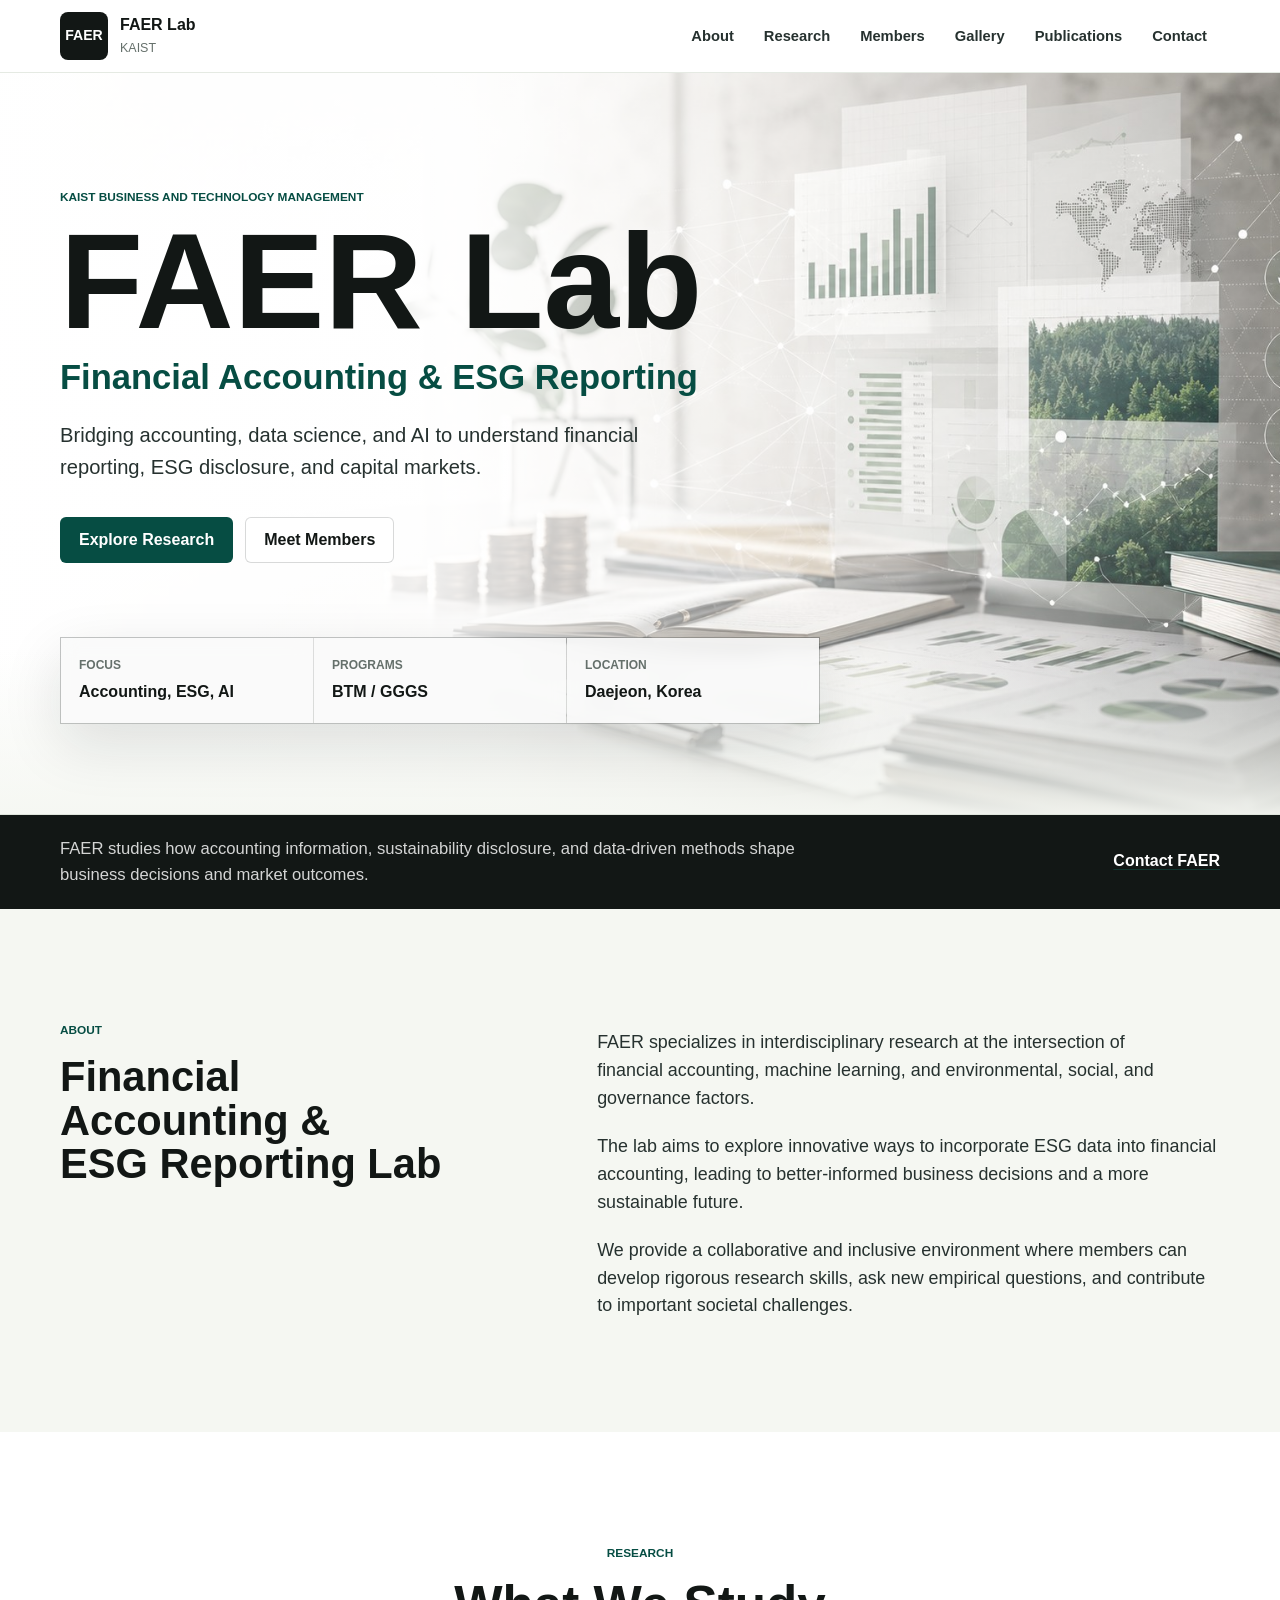
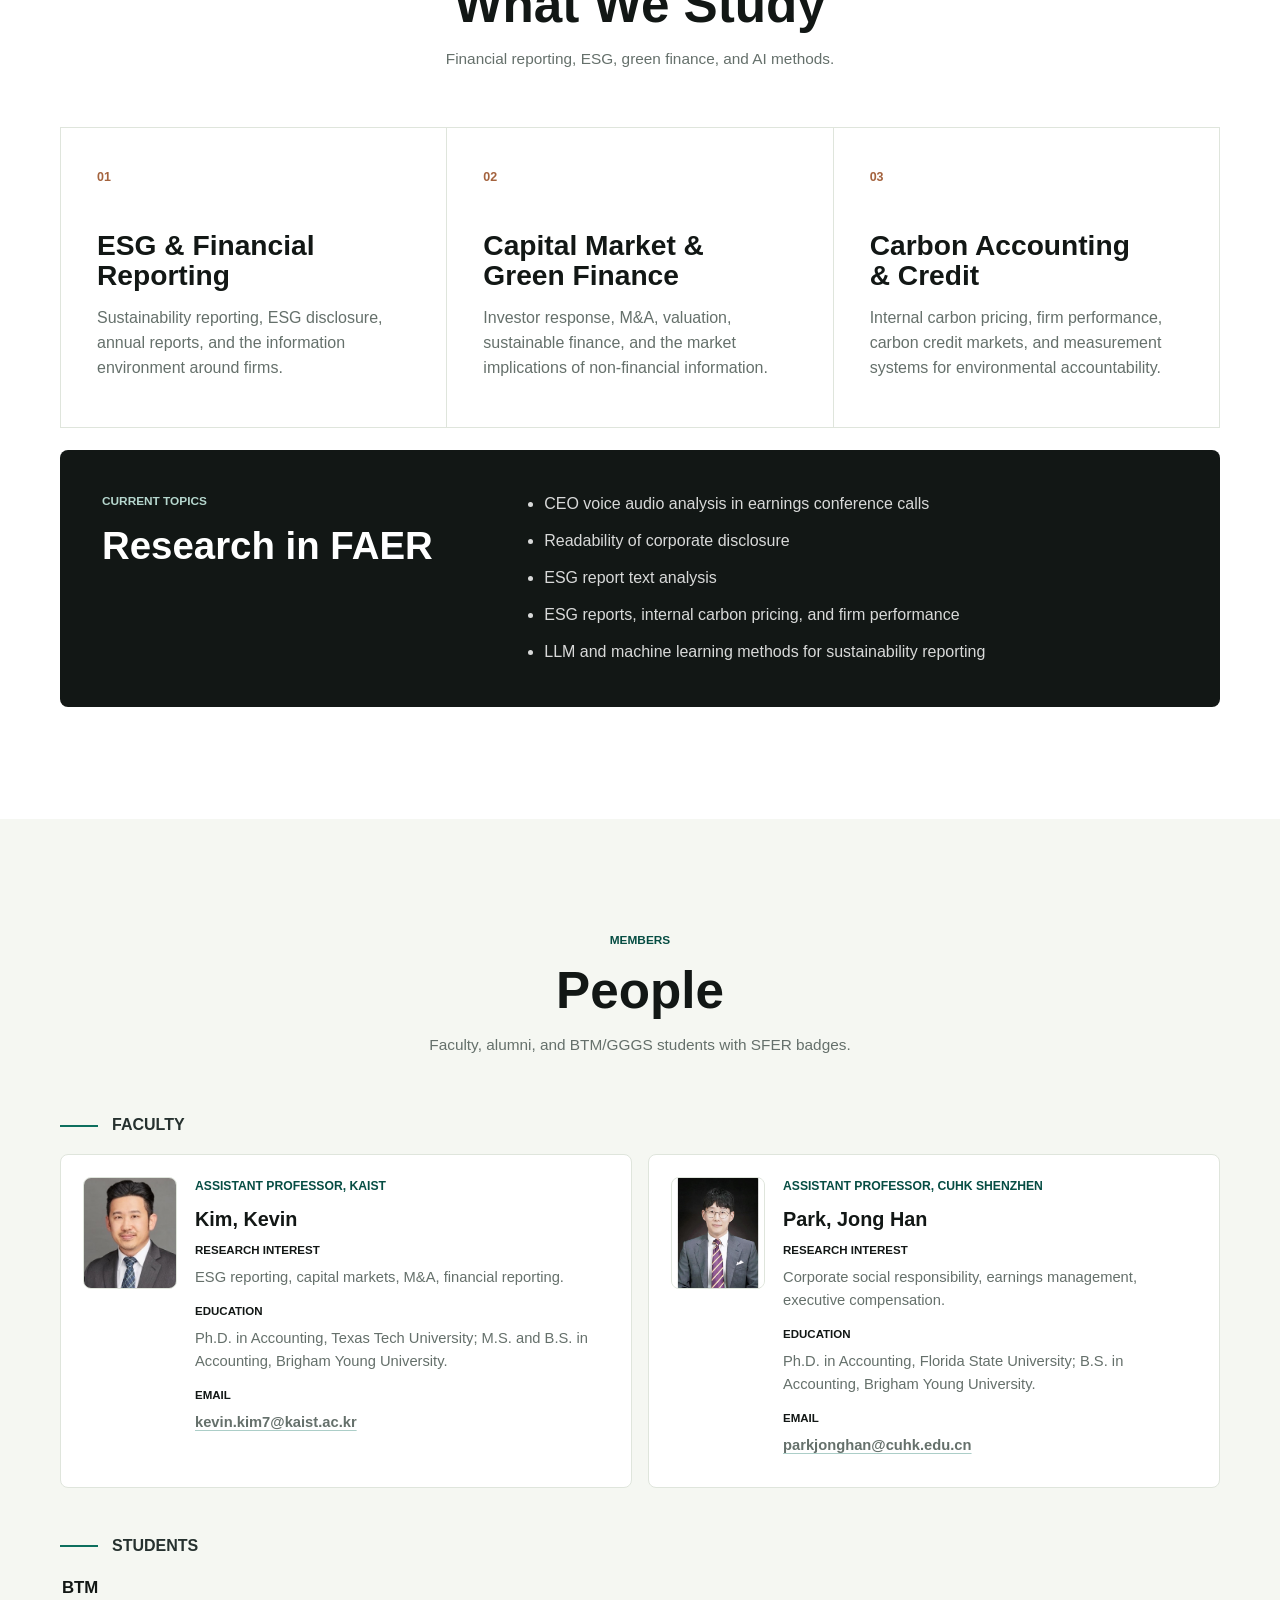
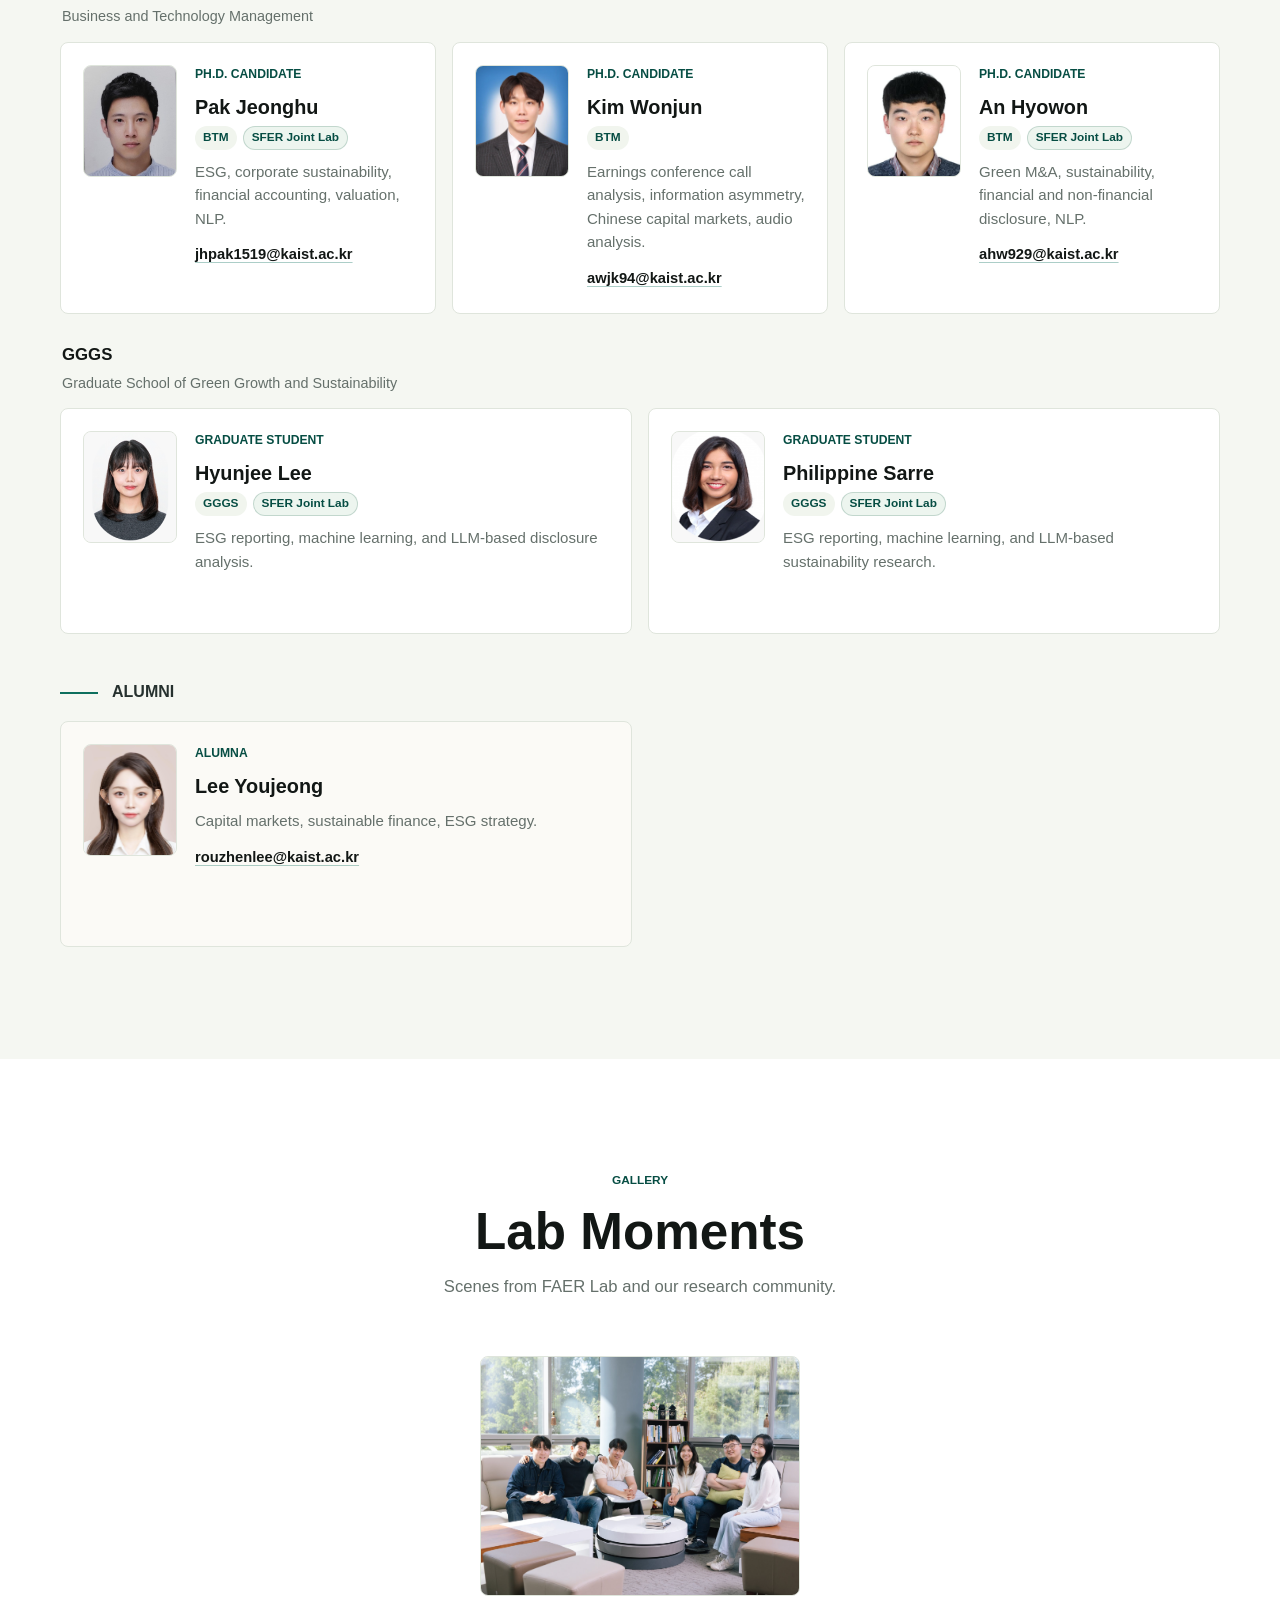
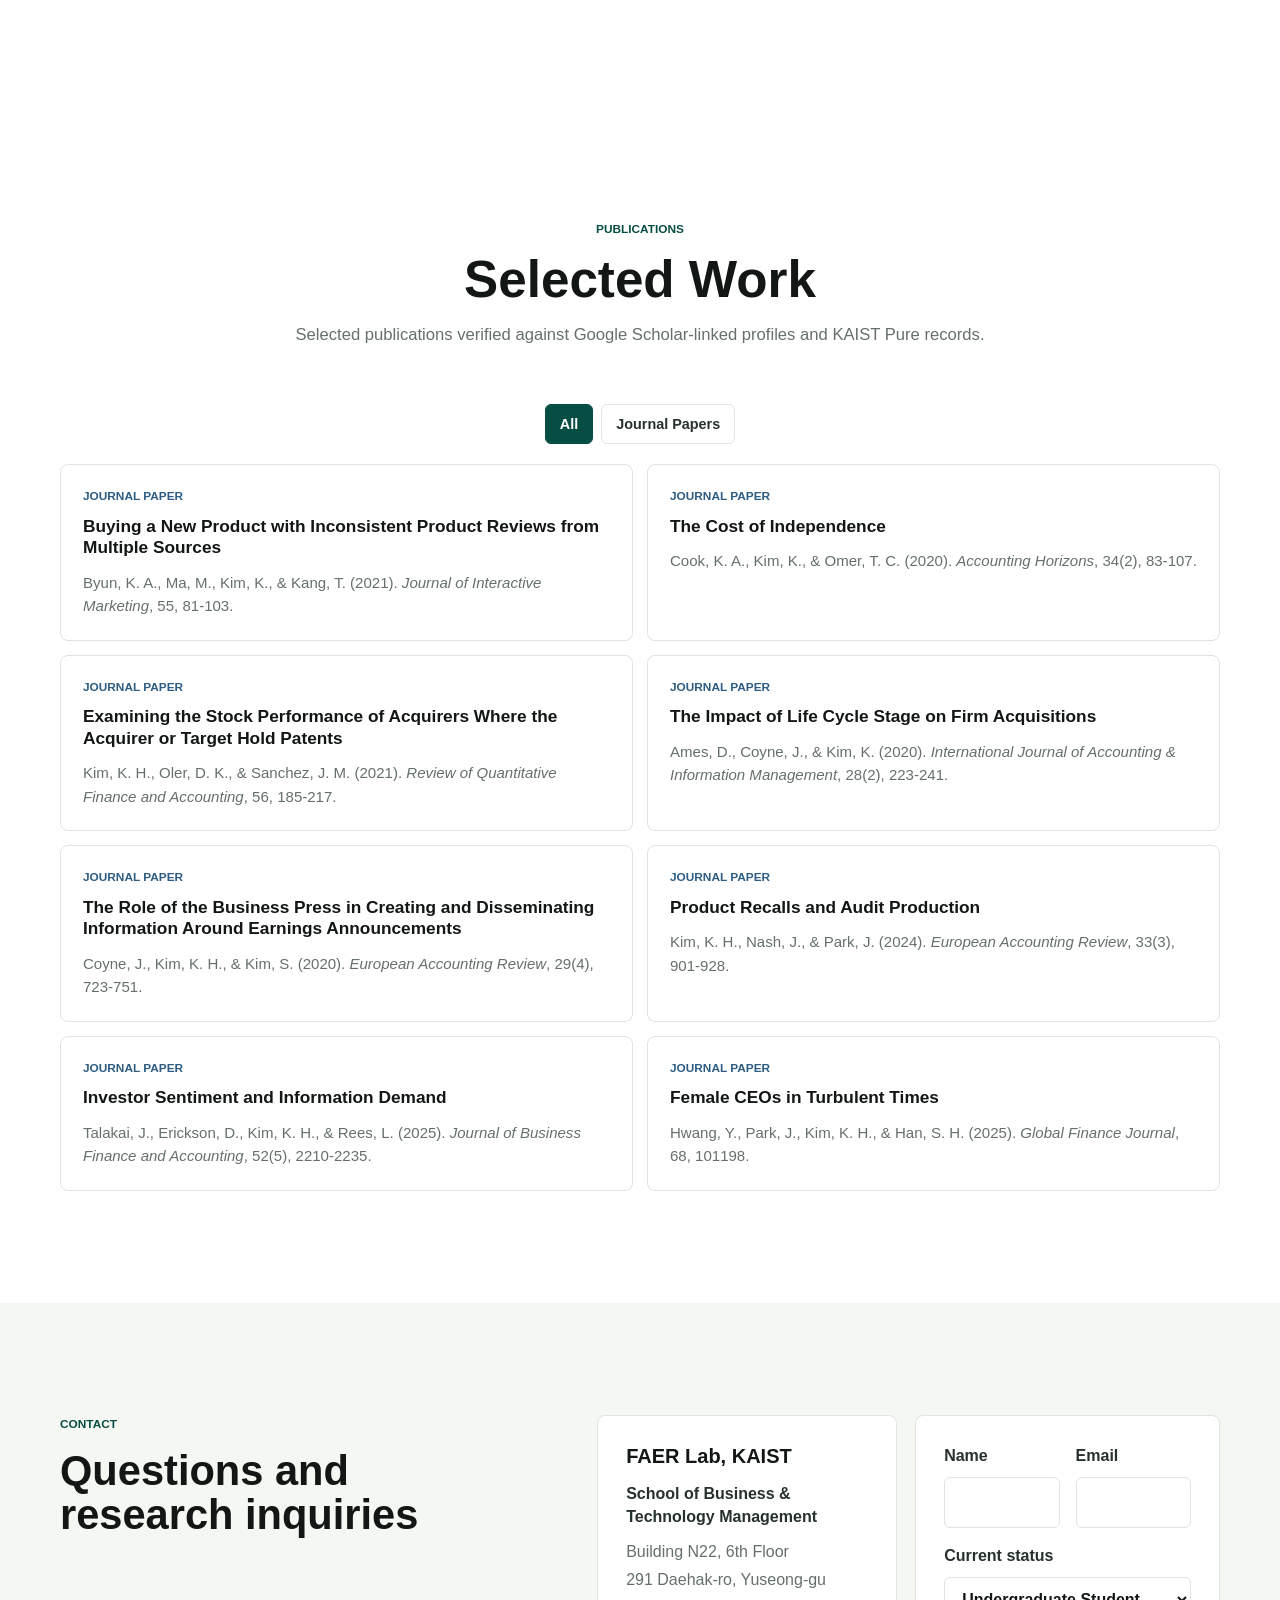
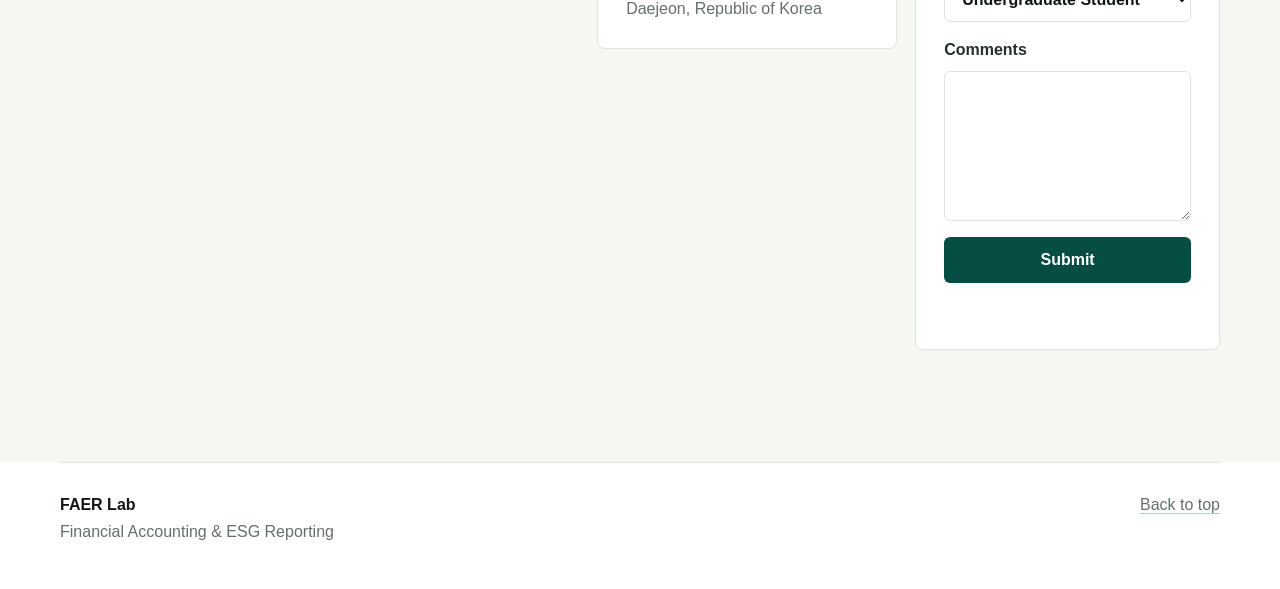
==== index.html @ 57eed2b9 "Build FAER lab site" ====
<!doctype html>
<html lang="en">
  <head>
    <meta charset="utf-8" />
    <meta name="viewport" content="width=device-width, initial-scale=1" />
    <title>FAER Lab | KAIST</title>
    <meta
      name="description"
      content="FAER Lab at KAIST studies financial accounting, ESG reporting, capital markets, and AI-enabled empirical research."
    />
    <meta property="og:title" content="FAER Lab | KAIST" />
    <meta
      property="og:description"
      content="Financial Accounting and ESG Reporting Lab at KAIST."
    />
    <meta property="og:type" content="website" />
    <link rel="stylesheet" href="styles.css" />
  </head>
  <body>
    <a class="skip-link" href="#main">Skip to content</a>

    <header class="site-header" data-elevate>
      <nav class="nav-shell" aria-label="Primary navigation">
        <a class="brand" href="#home" aria-label="FAER Lab home">
          <span class="brand-mark">FAER</span>
          <span class="brand-text">
            <strong>FAER Lab</strong>
            <span>KAIST</span>
          </span>
        </a>

        <button class="nav-toggle" type="button" aria-label="Toggle navigation" aria-expanded="false">
          <span></span>
          <span></span>
          <span></span>
        </button>

        <div class="nav-links" data-nav-links>
          <a href="#about">About</a>
          <a href="#research">Research</a>
          <a href="#members">Members</a>
          <a href="#gallery">Gallery</a>
          <a href="#publications">Publications</a>
          <a href="#contact">Contact</a>
        </div>
      </nav>
    </header>

    <main id="main">
      <section class="hero" id="home" aria-label="FAER Lab introduction">
        <div class="hero-shade"></div>
        <div class="hero-inner">
          <p class="eyebrow">KAIST Business and Technology Management</p>
          <h1>FAER Lab</h1>
          <p class="hero-subtitle">Financial Accounting &amp; ESG Reporting</p>
          <p class="hero-lede">
            Bridging accounting, data science, and AI to understand financial reporting,
            ESG disclosure, and capital markets.
          </p>
          <div class="hero-actions" aria-label="Primary actions">
            <a class="button button-primary" href="#research">Explore Research</a>
            <a class="button button-secondary" href="#members">Meet Members</a>
          </div>
          <dl class="hero-meta" aria-label="FAER Lab summary">
            <div>
              <dt>Focus</dt>
              <dd>Accounting, ESG, AI</dd>
            </div>
            <div>
              <dt>Programs</dt>
              <dd>BTM / GGGS</dd>
            </div>
            <div>
              <dt>Location</dt>
              <dd>Daejeon, Korea</dd>
            </div>
          </dl>
        </div>
      </section>

      <section class="intro-band" aria-label="Lab contact summary">
        <div class="intro-band-inner">
          <p>
            FAER studies how accounting information, sustainability disclosure, and
            data-driven methods shape business decisions and market outcomes.
          </p>
          <a href="#contact">Contact FAER</a>
        </div>
      </section>

      <section class="section section-light" id="about">
        <div class="section-grid">
          <div class="section-kicker">
            <p class="eyebrow">About</p>
            <h2 class="lab-name-heading">
              <span>Financial Accounting &amp;</span>
              <span>ESG Reporting Lab</span>
            </h2>
          </div>
          <div class="section-body">
            <p>
              FAER specializes in interdisciplinary research at the intersection of
              financial accounting, machine learning, and environmental, social, and
              governance factors.
            </p>
            <p>
              The lab aims to explore innovative ways to incorporate ESG data into
              financial accounting, leading to better-informed business decisions and a
              more sustainable future.
            </p>
            <p>
              We provide a collaborative and inclusive environment where members can
              develop rigorous research skills, ask new empirical questions, and
              contribute to important societal challenges.
            </p>
          </div>
        </div>
      </section>

      <section class="section" id="research">
        <div class="section-heading">
          <p class="eyebrow">Research</p>
          <h2>What We Study</h2>
          <p class="single-line-copy">Financial reporting, ESG, green finance, and AI methods.</p>
        </div>

        <div class="research-fields">
          <article class="research-field">
            <span>01</span>
            <h3>ESG &amp; Financial Reporting</h3>
            <p>
              Sustainability reporting, ESG disclosure, annual reports, and the
              information environment around firms.
            </p>
          </article>
          <article class="research-field">
            <span>02</span>
            <h3>Capital Market &amp; Green Finance</h3>
            <p>
              Investor response, M&amp;A, valuation, sustainable finance, and the market
              implications of non-financial information.
            </p>
          </article>
          <article class="research-field">
            <span>03</span>
            <h3>Carbon Accounting &amp; Credit</h3>
            <p>
              Internal carbon pricing, firm performance, carbon credit markets, and
              measurement systems for environmental accountability.
            </p>
          </article>
        </div>

        <div class="topic-panel">
          <div>
            <p class="eyebrow">Current Topics</p>
            <h3>Research in FAER</h3>
          </div>
          <ul>
            <li>CEO voice audio analysis in earnings conference calls</li>
            <li>Readability of corporate disclosure</li>
            <li>ESG report text analysis</li>
            <li>ESG reports, internal carbon pricing, and firm performance</li>
            <li>LLM and machine learning methods for sustainability reporting</li>
          </ul>
        </div>
      </section>

      <section class="section section-light" id="members">
        <div class="section-heading">
          <p class="eyebrow">Members</p>
          <h2>People</h2>
          <p class="single-line-copy">Faculty, alumni, and BTM/GGGS students with SFER badges.</p>
        </div>

        <div class="member-section">
          <div class="member-group-heading">
            <span></span>
            <h3>Faculty</h3>
          </div>
          <div class="people-grid faculty-grid">
            <article class="person-card feature-person">
              <img class="person-photo" src="assets/members/kevin-kim.png" alt="Kim, Kevin" />
              <div class="person-body">
                <p class="role">Assistant Professor, KAIST</p>
                <h4>Kim, Kevin</h4>
                <dl>
                  <dt>Research Interest</dt>
                  <dd>ESG reporting, capital markets, M&amp;A, financial reporting.</dd>
                  <dt>Education</dt>
                  <dd>Ph.D. in Accounting, Texas Tech University; M.S. and B.S. in Accounting, Brigham Young University.</dd>
                  <dt>Email</dt>
                  <dd><a href="mailto:kevin.kim7@kaist.ac.kr">kevin.kim7@kaist.ac.kr</a></dd>
                </dl>
              </div>
            </article>

            <article class="person-card feature-person">
              <img class="person-photo" src="assets/members/jonghan-park.jpg" alt="Park, Jong Han" />
              <div class="person-body">
                <p class="role">Assistant Professor, CUHK Shenzhen</p>
                <h4>Park, Jong Han</h4>
                <dl>
                  <dt>Research Interest</dt>
                  <dd>Corporate social responsibility, earnings management, executive compensation.</dd>
                  <dt>Education</dt>
                  <dd>Ph.D. in Accounting, Florida State University; B.S. in Accounting, Brigham Young University.</dd>
                  <dt>Email</dt>
                  <dd><a href="mailto:parkjonghan@cuhk.edu.cn">parkjonghan@cuhk.edu.cn</a></dd>
                </dl>
              </div>
            </article>
          </div>
        </div>

        <div class="member-section">
          <div class="member-group-heading">
            <span></span>
            <h3>Students</h3>
          </div>
          <div class="student-groups">
            <div class="student-group">
              <div class="student-group-title">
                <div>
                  <p>BTM</p>
                  <span>Business and Technology Management</span>
                </div>
              </div>
              <div class="people-grid">
                <article class="person-card">
                  <img class="person-photo" src="assets/members/jeonghu-pak.jpg" alt="Pak Jeonghu" />
                  <div class="person-body">
                    <p class="role">Ph.D. Candidate</p>
                    <h4>Pak Jeonghu</h4>
                    <div class="person-tags" aria-label="Affiliations">
                      <span class="program-label">BTM</span>
                      <span class="lab-label">SFER Joint Lab</span>
                    </div>
                    <p>ESG, corporate sustainability, financial accounting, valuation, NLP.</p>
                    <a href="mailto:jhpak1519@kaist.ac.kr">jhpak1519@kaist.ac.kr</a>
                  </div>
                </article>

                <article class="person-card">
                  <img class="person-photo" src="assets/members/wonjun-kim.jpg" alt="Kim Wonjun" />
                  <div class="person-body">
                    <p class="role">Ph.D. Candidate</p>
                    <h4>Kim Wonjun</h4>
                    <div class="person-tags" aria-label="Affiliations">
                      <span class="program-label">BTM</span>
                    </div>
                    <p>Earnings conference call analysis, information asymmetry, Chinese capital markets, audio analysis.</p>
                    <a href="mailto:awjk94@kaist.ac.kr">awjk94@kaist.ac.kr</a>
                  </div>
                </article>

                <article class="person-card">
                  <img class="person-photo" src="assets/members/hyowon-an.jpg" alt="An Hyowon" />
                  <div class="person-body">
                    <p class="role">Ph.D. Candidate</p>
                    <h4>An Hyowon</h4>
                    <div class="person-tags" aria-label="Affiliations">
                      <span class="program-label">BTM</span>
                      <span class="lab-label">SFER Joint Lab</span>
                    </div>
                    <p>Green M&amp;A, sustainability, financial and non-financial disclosure, NLP.</p>
                    <a href="mailto:ahw929@kaist.ac.kr">ahw929@kaist.ac.kr</a>
                  </div>
                </article>
              </div>
            </div>

            <div class="student-group">
              <div class="student-group-title">
                <div>
                  <p>GGGS</p>
                  <span>Graduate School of Green Growth and Sustainability</span>
                </div>
              </div>
              <div class="people-grid gg-grid">
                <article class="person-card">
                  <img class="person-photo" src="assets/members/hyunjee-lee.png" alt="Hyunjee Lee" />
                  <div class="person-body">
                    <p class="role">Graduate Student</p>
                    <h4>Hyunjee Lee</h4>
                    <div class="person-tags" aria-label="Affiliations">
                      <span class="program-label">GGGS</span>
                      <span class="lab-label">SFER Joint Lab</span>
                    </div>
                    <p>ESG reporting, machine learning, and LLM-based disclosure analysis.</p>
                  </div>
                </article>

                <article class="person-card">
                  <img class="person-photo" src="assets/members/philippine-sarre.png" alt="Philippine Sarre" />
                  <div class="person-body">
                    <p class="role">Graduate Student</p>
                    <h4>Philippine Sarre</h4>
                    <div class="person-tags" aria-label="Affiliations">
                      <span class="program-label">GGGS</span>
                      <span class="lab-label">SFER Joint Lab</span>
                    </div>
                    <p>ESG reporting, machine learning, and LLM-based sustainability research.</p>
                  </div>
                </article>
              </div>
            </div>
          </div>
        </div>

        <div class="member-section">
          <div class="member-group-heading">
            <span></span>
            <h3>Alumni</h3>
          </div>
          <div class="people-grid alumni-grid">
            <article class="person-card alumni-card">
              <img class="person-photo" src="assets/members/youjeong-lee.jpg" alt="Lee Youjeong" />
              <div class="person-body">
                <p class="role">Alumna</p>
                <h4>Lee Youjeong</h4>
                <p>Capital markets, sustainable finance, ESG strategy.</p>
                <a href="mailto:rouzhenlee@kaist.ac.kr">rouzhenlee@kaist.ac.kr</a>
              </div>
            </article>
          </div>
        </div>
      </section>

      <section class="section" id="gallery">
        <div class="section-heading">
          <p class="eyebrow">Gallery</p>
          <h2>Lab Moments</h2>
          <p>Scenes from FAER Lab and our research community.</p>
        </div>

        <div class="gallery-grid">
          <figure class="gallery-item gallery-feature">
            <button
              class="gallery-trigger"
              type="button"
              data-full="assets/gallery/faer-lab-gallery-01.jpg"
              data-alt="FAER Lab members seated together in a sunlit lounge"
              aria-label="Open gallery image"
            >
              <img src="assets/gallery/faer-lab-gallery-01.jpg" alt="FAER Lab members seated together in a sunlit lounge" loading="lazy" />
            </button>
          </figure>
        </div>
      </section>

      <section class="section" id="publications">
        <div class="section-heading">
          <p class="eyebrow">Publications</p>
          <h2>Selected Work</h2>
          <p>Selected publications verified against Google Scholar-linked profiles and KAIST Pure records.</p>
        </div>

        <div class="publication-controls" aria-label="Publication filters">
          <button class="filter-button active" type="button" data-filter="all">All</button>
          <button class="filter-button" type="button" data-filter="journal">Journal Papers</button>
        </div>

        <div class="publication-list">
          <article class="publication-item" data-type="journal">
            <p class="pub-type">Journal Paper</p>
            <h3>Buying a New Product with Inconsistent Product Reviews from Multiple Sources</h3>
            <p>Byun, K. A., Ma, M., Kim, K., &amp; Kang, T. (2021). <em>Journal of Interactive Marketing</em>, 55, 81-103.</p>
          </article>
          <article class="publication-item" data-type="journal">
            <p class="pub-type">Journal Paper</p>
            <h3>The Cost of Independence</h3>
            <p>Cook, K. A., Kim, K., &amp; Omer, T. C. (2020). <em>Accounting Horizons</em>, 34(2), 83-107.</p>
          </article>
          <article class="publication-item" data-type="journal">
            <p class="pub-type">Journal Paper</p>
            <h3>Examining the Stock Performance of Acquirers Where the Acquirer or Target Hold Patents</h3>
            <p>Kim, K. H., Oler, D. K., &amp; Sanchez, J. M. (2021). <em>Review of Quantitative Finance and Accounting</em>, 56, 185-217.</p>
          </article>
          <article class="publication-item" data-type="journal">
            <p class="pub-type">Journal Paper</p>
            <h3>The Impact of Life Cycle Stage on Firm Acquisitions</h3>
            <p>Ames, D., Coyne, J., &amp; Kim, K. (2020). <em>International Journal of Accounting &amp; Information Management</em>, 28(2), 223-241.</p>
          </article>
          <article class="publication-item" data-type="journal">
            <p class="pub-type">Journal Paper</p>
            <h3>The Role of the Business Press in Creating and Disseminating Information Around Earnings Announcements</h3>
            <p>Coyne, J., Kim, K. H., &amp; Kim, S. (2020). <em>European Accounting Review</em>, 29(4), 723-751.</p>
          </article>
          <article class="publication-item" data-type="journal">
            <p class="pub-type">Journal Paper</p>
            <h3>Product Recalls and Audit Production</h3>
            <p>Kim, K. H., Nash, J., &amp; Park, J. (2024). <em>European Accounting Review</em>, 33(3), 901-928.</p>
          </article>
          <article class="publication-item" data-type="journal">
            <p class="pub-type">Journal Paper</p>
            <h3>Investor Sentiment and Information Demand</h3>
            <p>Talakai, J., Erickson, D., Kim, K. H., &amp; Rees, L. (2025). <em>Journal of Business Finance and Accounting</em>, 52(5), 2210-2235.</p>
          </article>
          <article class="publication-item" data-type="journal">
            <p class="pub-type">Journal Paper</p>
            <h3>Female CEOs in Turbulent Times</h3>
            <p>Hwang, Y., Park, J., Kim, K. H., &amp; Han, S. H. (2025). <em>Global Finance Journal</em>, 68, 101198.</p>
          </article>
        </div>
      </section>

      <section class="section contact-section" id="contact">
        <div class="section-grid">
          <div class="section-kicker">
            <p class="eyebrow">Contact</p>
            <h2>Questions and research inquiries</h2>
          </div>

          <div class="contact-layout">
            <address class="contact-details">
              <strong>FAER Lab, KAIST</strong>
              <p>School of Business &amp; Technology Management</p>
              <div>
                <span>Building N22, 6th Floor</span>
                <span>291 Daehak-ro, Yuseong-gu</span>
                <span>Daejeon, Republic of Korea</span>
              </div>
            </address>

            <form class="contact-form" data-contact-form>
              <label>
                Name
                <input name="name" type="text" autocomplete="name" required />
              </label>

              <label>
                Email
                <input name="email" type="email" autocomplete="email" required />
              </label>

              <label>
                Current status
                <select name="status">
                  <option>Undergraduate Student</option>
                  <option>Graduate Student</option>
                  <option>Employed</option>
                  <option>Other</option>
                </select>
              </label>

              <label>
                Comments
                <textarea name="comments" rows="5" required></textarea>
              </label>

              <button class="button button-primary" type="submit">Submit</button>
              <p class="form-status" role="status" aria-live="polite" data-form-status></p>
            </form>
          </div>
        </div>
      </section>
    </main>

    <div class="lightbox" data-lightbox hidden>
      <button class="lightbox-backdrop" type="button" data-lightbox-close aria-label="Close gallery image"></button>
      <div class="lightbox-panel" role="dialog" aria-modal="true" aria-label="Gallery image preview">
        <button class="lightbox-close" type="button" data-lightbox-close aria-label="Close gallery image">Close</button>
        <img src="assets/gallery/faer-lab-gallery-01.jpg" alt="Gallery image preview" data-lightbox-image />
      </div>
    </div>

    <footer class="site-footer">
      <div>
        <strong>FAER Lab</strong>
        <span>Financial Accounting &amp; ESG Reporting</span>
      </div>
      <a href="#home">Back to top</a>
    </footer>

    <script src="script.js"></script>
  </body>
</html>
---- styles.css ----
:root {
  --ink: #121715;
  --charcoal: #26312f;
  --muted: #65706b;
  --paper: #ffffff;
  --wash: #f5f7f2;
  --line: #dfe5dc;
  --green: #0d6f5e;
  --green-dark: #064d43;
  --blue: #2d5d84;
  --rust: #a4633e;
  --gold: #c79b48;
  --shadow: 0 20px 60px rgba(18, 23, 21, 0.12);
  --max: 1160px;
}

* {
  box-sizing: border-box;
}

html {
  scroll-behavior: smooth;
}

body {
  margin: 0;
  color: var(--ink);
  background: var(--paper);
  font-family: Inter, "Noto Sans KR", "Segoe UI", Arial, sans-serif;
  line-height: 1.56;
  letter-spacing: 0;
}

body.nav-open {
  overflow: hidden;
}

a {
  color: inherit;
  text-decoration-color: rgba(13, 111, 94, 0.34);
  text-underline-offset: 0.2em;
}

a:hover {
  color: var(--green-dark);
}

button,
input,
select,
textarea {
  font: inherit;
}

.skip-link {
  position: fixed;
  top: 12px;
  left: 12px;
  z-index: 30;
  transform: translateY(-150%);
  padding: 10px 14px;
  border-radius: 6px;
  background: var(--ink);
  color: white;
}

.skip-link:focus {
  transform: translateY(0);
}

.site-header {
  position: sticky;
  top: 0;
  z-index: 20;
  background: rgba(255, 255, 255, 0.92);
  border-bottom: 1px solid rgba(223, 229, 220, 0.8);
  backdrop-filter: blur(16px);
}

.site-header.scrolled {
  box-shadow: 0 10px 30px rgba(18, 23, 21, 0.08);
}

.nav-shell {
  width: min(var(--max), calc(100% - 40px));
  min-height: 72px;
  margin: 0 auto;
  display: flex;
  align-items: center;
  justify-content: space-between;
  gap: 24px;
}

.brand {
  display: inline-flex;
  align-items: center;
  gap: 12px;
  text-decoration: none;
}

.brand-mark {
  display: grid;
  place-items: center;
  width: 48px;
  height: 48px;
  border-radius: 8px;
  background: var(--ink);
  color: white;
  font-size: 0.88rem;
  font-weight: 850;
}

.brand-text {
  display: grid;
  gap: 1px;
}

.brand-text strong {
  font-size: 1rem;
}

.brand-text span {
  color: var(--muted);
  font-size: 0.78rem;
}

.nav-links {
  display: flex;
  align-items: center;
  gap: 4px;
}

.nav-links a {
  display: inline-flex;
  align-items: center;
  min-height: 42px;
  padding: 0 13px;
  border-radius: 6px;
  color: var(--charcoal);
  font-size: 0.92rem;
  font-weight: 720;
  text-decoration: none;
}

.nav-links a:hover,
.nav-links a.active {
  background: var(--wash);
  color: var(--green-dark);
}

.nav-toggle {
  display: none;
  width: 42px;
  height: 42px;
  padding: 9px;
  border: 1px solid var(--line);
  border-radius: 6px;
  background: var(--paper);
  cursor: pointer;
}

.nav-toggle span {
  display: block;
  height: 2px;
  margin: 5px 0;
  background: var(--ink);
}

.hero {
  position: relative;
  min-height: calc(82vh - 72px);
  display: grid;
  align-items: center;
  isolation: isolate;
  background:
    linear-gradient(90deg, rgba(255, 255, 255, 0.98) 0%, rgba(255, 255, 255, 0.9) 34%, rgba(255, 255, 255, 0.52) 58%, rgba(255, 255, 255, 0.12) 100%),
    url("assets/hero-faer.jpg") center / cover no-repeat;
  border-bottom: 1px solid var(--line);
}

.hero-shade {
  position: absolute;
  inset: auto 0 0;
  height: 22%;
  z-index: -1;
  background: linear-gradient(180deg, rgba(255, 255, 255, 0), rgba(245, 247, 242, 0.95));
}

.hero-inner {
  width: min(var(--max), calc(100% - 40px));
  margin: 0 auto;
  padding: clamp(72px, 9vw, 120px) 0 clamp(58px, 8vw, 90px);
}

.eyebrow {
  margin: 0 0 16px;
  color: var(--green-dark);
  font-size: 0.74rem;
  font-weight: 850;
  letter-spacing: 0;
  text-transform: uppercase;
}

h1,
h2,
h3,
h4,
p,
dd,
dt,
li {
  overflow-wrap: break-word;
}

h1 {
  margin: 0;
  max-width: 760px;
  font-size: clamp(4rem, 12vw, 8.5rem);
  line-height: 0.86;
  letter-spacing: 0;
}

.hero-subtitle {
  max-width: 920px;
  margin: 18px 0 0;
  color: var(--green-dark);
  font-size: clamp(1.45rem, 2.7vw, 2.35rem);
  font-weight: 780;
  line-height: 1.12;
  text-wrap: balance;
  white-space: nowrap;
}

.hero-lede {
  max-width: 640px;
  margin: 24px 0 0;
  color: var(--charcoal);
  font-size: clamp(1.05rem, 1.6vw, 1.26rem);
  text-wrap: pretty;
}

.hero-actions {
  display: flex;
  flex-wrap: wrap;
  gap: 12px;
  margin-top: 34px;
}

.button {
  display: inline-flex;
  align-items: center;
  justify-content: center;
  min-height: 46px;
  padding: 0 18px;
  border: 1px solid transparent;
  border-radius: 6px;
  font-weight: 780;
  text-decoration: none;
  cursor: pointer;
}

.button-primary {
  background: var(--green-dark);
  color: white;
}

.button-primary:hover {
  background: var(--ink);
  color: white;
}

.button-secondary {
  border-color: rgba(18, 23, 21, 0.16);
  background: rgba(255, 255, 255, 0.78);
  color: var(--ink);
}

.button-secondary:hover {
  border-color: var(--green);
  color: var(--green-dark);
}

.hero-meta {
  max-width: 760px;
  margin: clamp(40px, 6vw, 74px) 0 0;
  display: grid;
  grid-template-columns: repeat(3, minmax(0, 1fr));
  gap: 1px;
  border: 1px solid rgba(18, 23, 21, 0.14);
  background: rgba(18, 23, 21, 0.14);
  box-shadow: var(--shadow);
}

.hero-meta div {
  padding: 18px;
  background: rgba(255, 255, 255, 0.86);
  backdrop-filter: blur(8px);
}

.hero-meta dt {
  color: var(--muted);
  font-size: 0.75rem;
  font-weight: 820;
  text-transform: uppercase;
}

.hero-meta dd {
  margin: 5px 0 0;
  color: var(--ink);
  font-size: 1rem;
  font-weight: 760;
}

.intro-band {
  background: var(--ink);
  color: white;
}

.intro-band-inner {
  width: min(var(--max), calc(100% - 40px));
  margin: 0 auto;
  min-height: 94px;
  display: grid;
  grid-template-columns: minmax(0, 1fr) auto;
  gap: 22px;
  align-items: center;
}

.intro-band p {
  max-width: 800px;
  margin: 0;
  color: rgba(255, 255, 255, 0.82);
  font-size: 1.04rem;
}

.intro-band a {
  color: white;
  font-weight: 800;
}

.section {
  padding: clamp(72px, 9vw, 112px) 0;
}

.section-light {
  background: var(--wash);
}

.section-grid,
.research-fields,
.topic-panel,
.member-section,
.gallery-grid,
.publication-list,
.publication-controls,
.section-heading,
.site-footer {
  width: min(var(--max), calc(100% - 40px));
  margin-left: auto;
  margin-right: auto;
}

.section-grid {
  display: grid;
  grid-template-columns: minmax(280px, 0.85fr) minmax(0, 1.15fr);
  gap: clamp(34px, 6vw, 82px);
  align-items: start;
}

.section-kicker h2 {
  margin: 0;
  color: var(--ink);
  max-width: 650px;
  font-size: clamp(2rem, 3.25vw, 3.45rem);
  line-height: 1.04;
  letter-spacing: 0;
  text-wrap: balance;
}

.section-heading h2 {
  margin: 0;
  color: var(--ink);
  font-size: clamp(2.1rem, 4vw, 3.8rem);
  line-height: 1.02;
  letter-spacing: 0;
  text-wrap: balance;
}

.section-body {
  display: grid;
  gap: 20px;
  padding-top: 8px;
}

.section-body p {
  margin: 0;
  color: var(--charcoal);
  font-size: clamp(1.04rem, 1.4vw, 1.22rem);
  text-wrap: pretty;
}

.section-heading {
  max-width: 820px;
  margin-bottom: clamp(34px, 5vw, 56px);
  text-align: center;
}

.section-heading p:not(.eyebrow) {
  max-width: 880px;
  margin: 16px auto 0;
  color: var(--muted);
  font-size: 1.04rem;
  line-height: 1.55;
  text-wrap: balance;
}

.lab-name-heading span {
  display: block;
}

.single-line-copy {
  white-space: nowrap;
}

.section-heading p.single-line-copy {
  font-size: clamp(0.9rem, 1.2vw, 1rem);
}

.research-fields {
  display: grid;
  grid-template-columns: repeat(3, minmax(0, 1fr));
  border-top: 1px solid var(--line);
  border-left: 1px solid var(--line);
}

.research-field {
  min-height: 300px;
  padding: clamp(26px, 4vw, 36px);
  border-right: 1px solid var(--line);
  border-bottom: 1px solid var(--line);
  background: var(--paper);
}

.research-field span {
  color: var(--rust);
  font-size: 0.78rem;
  font-weight: 860;
}

.research-field h3 {
  margin: 42px 0 14px;
  color: var(--ink);
  font-size: clamp(1.35rem, 2.2vw, 1.9rem);
  line-height: 1.08;
  text-wrap: balance;
}

.research-field p {
  margin: 0;
  color: var(--muted);
  text-wrap: pretty;
}

.topic-panel {
  margin-top: 22px;
  display: grid;
  grid-template-columns: 0.75fr 1.25fr;
  gap: 30px;
  padding: clamp(28px, 4vw, 42px);
  border-radius: 8px;
  background: var(--ink);
  color: white;
}

.topic-panel h3 {
  margin: 0;
  font-size: clamp(1.7rem, 3vw, 2.65rem);
  line-height: 1.03;
}

.topic-panel .eyebrow {
  color: #b6d7ce;
}

.topic-panel ul {
  display: grid;
  gap: 12px;
  margin: 0;
  padding-left: 20px;
  color: rgba(255, 255, 255, 0.84);
}

.gallery-grid {
  display: grid;
  grid-template-columns: repeat(auto-fit, minmax(220px, 320px));
  justify-content: center;
  gap: 18px;
}

.gallery-item {
  margin: 0;
  overflow: hidden;
  border: 1px solid var(--line);
  border-radius: 8px;
  background: var(--paper);
}

.gallery-trigger {
  display: block;
  width: 100%;
  height: 100%;
  padding: 0;
  border: 0;
  background: transparent;
  cursor: zoom-in;
}

.gallery-trigger:focus-visible {
  outline: 3px solid rgba(13, 111, 94, 0.28);
  outline-offset: 3px;
}

.gallery-item img,
.lightbox-panel img {
  display: block;
  width: 100%;
  height: 100%;
  object-fit: cover;
}

.gallery-feature {
  aspect-ratio: 4 / 3;
}

.lightbox[hidden] {
  display: none;
}

.lightbox {
  position: fixed;
  inset: 0;
  z-index: 80;
  display: grid;
  place-items: center;
  padding: 24px;
}

.lightbox-backdrop {
  position: absolute;
  inset: 0;
  border: 0;
  background: rgba(10, 16, 14, 0.72);
  cursor: zoom-out;
}

.lightbox-panel {
  position: relative;
  z-index: 1;
  width: min(1100px, calc(100vw - 48px));
  max-height: calc(100vh - 48px);
  display: grid;
  gap: 10px;
}

.lightbox-panel img {
  max-height: calc(100vh - 116px);
  border-radius: 8px;
  background: var(--paper);
  object-fit: contain;
}

.lightbox-close {
  justify-self: end;
  min-height: 36px;
  padding: 0 12px;
  border: 1px solid rgba(255, 255, 255, 0.26);
  border-radius: 6px;
  background: rgba(255, 255, 255, 0.94);
  color: var(--ink);
  font-weight: 780;
  cursor: pointer;
}

body.lightbox-open {
  overflow: hidden;
}

.member-section {
  margin-top: 32px;
}

.member-section + .member-section {
  margin-top: 46px;
}

.member-group-heading {
  display: flex;
  align-items: center;
  gap: 14px;
  margin-bottom: 16px;
}

.member-group-heading span {
  width: 38px;
  height: 2px;
  background: var(--green);
}

.member-group-heading h3 {
  margin: 0;
  color: var(--charcoal);
  font-size: 1rem;
  text-transform: uppercase;
}

.people-grid {
  display: grid;
  grid-template-columns: repeat(3, minmax(0, 1fr));
  gap: 16px;
}

.faculty-grid {
  grid-template-columns: repeat(2, minmax(0, 1fr));
}

.alumni-grid {
  grid-template-columns: repeat(2, minmax(0, 1fr));
}

.student-groups {
  display: grid;
  gap: 28px;
}

.student-group {
  display: grid;
  gap: 14px;
}

.student-group-title {
  display: flex;
  align-items: end;
  justify-content: space-between;
  gap: 16px;
  padding: 0 2px;
}

.student-group-title p {
  margin: 0;
  color: var(--ink);
  font-size: 1.05rem;
  font-weight: 850;
  text-transform: uppercase;
}

.student-group-title span {
  display: block;
  margin-top: 4px;
  color: var(--muted);
  font-size: 0.9rem;
}

.gg-grid {
  grid-template-columns: repeat(2, minmax(0, 1fr));
}

.person-card {
  display: grid;
  grid-template-columns: 94px minmax(0, 1fr);
  gap: 18px;
  min-height: 226px;
  padding: 22px;
  border: 1px solid var(--line);
  border-radius: 8px;
  background: var(--paper);
}

.feature-person {
  min-height: 294px;
}

.alumni-card {
  background: #fbfaf6;
}

.person-photo {
  width: 94px;
  height: 112px;
  border-radius: 8px;
  object-fit: cover;
  object-position: center top;
  border: 1px solid var(--line);
  background: var(--wash);
}

.person-body {
  min-width: 0;
}

.person-body h4 {
  margin: 3px 0 12px;
  color: var(--ink);
  font-size: 1.24rem;
  line-height: 1.12;
}

.person-body p {
  margin: 0 0 12px;
  color: var(--muted);
  font-size: 0.94rem;
}

.person-tags {
  display: flex;
  flex-wrap: wrap;
  gap: 6px;
  margin: -4px 0 10px;
}

.person-body .program-label,
.person-body .lab-label {
  display: inline-flex;
  align-items: center;
  min-height: 24px;
  padding: 0 8px;
  border-radius: 999px;
  font-size: 0.74rem;
  font-weight: 820;
  line-height: 1;
}

.person-body .program-label {
  background: #f1f5ee;
  color: var(--green-dark);
}

.person-body .lab-label {
  border: 1px solid rgba(54, 117, 98, 0.24);
  background: #edf5ef;
  color: var(--green-dark);
}

.person-body a {
  font-size: 0.92rem;
  font-weight: 760;
}

.role {
  margin: 0;
  color: var(--green-dark) !important;
  font-size: 0.76rem !important;
  font-weight: 850;
  text-transform: uppercase;
}

.quiet {
  color: var(--muted);
  font-size: 0.92rem;
}

.person-card dl {
  display: grid;
  gap: 6px;
  margin: 0;
}

.person-card dt {
  color: var(--ink);
  font-size: 0.72rem;
  font-weight: 850;
  text-transform: uppercase;
}

.person-card dd {
  margin: 0 0 8px;
  color: var(--muted);
  font-size: 0.92rem;
}

.publication-controls {
  margin-bottom: 20px;
  display: flex;
  flex-wrap: wrap;
  justify-content: center;
  gap: 8px;
}

.filter-button {
  min-height: 40px;
  padding: 0 14px;
  border: 1px solid var(--line);
  border-radius: 6px;
  background: var(--paper);
  color: var(--charcoal);
  font-size: 0.9rem;
  font-weight: 780;
  cursor: pointer;
}

.filter-button.active,
.filter-button:hover {
  border-color: var(--green-dark);
  background: var(--green-dark);
  color: white;
}

.publication-list {
  display: grid;
  grid-template-columns: repeat(2, minmax(0, 1fr));
  gap: 14px;
}

.publication-item {
  padding: 22px;
  border: 1px solid var(--line);
  border-radius: 8px;
  background: var(--paper);
  transition:
    transform 160ms ease,
    box-shadow 160ms ease;
}

.publication-item.hidden {
  display: none;
}

.publication-item:hover {
  transform: translateY(-2px);
  box-shadow: 0 10px 32px rgba(18, 23, 21, 0.08);
}

.pub-type {
  margin: 0 0 10px;
  color: var(--blue);
  font-size: 0.74rem;
  font-weight: 850;
  text-transform: uppercase;
}

.publication-item h3 {
  margin: 0;
  color: var(--ink);
  font-size: 1.08rem;
  line-height: 1.25;
}

.publication-item p:last-child {
  margin: 12px 0 0;
  color: var(--muted);
  font-size: 0.94rem;
}

.contact-section {
  background: var(--wash);
}

.contact-layout {
  display: grid;
  grid-template-columns: minmax(300px, 0.8fr) minmax(0, 1fr);
  gap: 18px;
}

.contact-details,
.contact-form {
  border: 1px solid var(--line);
  border-radius: 8px;
  background: var(--paper);
}

.contact-details {
  display: grid;
  align-self: start;
  align-content: start;
  gap: 12px;
  padding: 28px;
  font-style: normal;
}

.contact-details strong {
  margin-bottom: 2px;
  font-size: 1.25rem;
  line-height: 1.2;
}

.contact-details p {
  margin: 0;
  color: var(--charcoal);
  font-weight: 760;
  line-height: 1.45;
  text-wrap: balance;
}

.contact-details div {
  display: grid;
  gap: 5px;
}

.contact-details span {
  color: var(--muted);
  line-height: 1.45;
}

.contact-details a {
  margin-top: 8px;
  font-weight: 760;
}

.contact-form {
  display: grid;
  grid-template-columns: repeat(2, minmax(0, 1fr));
  gap: 16px;
  padding: 28px;
}

.contact-form label {
  display: grid;
  gap: 8px;
  color: var(--charcoal);
  font-weight: 760;
}

.contact-form label:nth-of-type(3),
.contact-form label:nth-of-type(4),
.contact-form button,
.contact-form .form-status {
  grid-column: 1 / -1;
}

.contact-form input,
.contact-form select,
.contact-form textarea {
  width: 100%;
  border: 1px solid var(--line);
  border-radius: 6px;
  padding: 12px 13px;
  color: var(--ink);
  background: var(--paper);
}

.contact-form input:focus,
.contact-form select:focus,
.contact-form textarea:focus {
  outline: 2px solid rgba(13, 111, 94, 0.24);
  border-color: var(--green);
}

.form-status {
  min-height: 22px;
  margin: 0;
  color: var(--muted);
  font-size: 0.92rem;
}

.site-footer {
  padding: 30px 0 44px;
  display: flex;
  justify-content: space-between;
  gap: 20px;
  border-top: 1px solid var(--line);
  color: var(--muted);
}

.site-footer div {
  display: grid;
  gap: 2px;
}

.site-footer strong {
  color: var(--ink);
}

@media (max-width: 1040px) {
  .people-grid {
    grid-template-columns: repeat(2, minmax(0, 1fr));
  }
}

@media (max-width: 900px) {
  .nav-toggle {
    display: block;
  }

  .nav-links {
    position: fixed;
    inset: 72px 0 auto;
    display: none;
    width: 100%;
    padding: 14px 20px 24px;
    border-bottom: 1px solid var(--line);
    background: var(--paper);
    box-shadow: var(--shadow);
  }

  .nav-links.open {
    display: grid;
    grid-template-columns: 1fr;
  }

  .nav-links a {
    justify-content: center;
  }

  .hero {
    min-height: auto;
    background:
      linear-gradient(180deg, rgba(255, 255, 255, 0.98) 0%, rgba(255, 255, 255, 0.92) 48%, rgba(255, 255, 255, 0.74) 100%),
      url("assets/hero-faer.jpg") center / cover no-repeat;
  }

  .hero-inner {
    padding-top: 74px;
  }

  .section-grid,
  .topic-panel,
  .intro-band-inner,
  .contact-layout {
    grid-template-columns: 1fr;
  }

  .research-fields {
    grid-template-columns: 1fr;
  }

  .research-field {
    min-height: auto;
  }

  .research-field h3 {
    margin-top: 28px;
  }

  .publication-list {
    grid-template-columns: 1fr;
  }

  .hero-meta {
    grid-template-columns: repeat(2, minmax(0, 1fr));
  }

  .contact-layout {
    grid-template-columns: 1fr;
  }
}

@media (max-width: 660px) {
  .nav-shell,
  .hero-inner,
  .intro-band-inner,
  .section-grid,
  .research-fields,
  .topic-panel,
  .member-section,
  .gallery-grid,
  .publication-list,
  .publication-controls,
  .section-heading,
  .site-footer {
    width: min(100% - 28px, var(--max));
  }

  .brand-text span {
    display: none;
  }

  h1 {
    font-size: clamp(3.2rem, 19vw, 5rem);
  }

  .hero-subtitle {
    font-size: clamp(1.05rem, 5.2vw, 1.65rem);
  }

  .hero-meta {
    grid-template-columns: 1fr;
  }

  .intro-band-inner {
    padding: 24px 0;
  }

  .section {
    padding: 62px 0;
  }

  .gallery-feature {
    aspect-ratio: 4 / 3;
  }

  .people-grid,
  .faculty-grid,
  .gg-grid,
  .alumni-grid {
    grid-template-columns: 1fr;
  }

  .student-group-title {
    align-items: start;
    flex-direction: column;
  }

  .person-card {
    grid-template-columns: 78px minmax(0, 1fr);
    padding: 18px;
  }

  .person-photo {
    width: 78px;
    height: 96px;
  }

  .site-footer {
    display: grid;
  }

  .contact-form {
    grid-template-columns: 1fr;
  }
}

@media (max-width: 380px) {
  .single-line-copy {
    white-space: normal;
  }
}
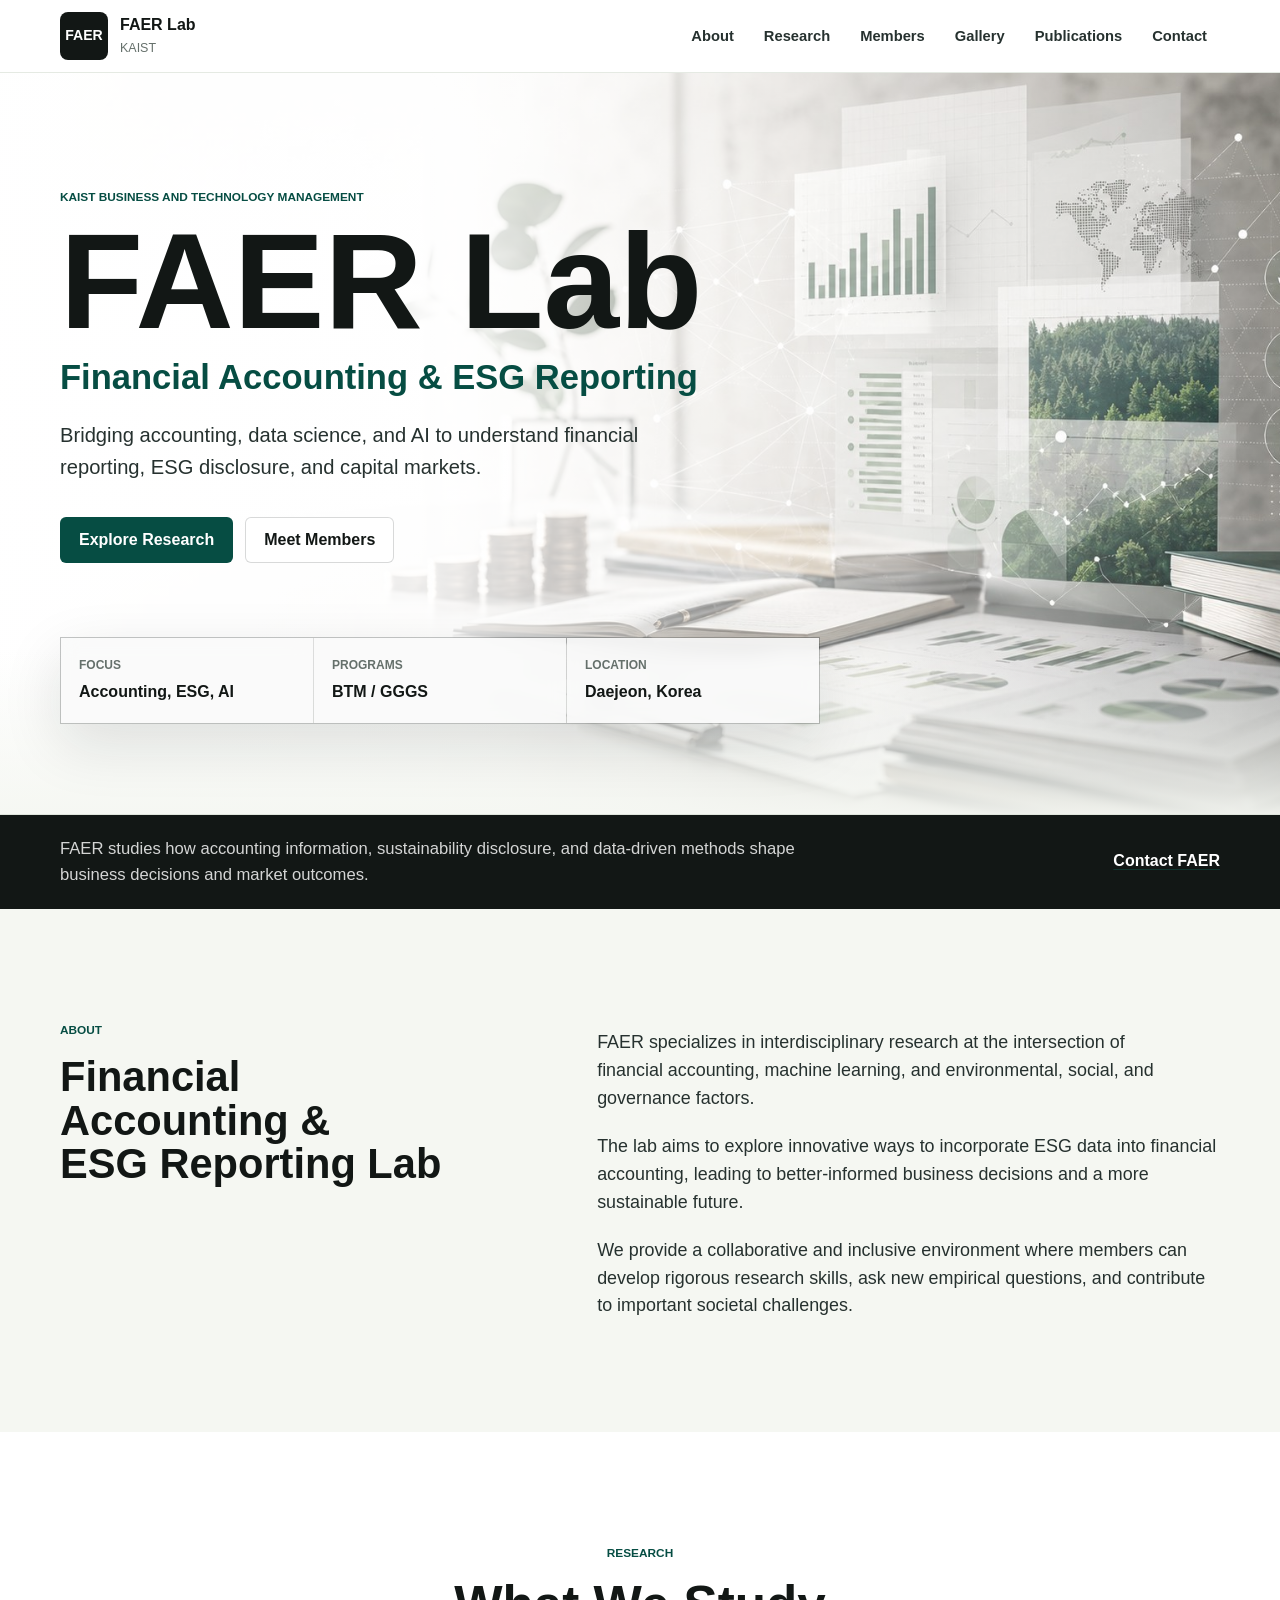
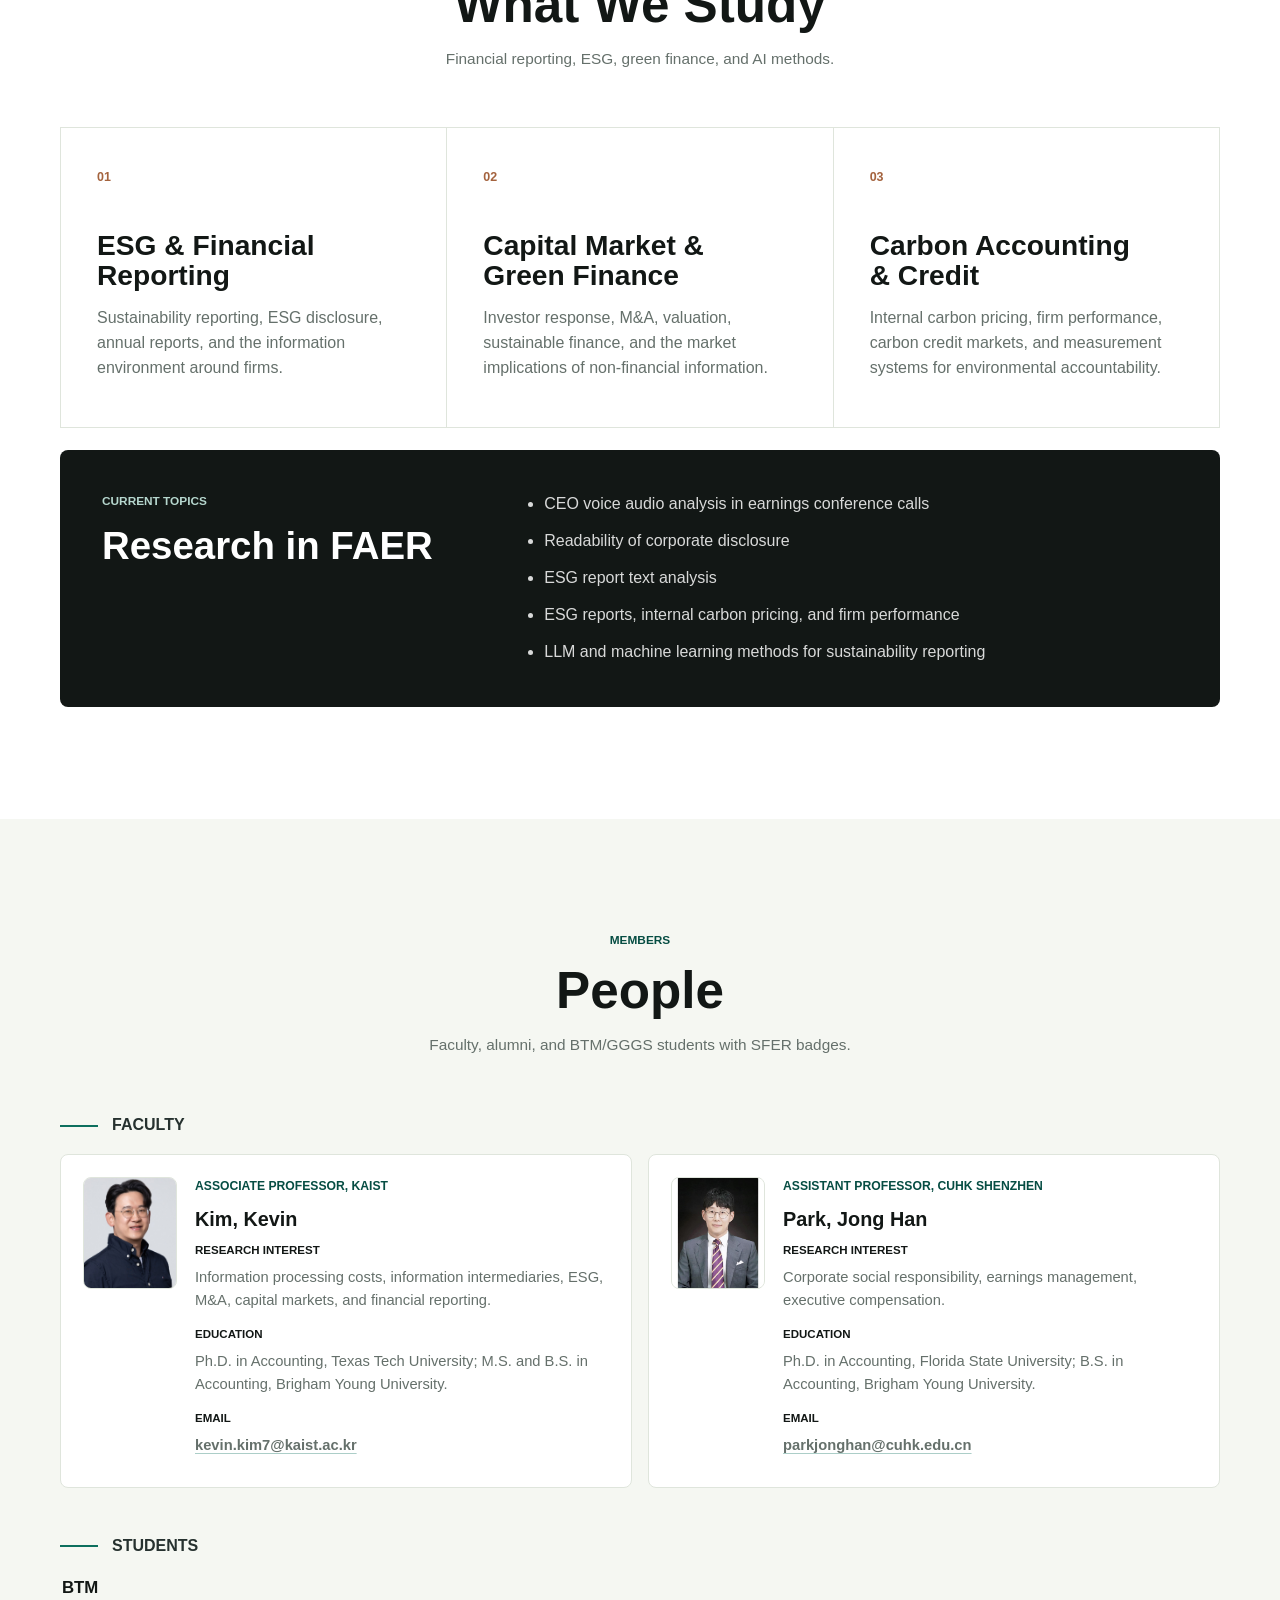
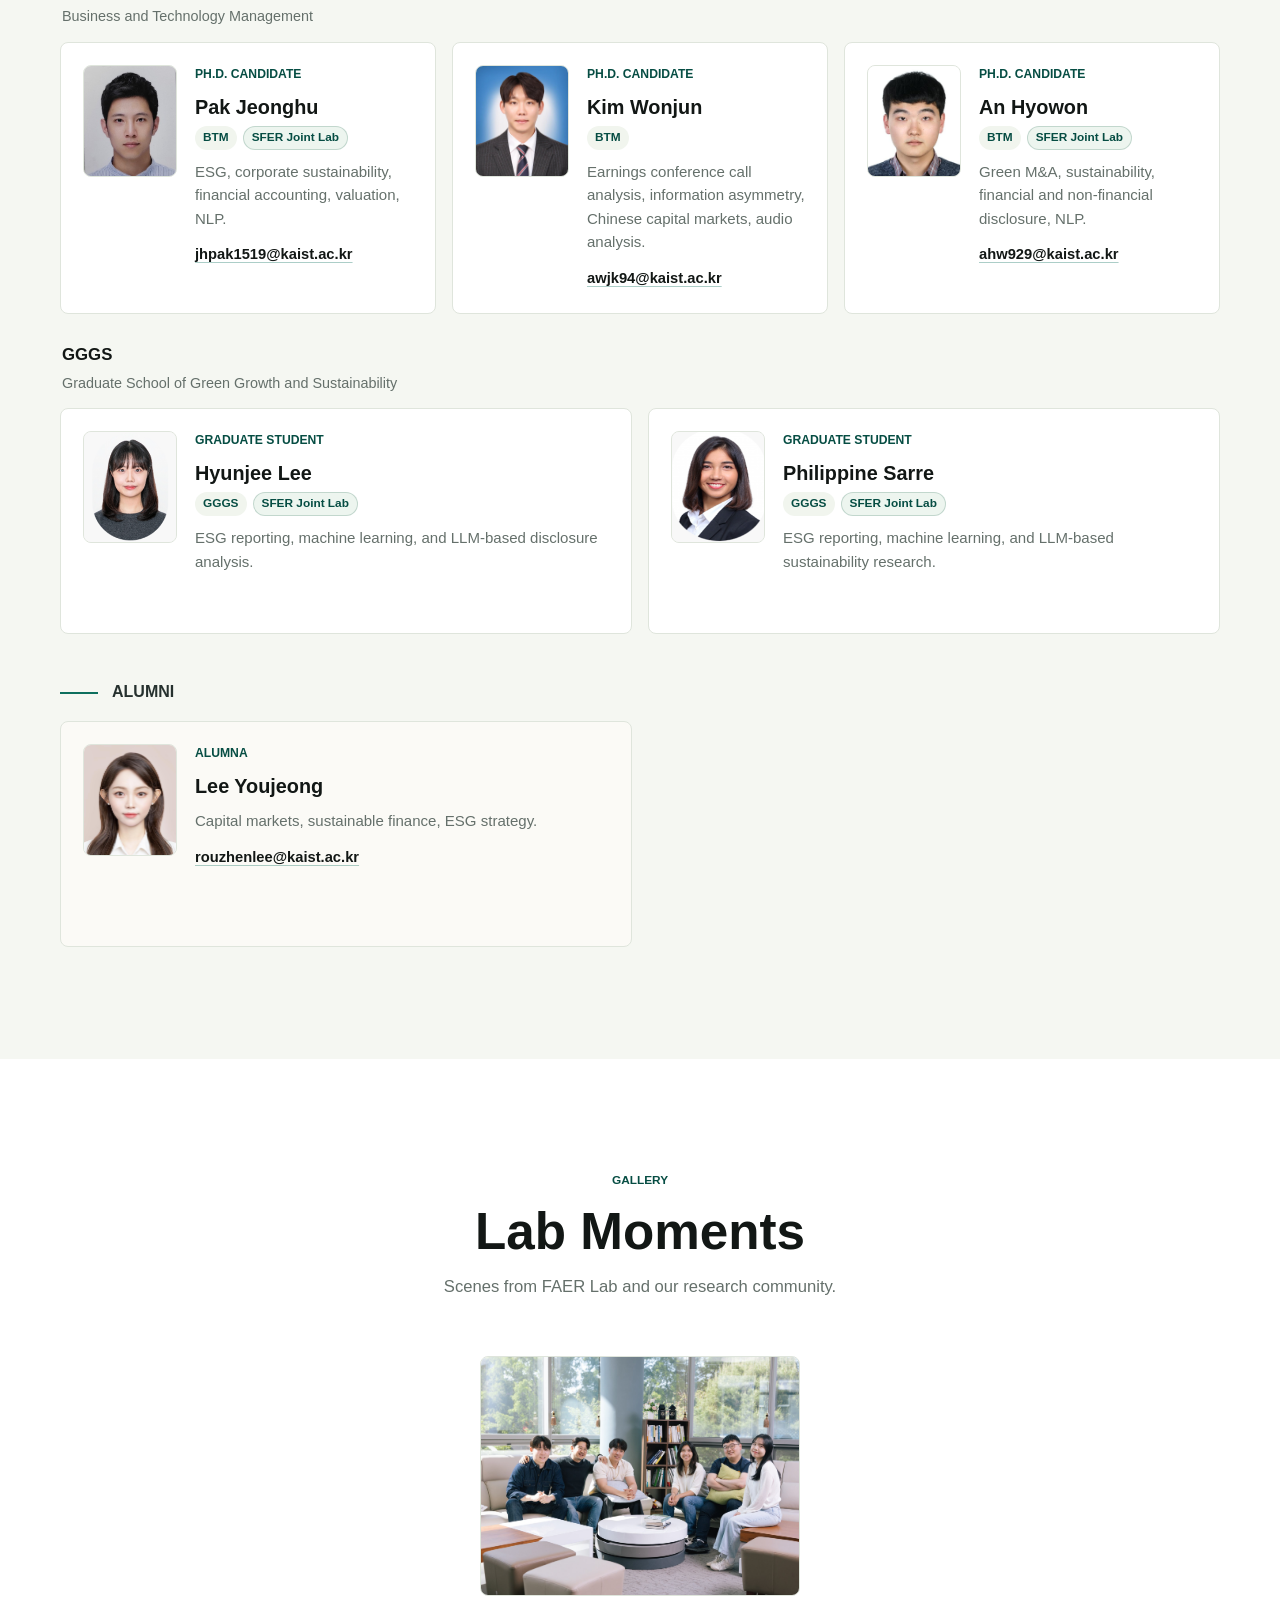
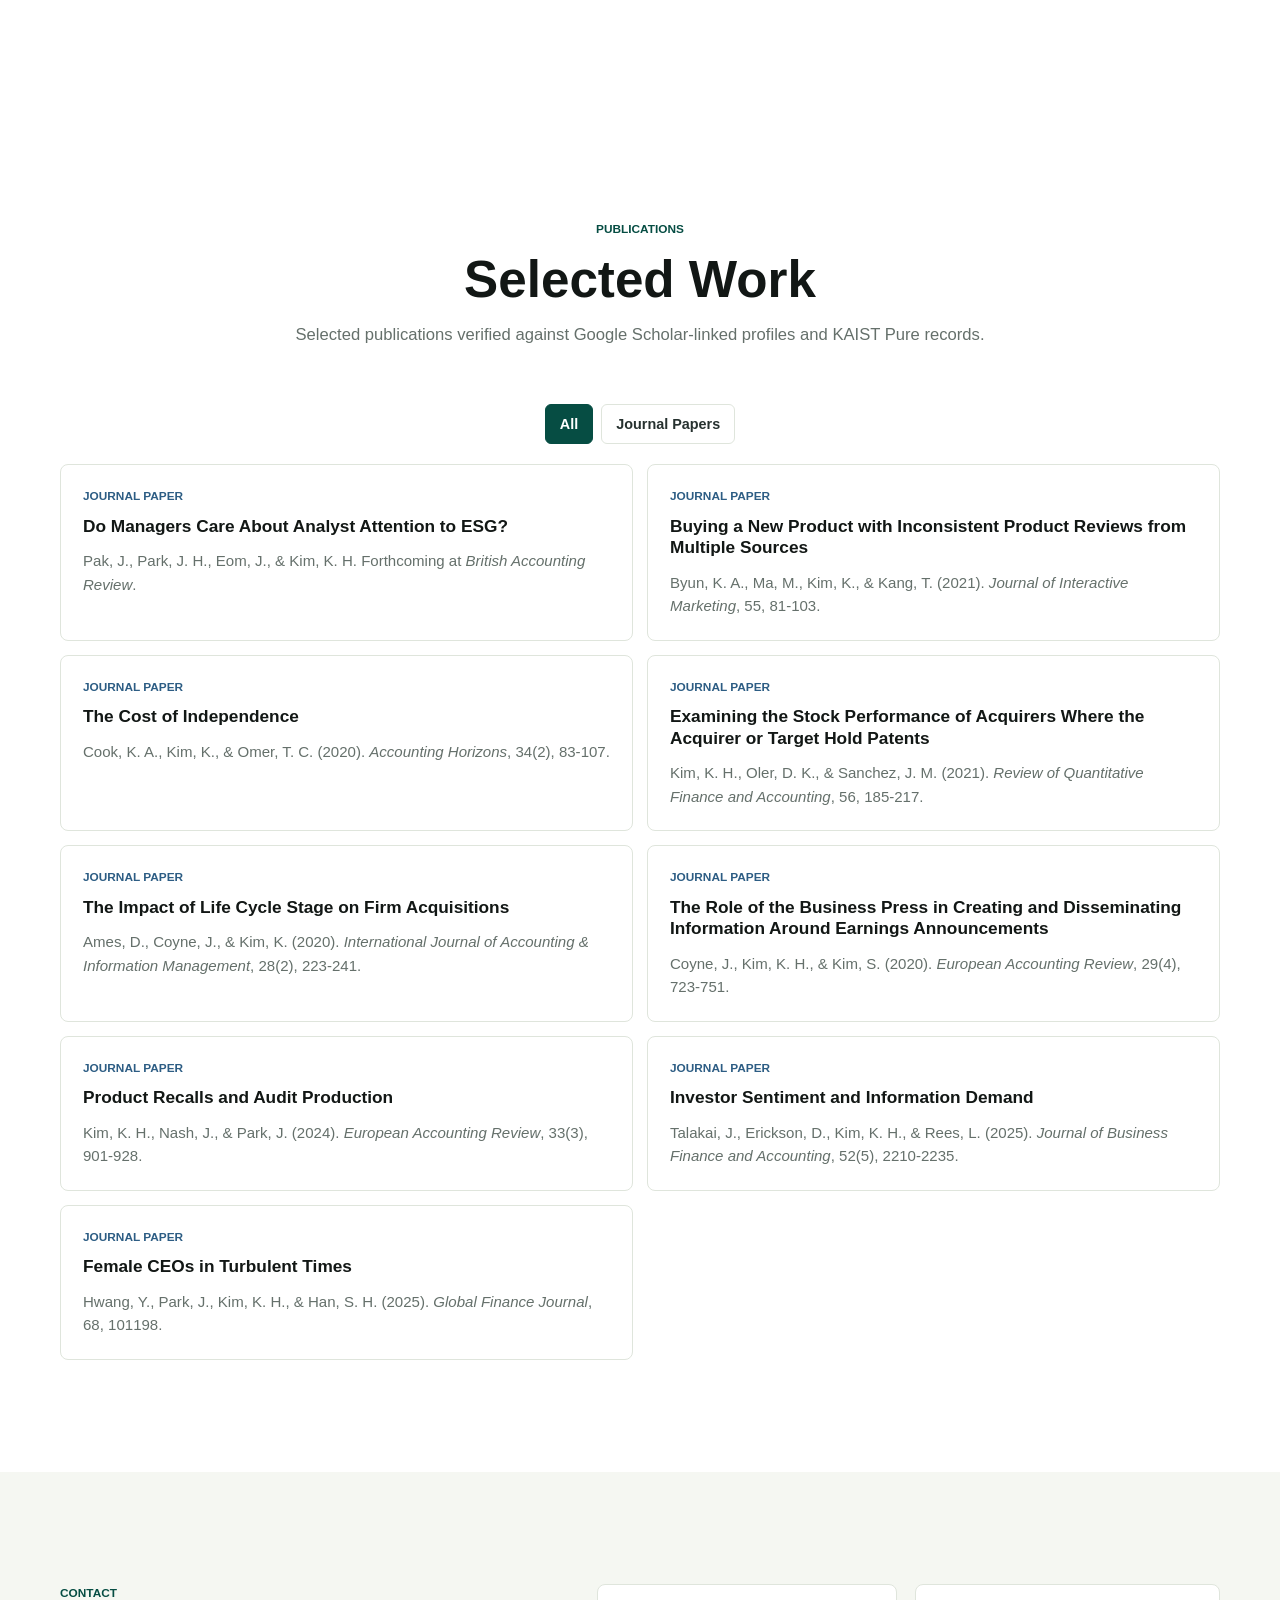
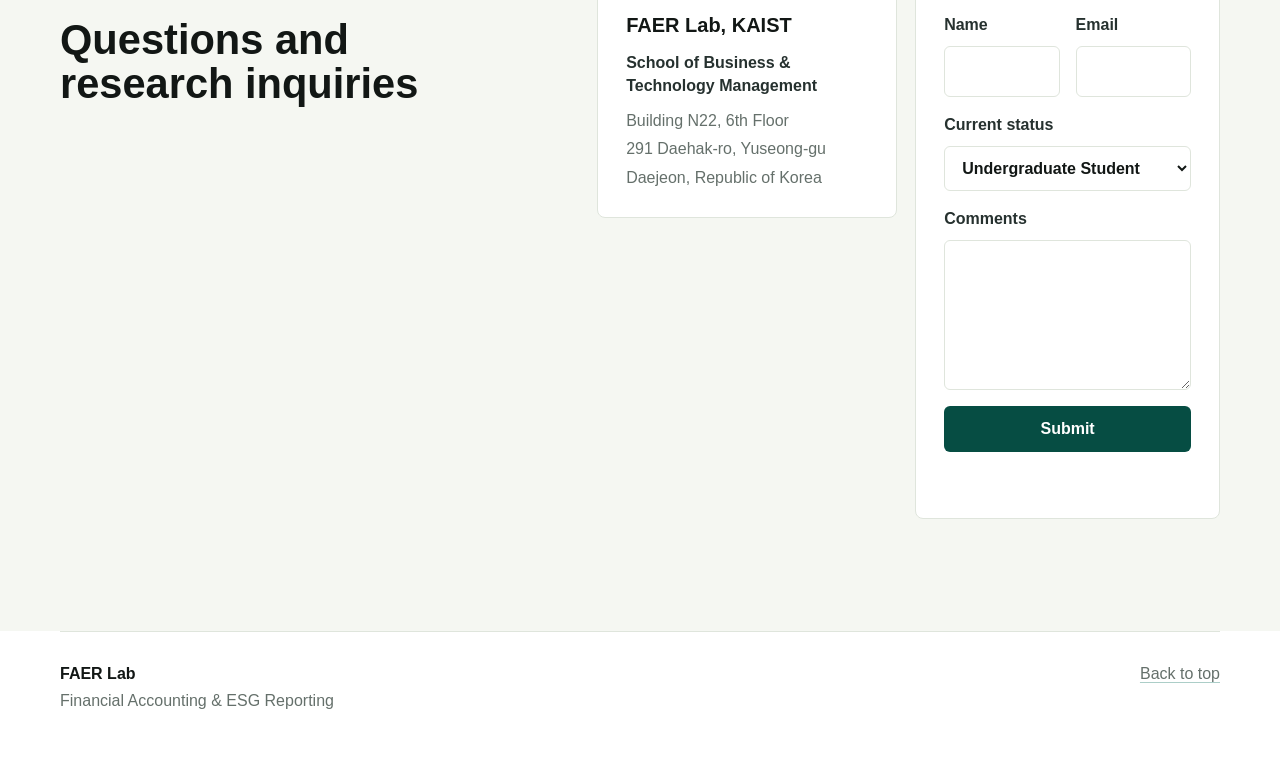
==== commit 06462113: "Update Kevin Kim profile" ====
--- a/index.html
+++ b/index.html
@@ -180,13 +180,13 @@
           </div>
           <div class="people-grid faculty-grid">
             <article class="person-card feature-person">
-              <img class="person-photo" src="assets/members/kevin-kim.png" alt="Kim, Kevin" />
+              <img class="person-photo" src="assets/members/kevin-kim.jpg" alt="Kim, Kevin" />
               <div class="person-body">
-                <p class="role">Assistant Professor, KAIST</p>
+                <p class="role">Associate Professor, KAIST</p>
                 <h4>Kim, Kevin</h4>
                 <dl>
                   <dt>Research Interest</dt>
-                  <dd>ESG reporting, capital markets, M&amp;A, financial reporting.</dd>
+                  <dd>Information processing costs, information intermediaries, ESG, M&amp;A, capital markets, and financial reporting.</dd>
                   <dt>Education</dt>
                   <dd>Ph.D. in Accounting, Texas Tech University; M.S. and B.S. in Accounting, Brigham Young University.</dd>
                   <dt>Email</dt>
@@ -364,6 +364,11 @@
         <div class="publication-list">
           <article class="publication-item" data-type="journal">
             <p class="pub-type">Journal Paper</p>
+            <h3>Do Managers Care About Analyst Attention to ESG?</h3>
+            <p>Pak, J., Park, J. H., Eom, J., &amp; Kim, K. H. Forthcoming at <em>British Accounting Review</em>.</p>
+          </article>
+          <article class="publication-item" data-type="journal">
+            <p class="pub-type">Journal Paper</p>
             <h3>Buying a New Product with Inconsistent Product Reviews from Multiple Sources</h3>
             <p>Byun, K. A., Ma, M., Kim, K., &amp; Kang, T. (2021). <em>Journal of Interactive Marketing</em>, 55, 81-103.</p>
           </article>
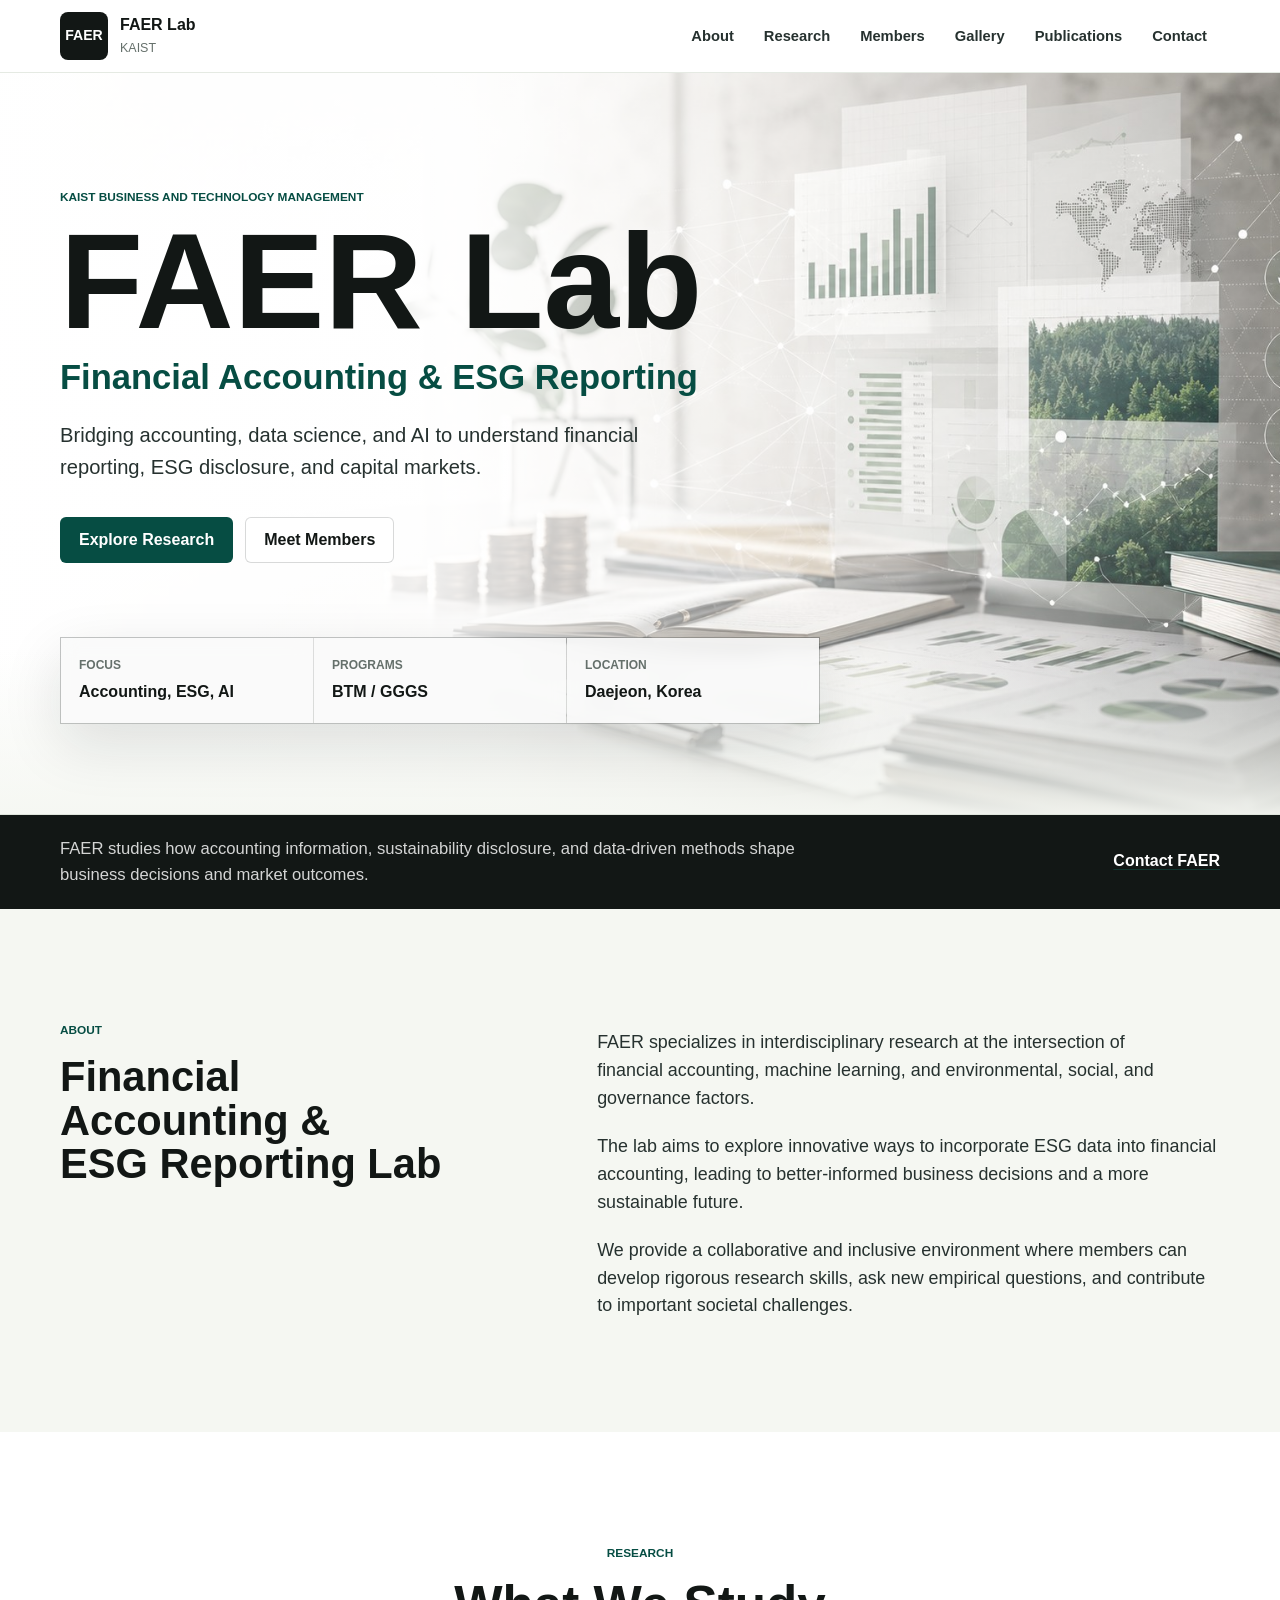
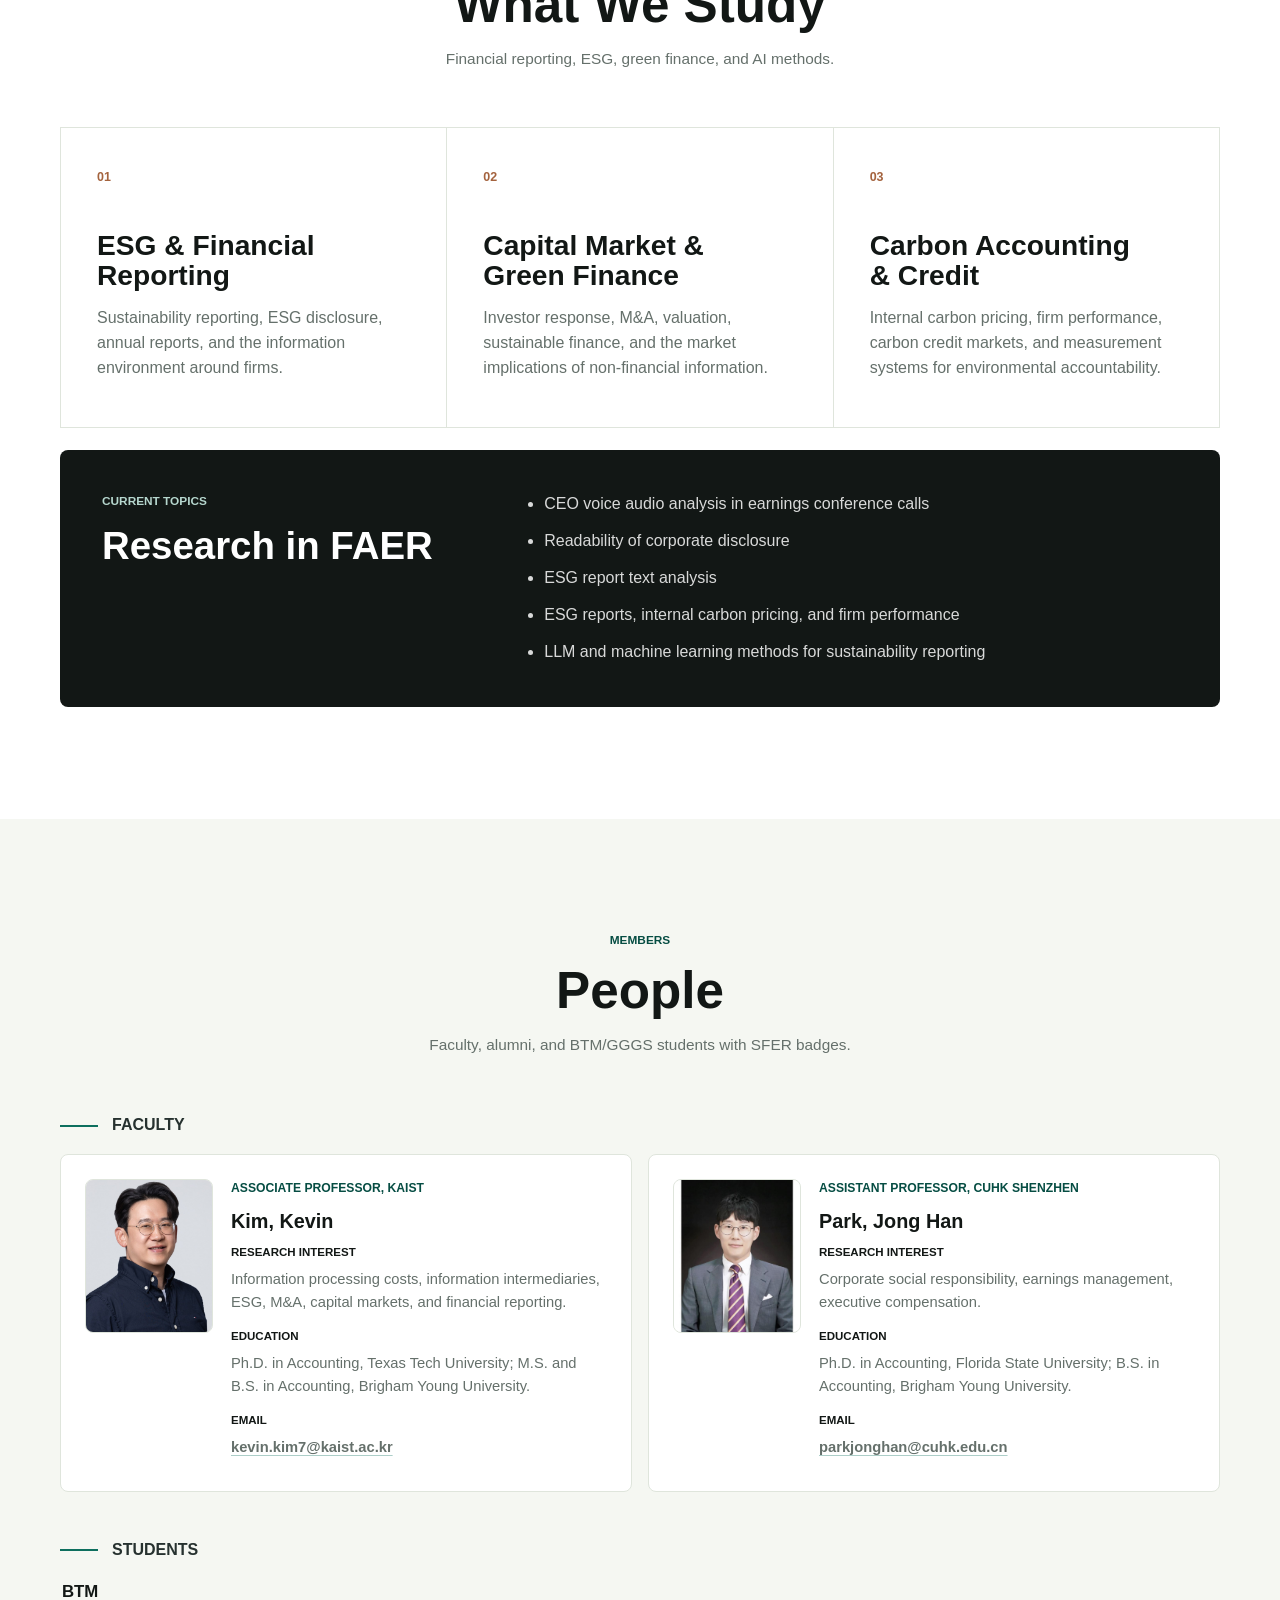
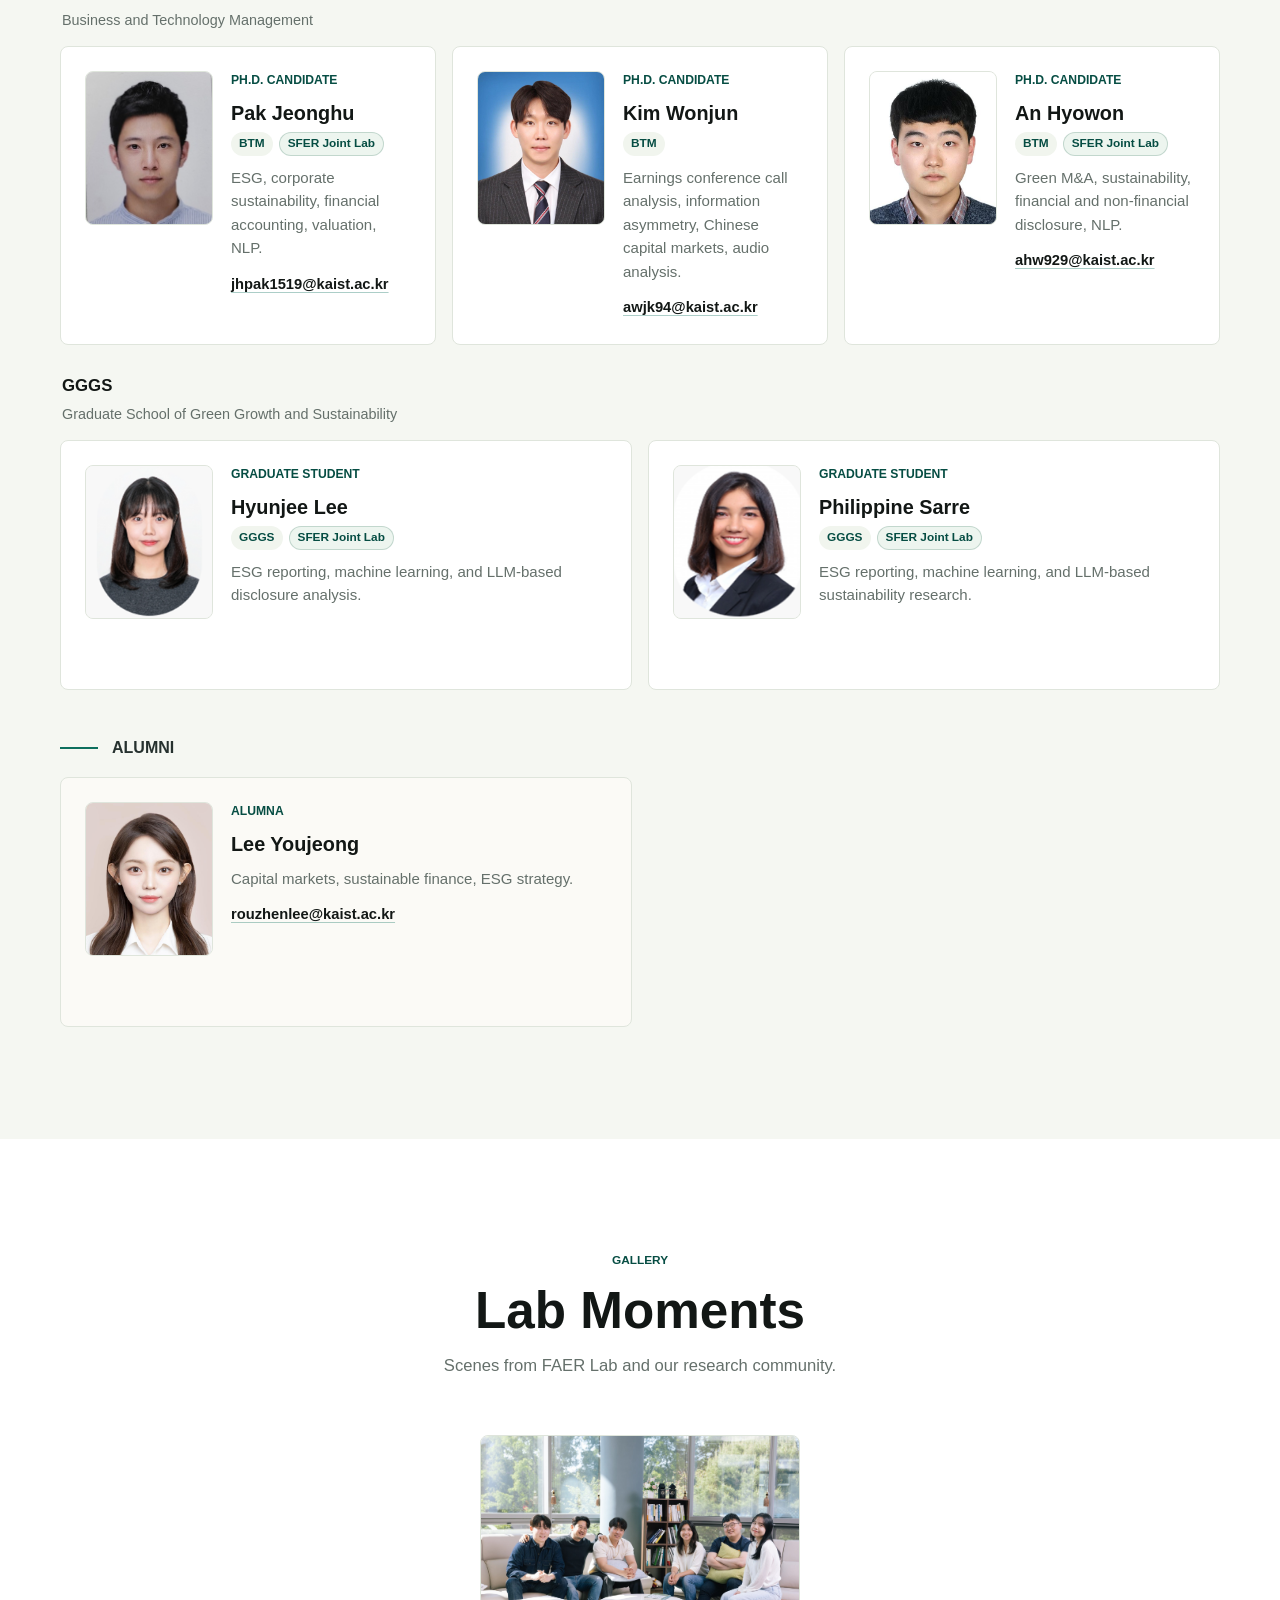
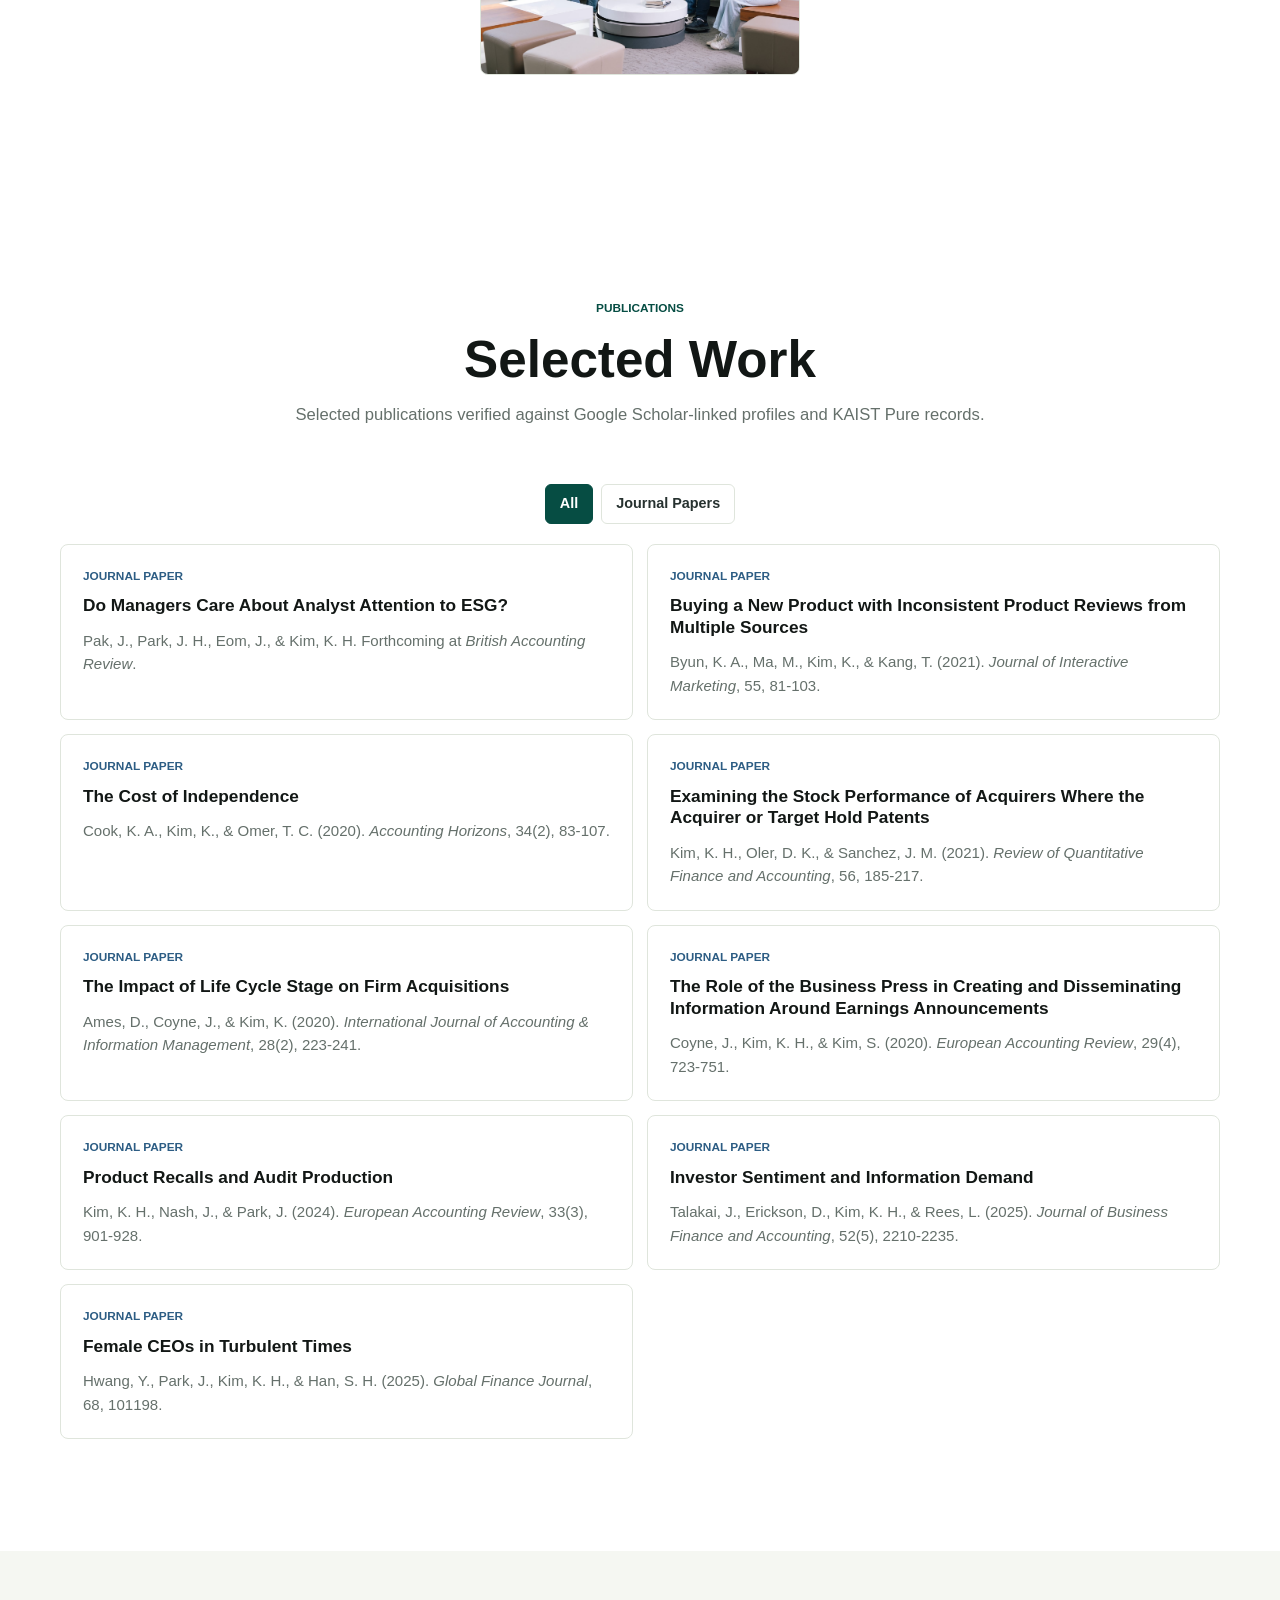
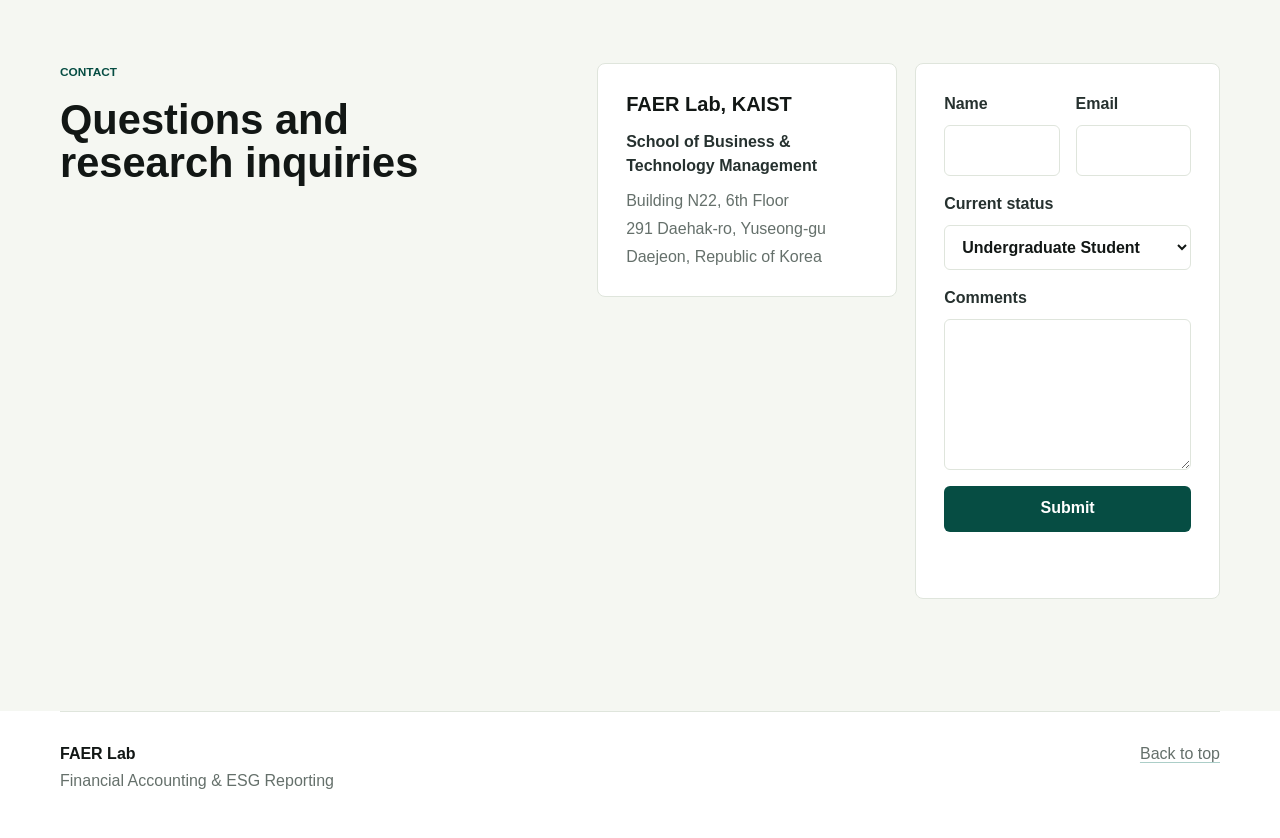
==== commit 10043252: "Increase profile photo sizes" ====
--- a/index.html
+++ b/index.html
@@ -14,7 +14,7 @@
       content="Financial Accounting and ESG Reporting Lab at KAIST."
     />
     <meta property="og:type" content="website" />
-    <link rel="stylesheet" href="styles.css" />
+    <link rel="stylesheet" href="styles.css?v=20260604-profile-photos" />
   </head>
   <body>
     <a class="skip-link" href="#main">Skip to content</a>
--- a/styles.css
+++ b/styles.css
@@ -12,6 +12,10 @@
   --gold: #c79b48;
   --shadow: 0 20px 60px rgba(18, 23, 21, 0.12);
   --max: 1160px;
+  --person-photo-width: 128px;
+  --person-photo-height: 154px;
+  --person-photo-mobile-width: 96px;
+  --person-photo-mobile-height: 116px;
 }
 
 * {
@@ -20,6 +24,7 @@
 
 html {
   scroll-behavior: smooth;
+  overflow-x: hidden;
 }
 
 body {
@@ -29,6 +34,7 @@
   font-family: Inter, "Noto Sans KR", "Segoe UI", Arial, sans-serif;
   line-height: 1.56;
   letter-spacing: 0;
+  overflow-x: hidden;
 }
 
 body.nav-open {
@@ -666,17 +672,17 @@
 
 .person-card {
   display: grid;
-  grid-template-columns: 94px minmax(0, 1fr);
+  grid-template-columns: var(--person-photo-width) minmax(0, 1fr);
   gap: 18px;
-  min-height: 226px;
-  padding: 22px;
+  min-height: 250px;
+  padding: 24px;
   border: 1px solid var(--line);
   border-radius: 8px;
   background: var(--paper);
 }
 
 .feature-person {
-  min-height: 294px;
+  min-height: 318px;
 }
 
 .alumni-card {
@@ -684,8 +690,8 @@
 }
 
 .person-photo {
-  width: 94px;
-  height: 112px;
+  width: var(--person-photo-width);
+  height: var(--person-photo-height);
   border-radius: 8px;
   object-fit: cover;
   object-position: center top;
@@ -1100,13 +1106,13 @@
   }
 
   .person-card {
-    grid-template-columns: 78px minmax(0, 1fr);
+    grid-template-columns: var(--person-photo-mobile-width) minmax(0, 1fr);
     padding: 18px;
   }
 
   .person-photo {
-    width: 78px;
-    height: 96px;
+    width: var(--person-photo-mobile-width);
+    height: var(--person-photo-mobile-height);
   }
 
   .site-footer {
@@ -1118,7 +1124,7 @@
   }
 }
 
-@media (max-width: 380px) {
+@media (max-width: 480px) {
   .single-line-copy {
     white-space: normal;
   }
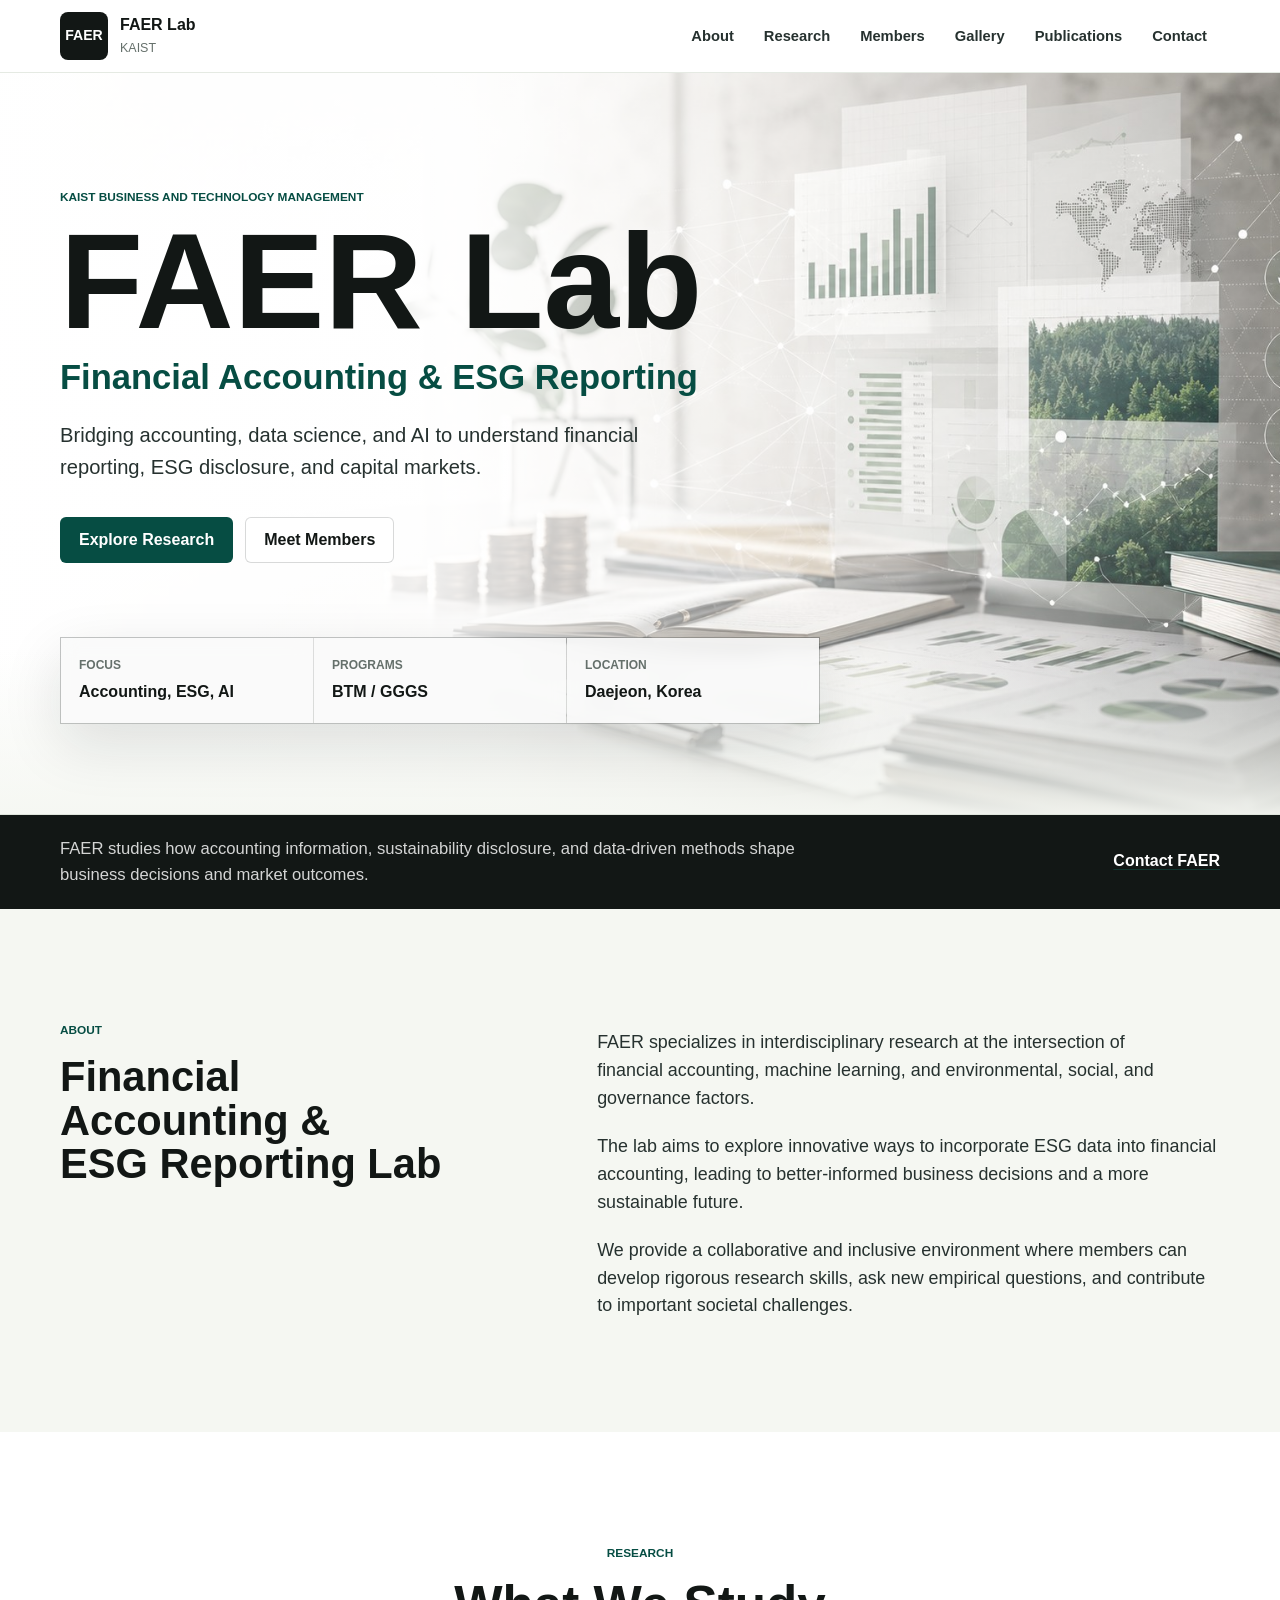
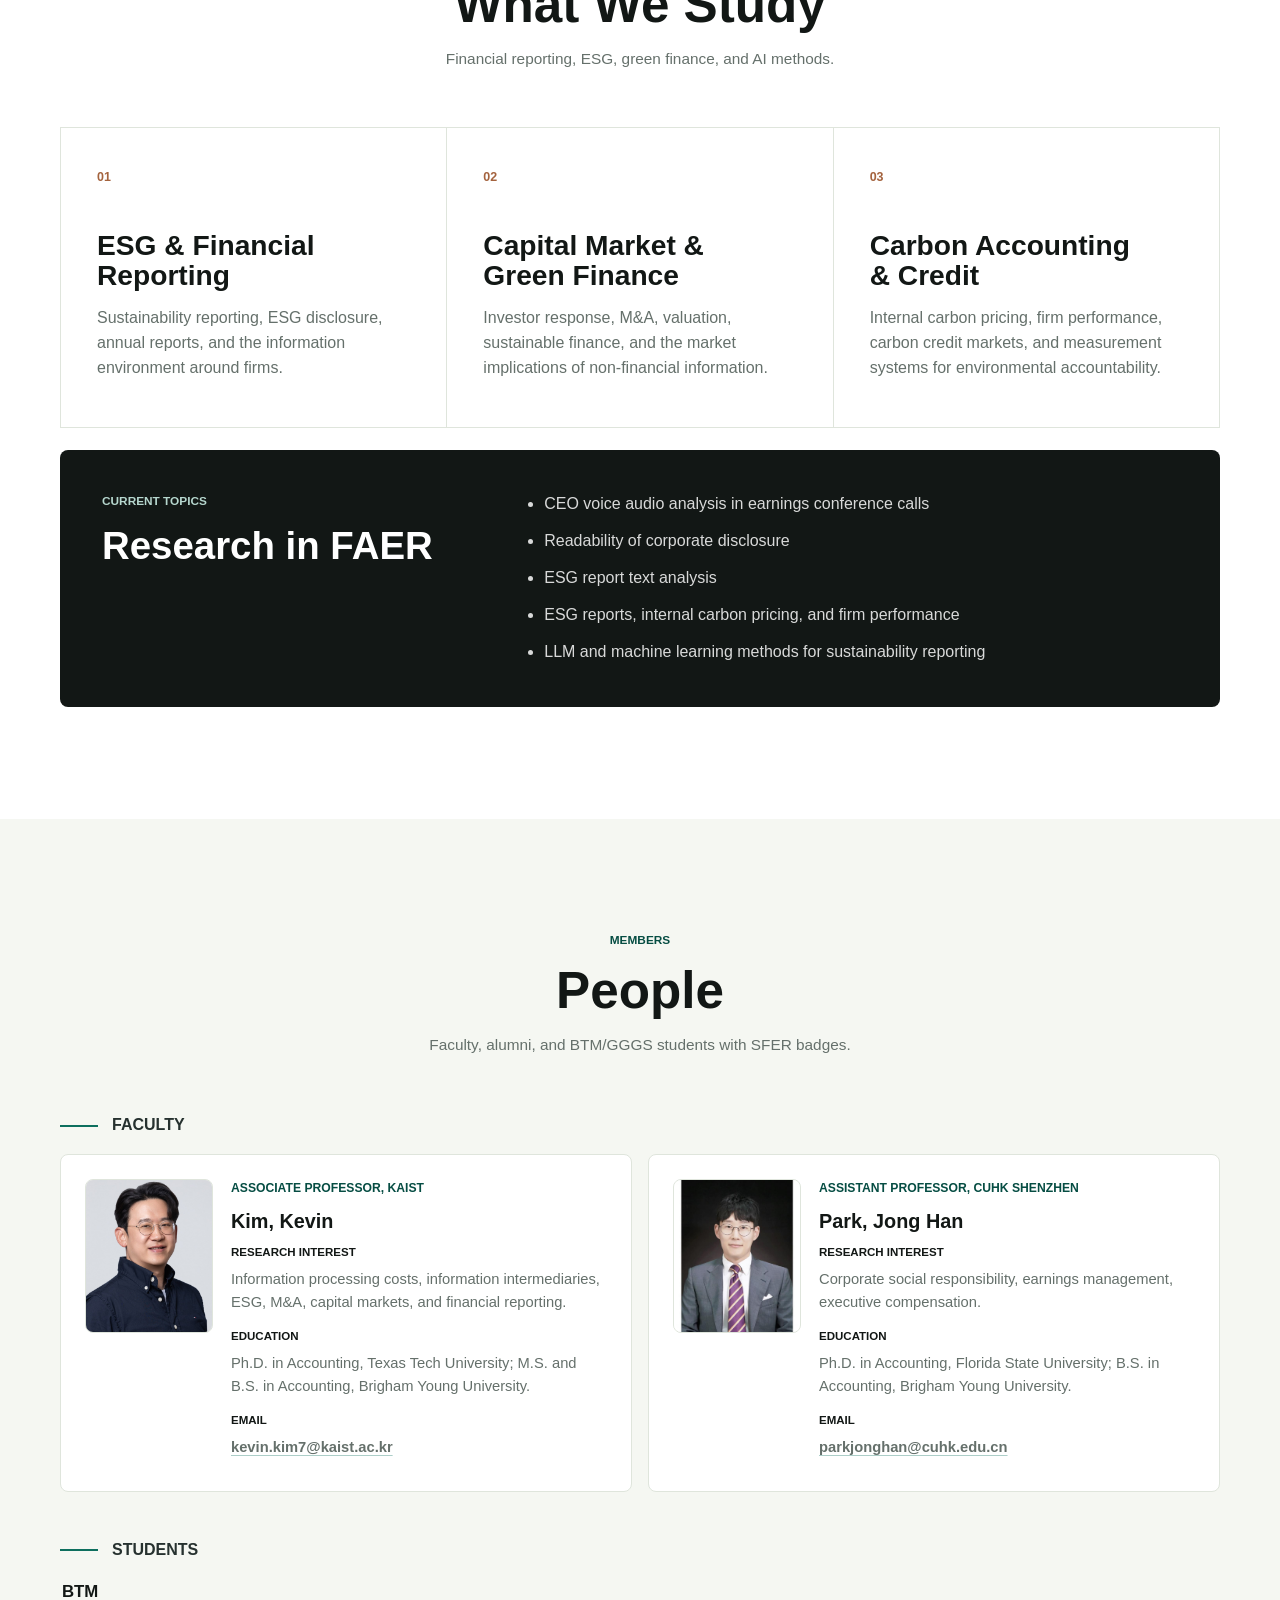
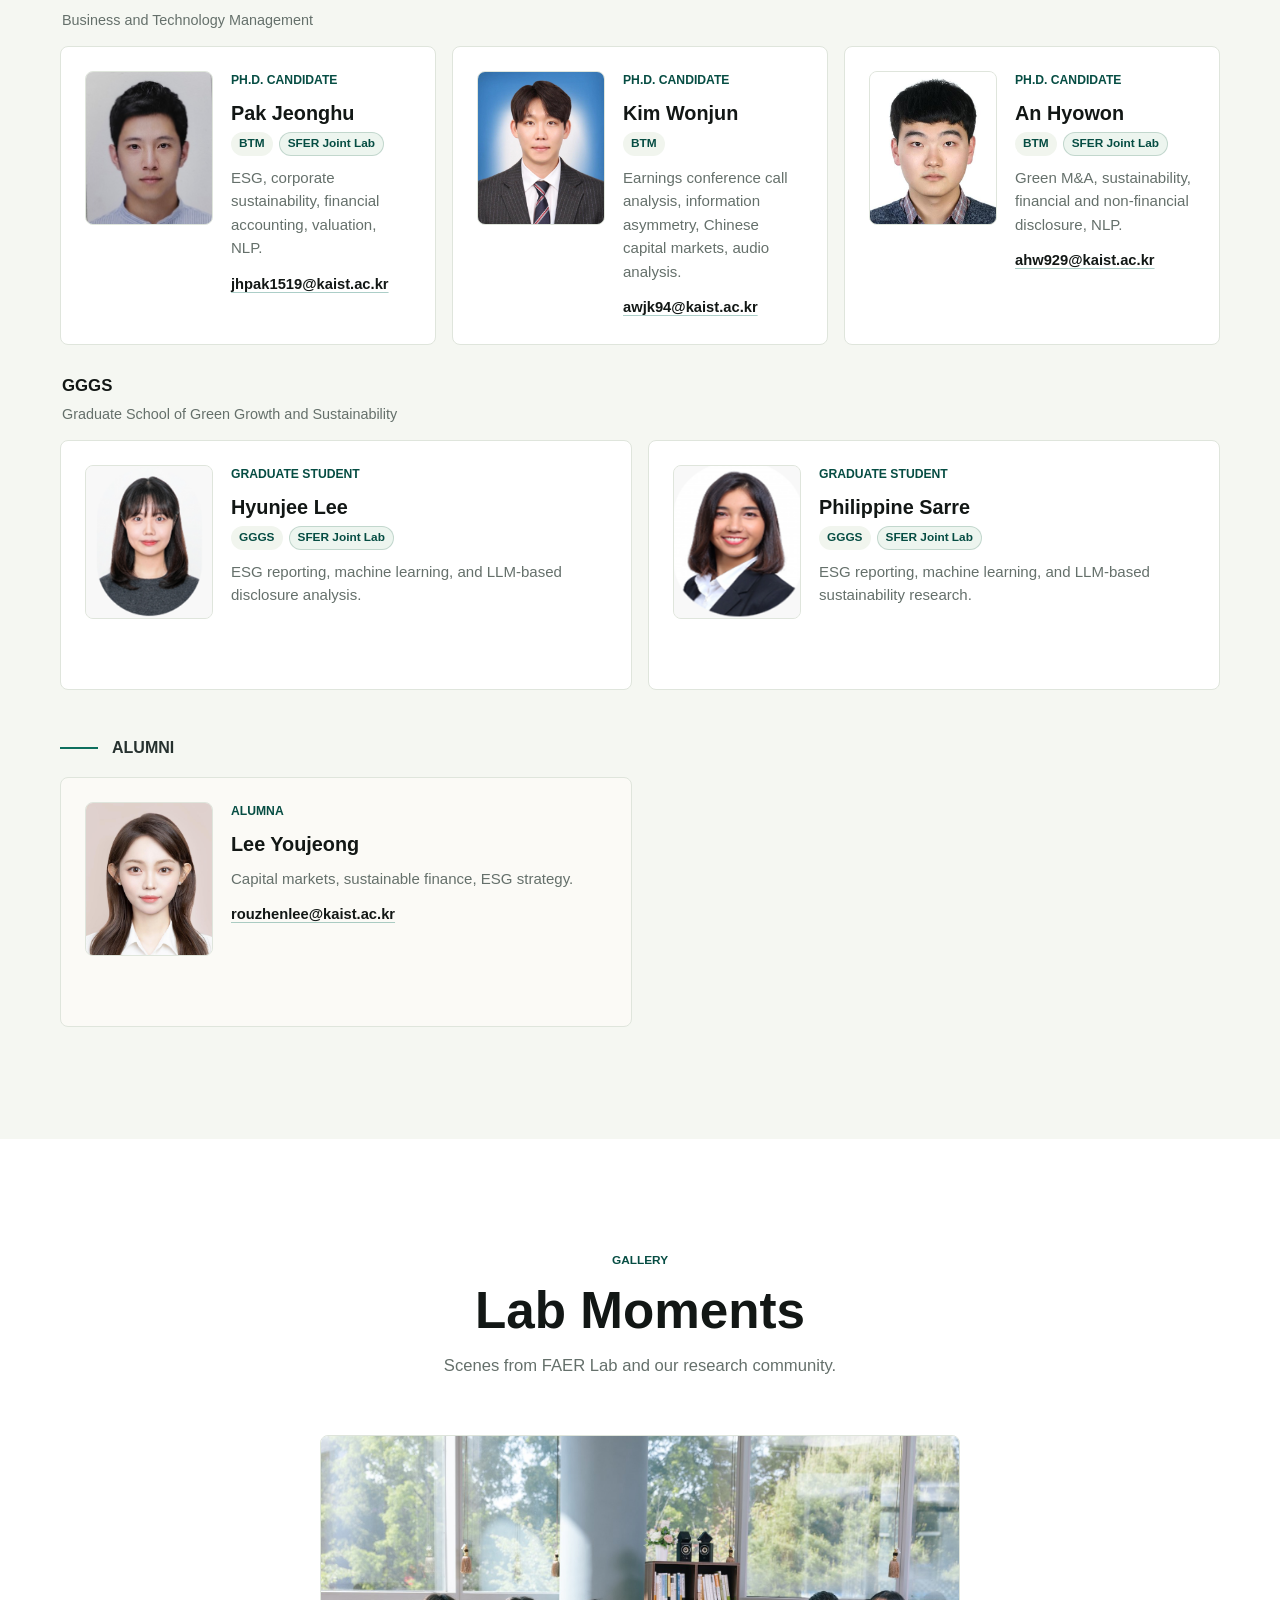
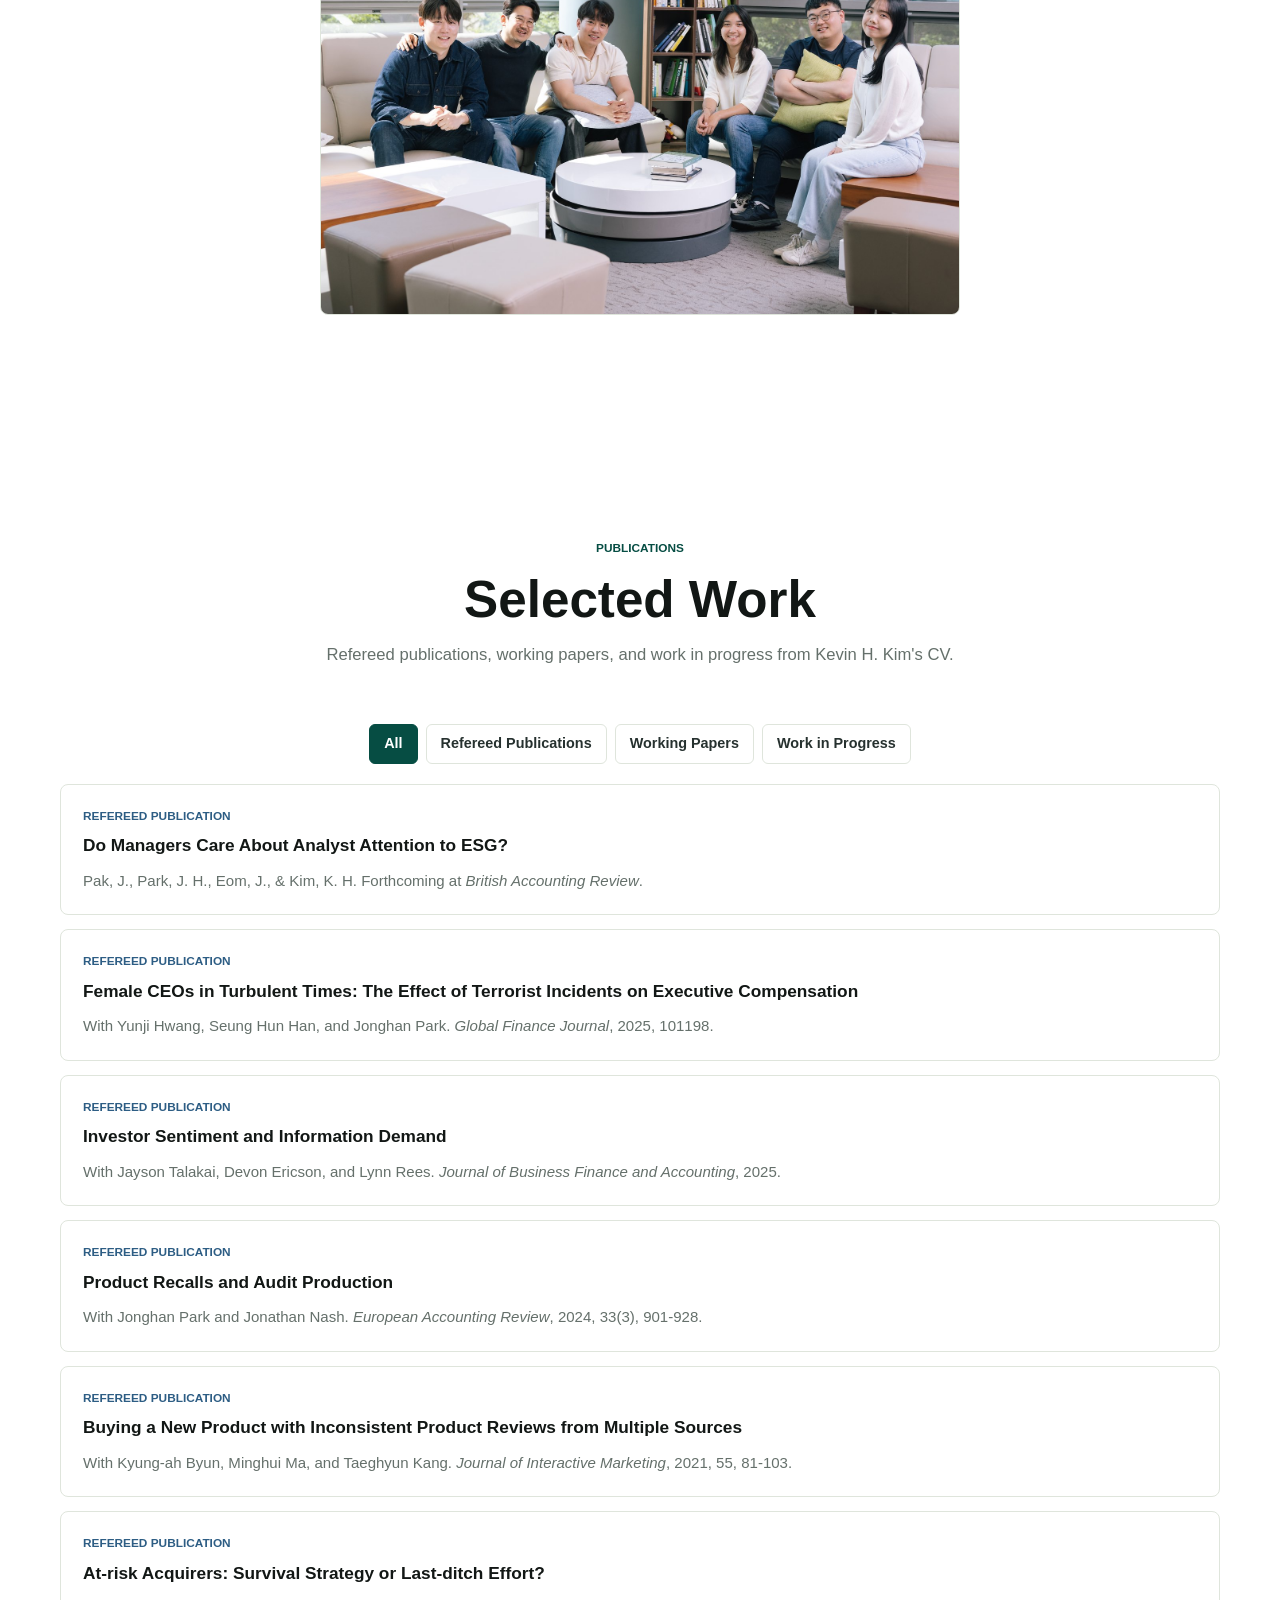
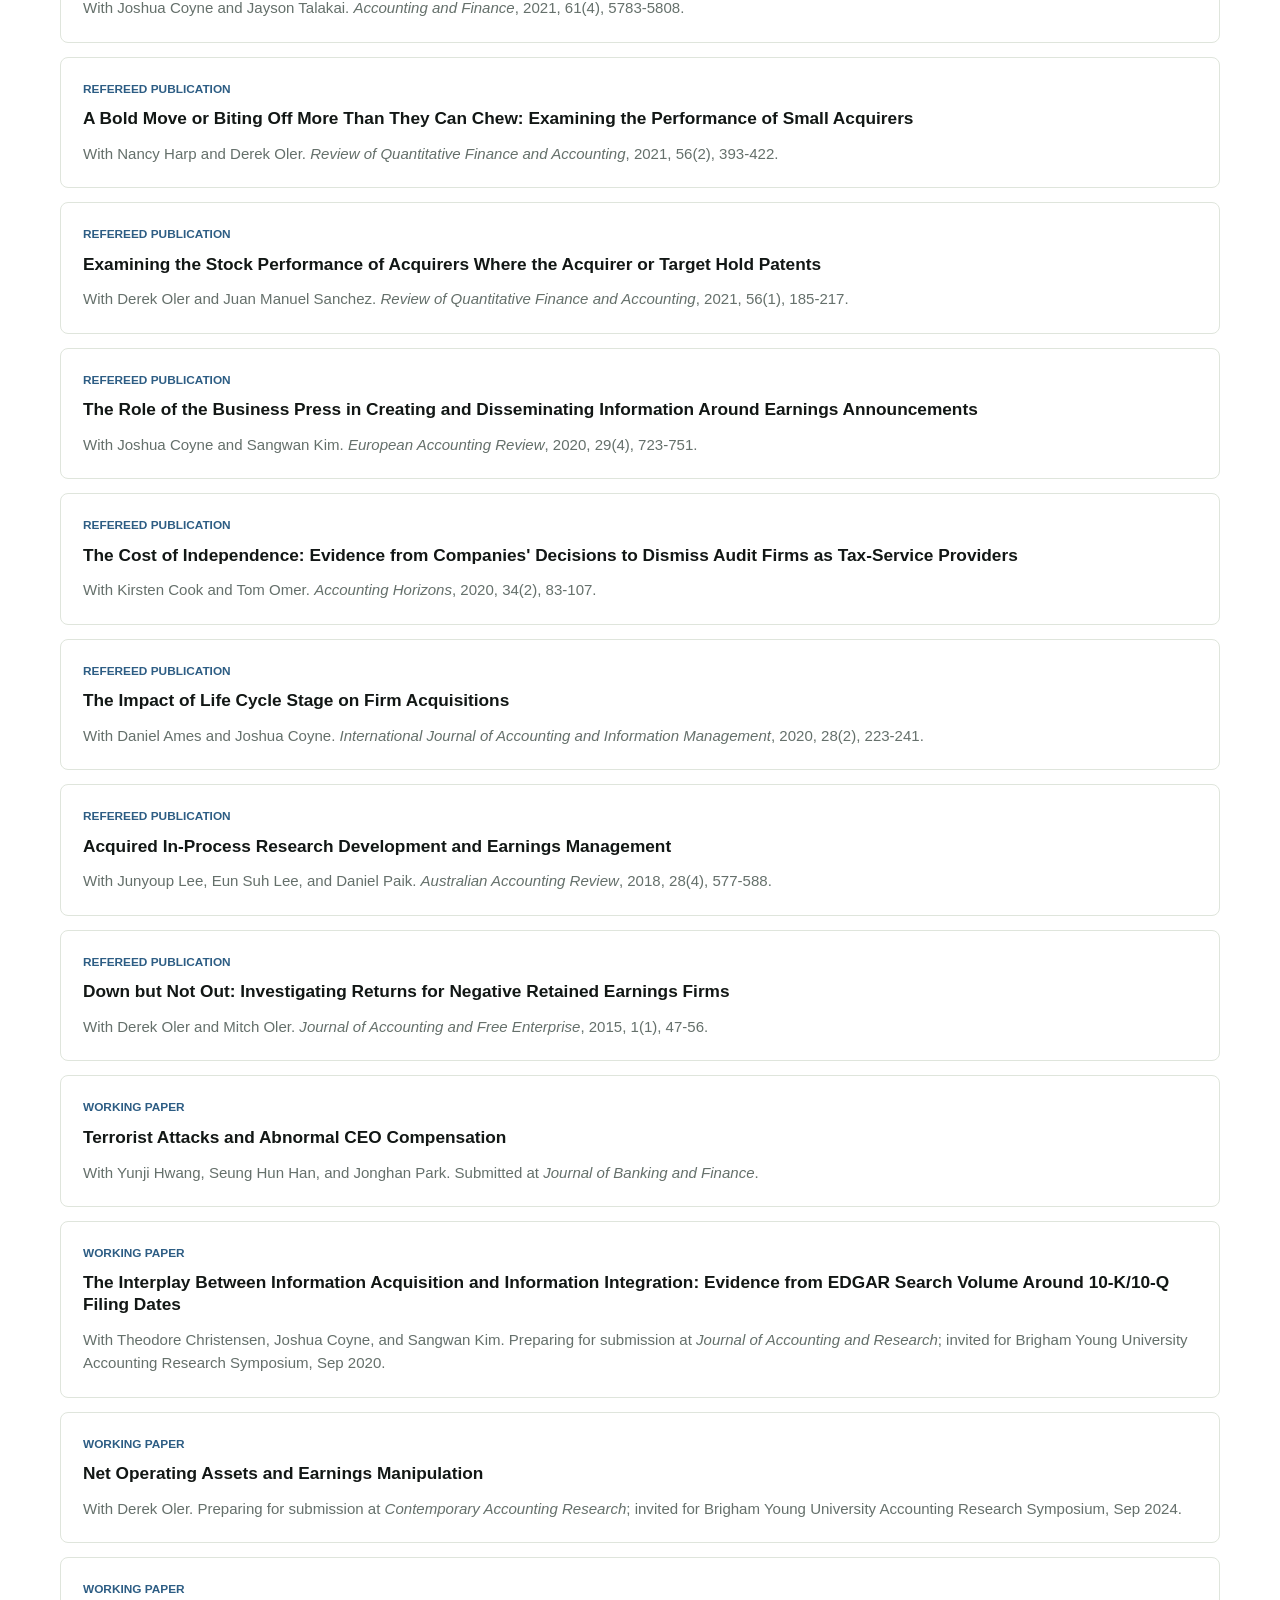
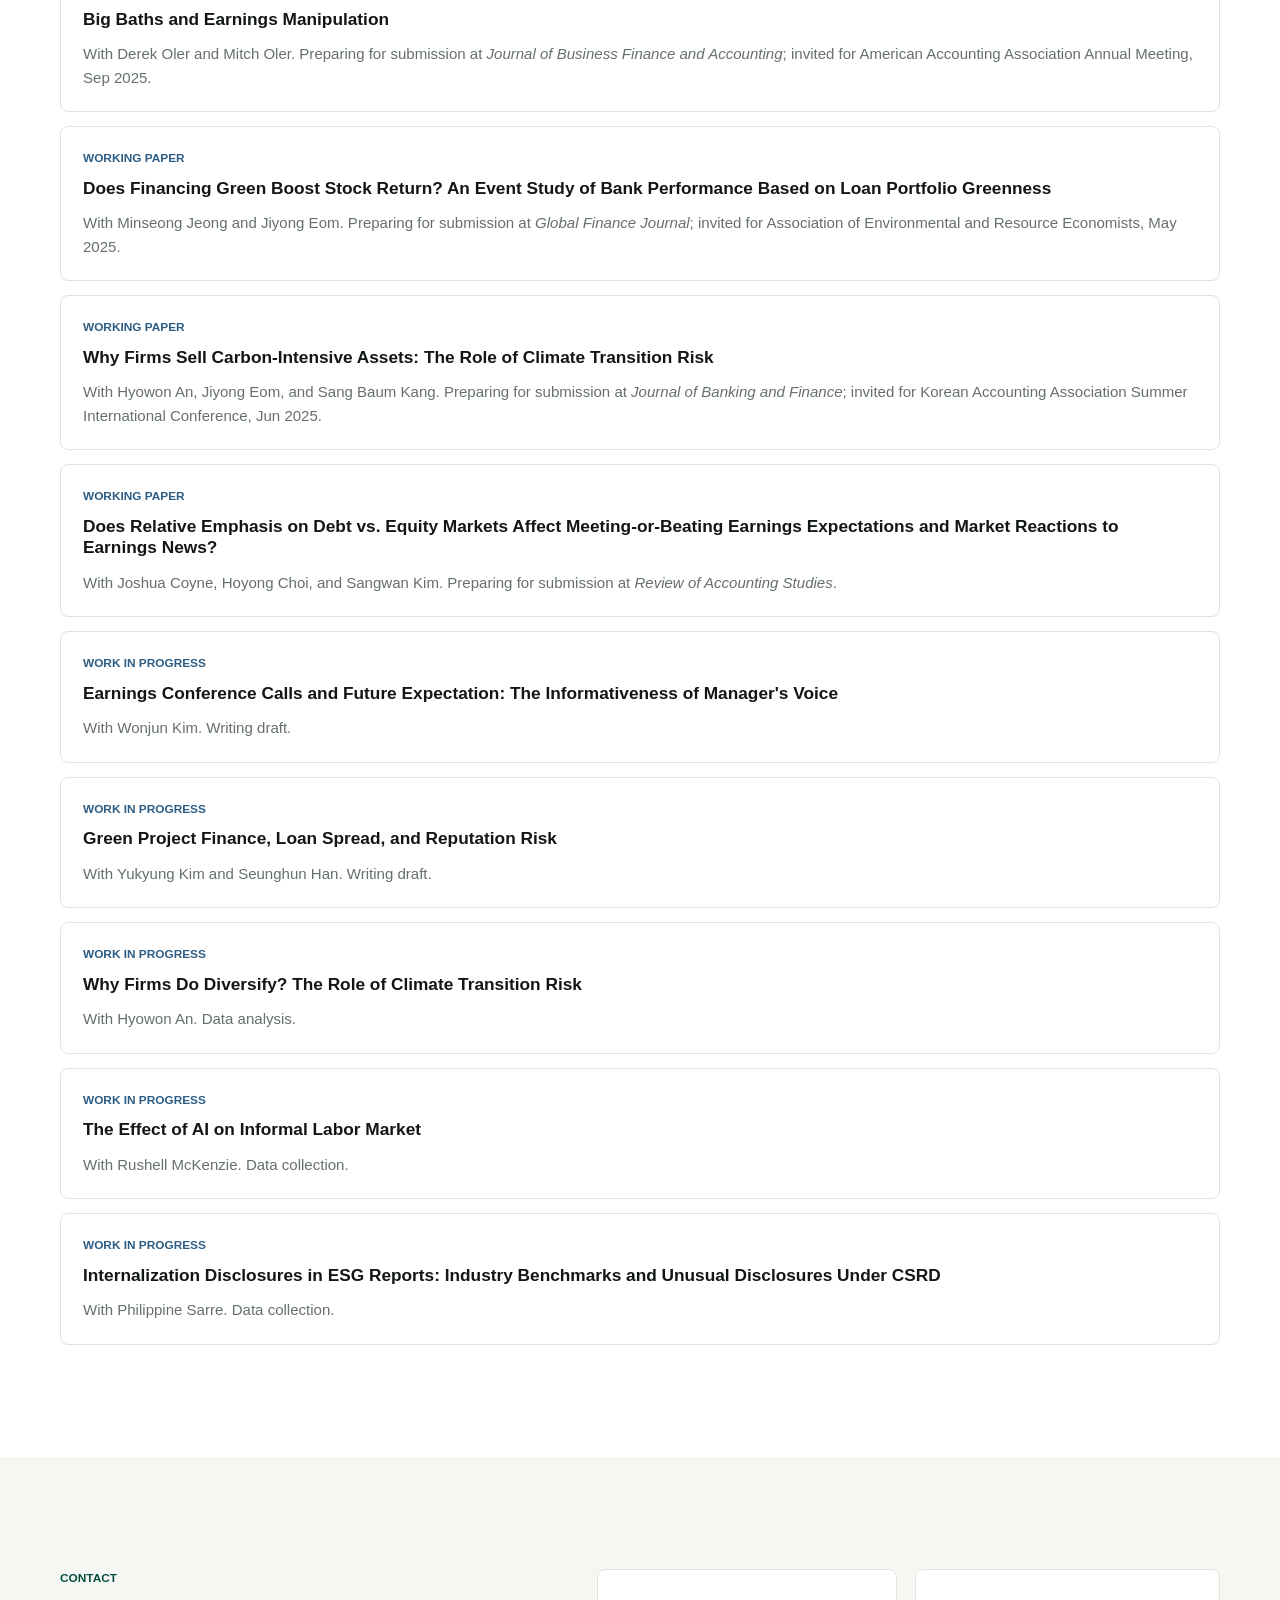
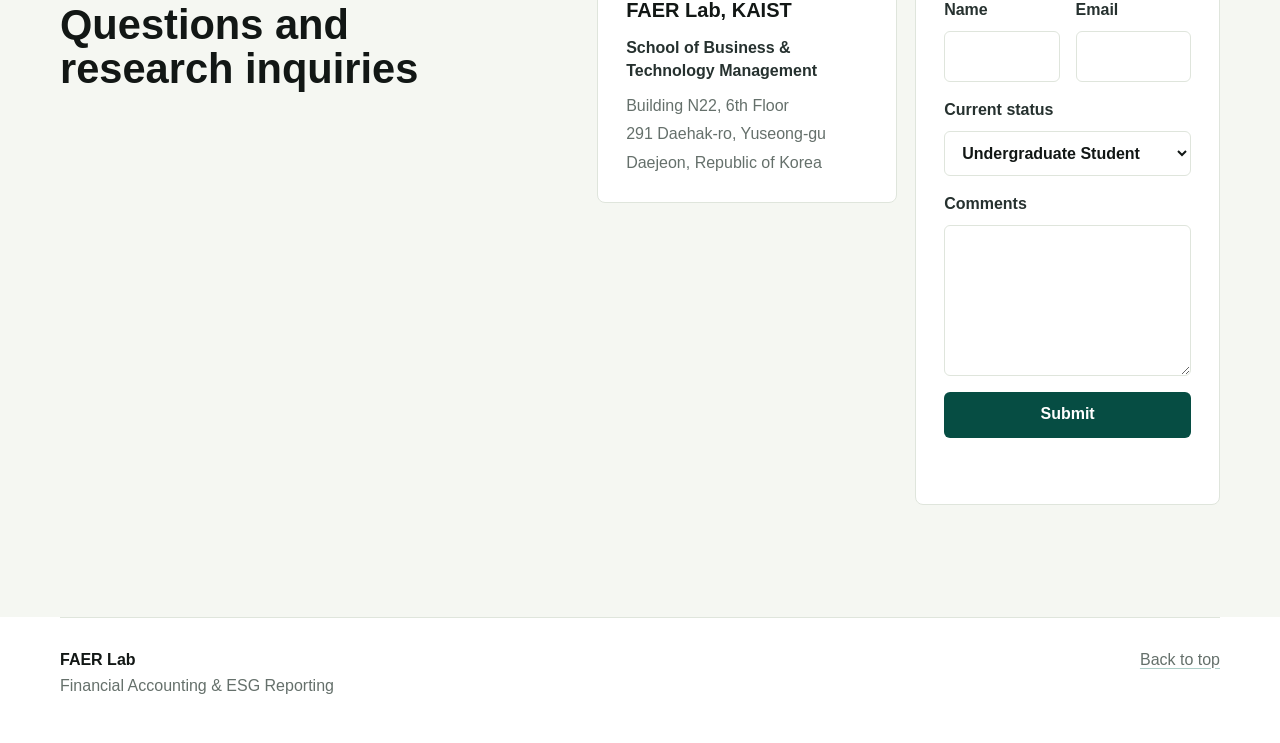
==== commit a7888378: "Update publications and search files" ====
--- a/index.html
+++ b/index.html
@@ -14,7 +14,8 @@
       content="Financial Accounting and ESG Reporting Lab at KAIST."
     />
     <meta property="og:type" content="website" />
-    <link rel="stylesheet" href="styles.css?v=20260604-profile-photos" />
+    <link rel="canonical" href="https://faer-kaist.github.io/" />
+    <link rel="stylesheet" href="styles.css?v=20260615-publications" />
   </head>
   <body>
     <a class="skip-link" href="#main">Skip to content</a>
@@ -353,59 +354,141 @@
         <div class="section-heading">
           <p class="eyebrow">Publications</p>
           <h2>Selected Work</h2>
-          <p>Selected publications verified against Google Scholar-linked profiles and KAIST Pure records.</p>
+          <p>Refereed publications, working papers, and work in progress from Kevin H. Kim's CV.</p>
         </div>
 
         <div class="publication-controls" aria-label="Publication filters">
           <button class="filter-button active" type="button" data-filter="all">All</button>
-          <button class="filter-button" type="button" data-filter="journal">Journal Papers</button>
+          <button class="filter-button" type="button" data-filter="journal">Refereed Publications</button>
+          <button class="filter-button" type="button" data-filter="working">Working Papers</button>
+          <button class="filter-button" type="button" data-filter="progress">Work in Progress</button>
         </div>
 
         <div class="publication-list">
           <article class="publication-item" data-type="journal">
-            <p class="pub-type">Journal Paper</p>
+            <p class="pub-type">Refereed Publication</p>
             <h3>Do Managers Care About Analyst Attention to ESG?</h3>
             <p>Pak, J., Park, J. H., Eom, J., &amp; Kim, K. H. Forthcoming at <em>British Accounting Review</em>.</p>
           </article>
           <article class="publication-item" data-type="journal">
-            <p class="pub-type">Journal Paper</p>
+            <p class="pub-type">Refereed Publication</p>
+            <h3>Female CEOs in Turbulent Times: The Effect of Terrorist Incidents on Executive Compensation</h3>
+            <p>With Yunji Hwang, Seung Hun Han, and Jonghan Park. <em>Global Finance Journal</em>, 2025, 101198.</p>
+          </article>
+          <article class="publication-item" data-type="journal">
+            <p class="pub-type">Refereed Publication</p>
+            <h3>Investor Sentiment and Information Demand</h3>
+            <p>With Jayson Talakai, Devon Ericson, and Lynn Rees. <em>Journal of Business Finance and Accounting</em>, 2025.</p>
+          </article>
+          <article class="publication-item" data-type="journal">
+            <p class="pub-type">Refereed Publication</p>
+            <h3>Product Recalls and Audit Production</h3>
+            <p>With Jonghan Park and Jonathan Nash. <em>European Accounting Review</em>, 2024, 33(3), 901-928.</p>
+          </article>
+          <article class="publication-item" data-type="journal">
+            <p class="pub-type">Refereed Publication</p>
             <h3>Buying a New Product with Inconsistent Product Reviews from Multiple Sources</h3>
-            <p>Byun, K. A., Ma, M., Kim, K., &amp; Kang, T. (2021). <em>Journal of Interactive Marketing</em>, 55, 81-103.</p>
-          </article>
-          <article class="publication-item" data-type="journal">
-            <p class="pub-type">Journal Paper</p>
-            <h3>The Cost of Independence</h3>
-            <p>Cook, K. A., Kim, K., &amp; Omer, T. C. (2020). <em>Accounting Horizons</em>, 34(2), 83-107.</p>
-          </article>
-          <article class="publication-item" data-type="journal">
-            <p class="pub-type">Journal Paper</p>
+            <p>With Kyung-ah Byun, Minghui Ma, and Taeghyun Kang. <em>Journal of Interactive Marketing</em>, 2021, 55, 81-103.</p>
+          </article>
+          <article class="publication-item" data-type="journal">
+            <p class="pub-type">Refereed Publication</p>
+            <h3>At-risk Acquirers: Survival Strategy or Last-ditch Effort?</h3>
+            <p>With Joshua Coyne and Jayson Talakai. <em>Accounting and Finance</em>, 2021, 61(4), 5783-5808.</p>
+          </article>
+          <article class="publication-item" data-type="journal">
+            <p class="pub-type">Refereed Publication</p>
+            <h3>A Bold Move or Biting Off More Than They Can Chew: Examining the Performance of Small Acquirers</h3>
+            <p>With Nancy Harp and Derek Oler. <em>Review of Quantitative Finance and Accounting</em>, 2021, 56(2), 393-422.</p>
+          </article>
+          <article class="publication-item" data-type="journal">
+            <p class="pub-type">Refereed Publication</p>
             <h3>Examining the Stock Performance of Acquirers Where the Acquirer or Target Hold Patents</h3>
-            <p>Kim, K. H., Oler, D. K., &amp; Sanchez, J. M. (2021). <em>Review of Quantitative Finance and Accounting</em>, 56, 185-217.</p>
-          </article>
-          <article class="publication-item" data-type="journal">
-            <p class="pub-type">Journal Paper</p>
+            <p>With Derek Oler and Juan Manuel Sanchez. <em>Review of Quantitative Finance and Accounting</em>, 2021, 56(1), 185-217.</p>
+          </article>
+          <article class="publication-item" data-type="journal">
+            <p class="pub-type">Refereed Publication</p>
+            <h3>The Role of the Business Press in Creating and Disseminating Information Around Earnings Announcements</h3>
+            <p>With Joshua Coyne and Sangwan Kim. <em>European Accounting Review</em>, 2020, 29(4), 723-751.</p>
+          </article>
+          <article class="publication-item" data-type="journal">
+            <p class="pub-type">Refereed Publication</p>
+            <h3>The Cost of Independence: Evidence from Companies' Decisions to Dismiss Audit Firms as Tax-Service Providers</h3>
+            <p>With Kirsten Cook and Tom Omer. <em>Accounting Horizons</em>, 2020, 34(2), 83-107.</p>
+          </article>
+          <article class="publication-item" data-type="journal">
+            <p class="pub-type">Refereed Publication</p>
             <h3>The Impact of Life Cycle Stage on Firm Acquisitions</h3>
-            <p>Ames, D., Coyne, J., &amp; Kim, K. (2020). <em>International Journal of Accounting &amp; Information Management</em>, 28(2), 223-241.</p>
-          </article>
-          <article class="publication-item" data-type="journal">
-            <p class="pub-type">Journal Paper</p>
-            <h3>The Role of the Business Press in Creating and Disseminating Information Around Earnings Announcements</h3>
-            <p>Coyne, J., Kim, K. H., &amp; Kim, S. (2020). <em>European Accounting Review</em>, 29(4), 723-751.</p>
-          </article>
-          <article class="publication-item" data-type="journal">
-            <p class="pub-type">Journal Paper</p>
-            <h3>Product Recalls and Audit Production</h3>
-            <p>Kim, K. H., Nash, J., &amp; Park, J. (2024). <em>European Accounting Review</em>, 33(3), 901-928.</p>
-          </article>
-          <article class="publication-item" data-type="journal">
-            <p class="pub-type">Journal Paper</p>
-            <h3>Investor Sentiment and Information Demand</h3>
-            <p>Talakai, J., Erickson, D., Kim, K. H., &amp; Rees, L. (2025). <em>Journal of Business Finance and Accounting</em>, 52(5), 2210-2235.</p>
-          </article>
-          <article class="publication-item" data-type="journal">
-            <p class="pub-type">Journal Paper</p>
-            <h3>Female CEOs in Turbulent Times</h3>
-            <p>Hwang, Y., Park, J., Kim, K. H., &amp; Han, S. H. (2025). <em>Global Finance Journal</em>, 68, 101198.</p>
+            <p>With Daniel Ames and Joshua Coyne. <em>International Journal of Accounting and Information Management</em>, 2020, 28(2), 223-241.</p>
+          </article>
+          <article class="publication-item" data-type="journal">
+            <p class="pub-type">Refereed Publication</p>
+            <h3>Acquired In-Process Research Development and Earnings Management</h3>
+            <p>With Junyoup Lee, Eun Suh Lee, and Daniel Paik. <em>Australian Accounting Review</em>, 2018, 28(4), 577-588.</p>
+          </article>
+          <article class="publication-item" data-type="journal">
+            <p class="pub-type">Refereed Publication</p>
+            <h3>Down but Not Out: Investigating Returns for Negative Retained Earnings Firms</h3>
+            <p>With Derek Oler and Mitch Oler. <em>Journal of Accounting and Free Enterprise</em>, 2015, 1(1), 47-56.</p>
+          </article>
+          <article class="publication-item" data-type="working">
+            <p class="pub-type">Working Paper</p>
+            <h3>Terrorist Attacks and Abnormal CEO Compensation</h3>
+            <p>With Yunji Hwang, Seung Hun Han, and Jonghan Park. Submitted at <em>Journal of Banking and Finance</em>.</p>
+          </article>
+          <article class="publication-item" data-type="working">
+            <p class="pub-type">Working Paper</p>
+            <h3>The Interplay Between Information Acquisition and Information Integration: Evidence from EDGAR Search Volume Around 10-K/10-Q Filing Dates</h3>
+            <p>With Theodore Christensen, Joshua Coyne, and Sangwan Kim. Preparing for submission at <em>Journal of Accounting and Research</em>; invited for Brigham Young University Accounting Research Symposium, Sep 2020.</p>
+          </article>
+          <article class="publication-item" data-type="working">
+            <p class="pub-type">Working Paper</p>
+            <h3>Net Operating Assets and Earnings Manipulation</h3>
+            <p>With Derek Oler. Preparing for submission at <em>Contemporary Accounting Research</em>; invited for Brigham Young University Accounting Research Symposium, Sep 2024.</p>
+          </article>
+          <article class="publication-item" data-type="working">
+            <p class="pub-type">Working Paper</p>
+            <h3>Big Baths and Earnings Manipulation</h3>
+            <p>With Derek Oler and Mitch Oler. Preparing for submission at <em>Journal of Business Finance and Accounting</em>; invited for American Accounting Association Annual Meeting, Sep 2025.</p>
+          </article>
+          <article class="publication-item" data-type="working">
+            <p class="pub-type">Working Paper</p>
+            <h3>Does Financing Green Boost Stock Return? An Event Study of Bank Performance Based on Loan Portfolio Greenness</h3>
+            <p>With Minseong Jeong and Jiyong Eom. Preparing for submission at <em>Global Finance Journal</em>; invited for Association of Environmental and Resource Economists, May 2025.</p>
+          </article>
+          <article class="publication-item" data-type="working">
+            <p class="pub-type">Working Paper</p>
+            <h3>Why Firms Sell Carbon-Intensive Assets: The Role of Climate Transition Risk</h3>
+            <p>With Hyowon An, Jiyong Eom, and Sang Baum Kang. Preparing for submission at <em>Journal of Banking and Finance</em>; invited for Korean Accounting Association Summer International Conference, Jun 2025.</p>
+          </article>
+          <article class="publication-item" data-type="working">
+            <p class="pub-type">Working Paper</p>
+            <h3>Does Relative Emphasis on Debt vs. Equity Markets Affect Meeting-or-Beating Earnings Expectations and Market Reactions to Earnings News?</h3>
+            <p>With Joshua Coyne, Hoyong Choi, and Sangwan Kim. Preparing for submission at <em>Review of Accounting Studies</em>.</p>
+          </article>
+          <article class="publication-item" data-type="progress">
+            <p class="pub-type">Work in Progress</p>
+            <h3>Earnings Conference Calls and Future Expectation: The Informativeness of Manager's Voice</h3>
+            <p>With Wonjun Kim. Writing draft.</p>
+          </article>
+          <article class="publication-item" data-type="progress">
+            <p class="pub-type">Work in Progress</p>
+            <h3>Green Project Finance, Loan Spread, and Reputation Risk</h3>
+            <p>With Yukyung Kim and Seunghun Han. Writing draft.</p>
+          </article>
+          <article class="publication-item" data-type="progress">
+            <p class="pub-type">Work in Progress</p>
+            <h3>Why Firms Do Diversify? The Role of Climate Transition Risk</h3>
+            <p>With Hyowon An. Data analysis.</p>
+          </article>
+          <article class="publication-item" data-type="progress">
+            <p class="pub-type">Work in Progress</p>
+            <h3>The Effect of AI on Informal Labor Market</h3>
+            <p>With Rushell McKenzie. Data collection.</p>
+          </article>
+          <article class="publication-item" data-type="progress">
+            <p class="pub-type">Work in Progress</p>
+            <h3>Internalization Disclosures in ESG Reports: Industry Benchmarks and Unusual Disclosures Under CSRD</h3>
+            <p>With Philippine Sarre. Data collection.</p>
           </article>
         </div>
       </section>
--- a/styles.css
+++ b/styles.css
@@ -498,7 +498,7 @@
 
 .gallery-grid {
   display: grid;
-  grid-template-columns: repeat(auto-fit, minmax(220px, 320px));
+  grid-template-columns: repeat(auto-fit, minmax(min(100%, 320px), 640px));
   justify-content: center;
   gap: 18px;
 }
@@ -812,7 +812,7 @@
 
 .publication-list {
   display: grid;
-  grid-template-columns: repeat(2, minmax(0, 1fr));
+  grid-template-columns: 1fr;
   gap: 14px;
 }
 
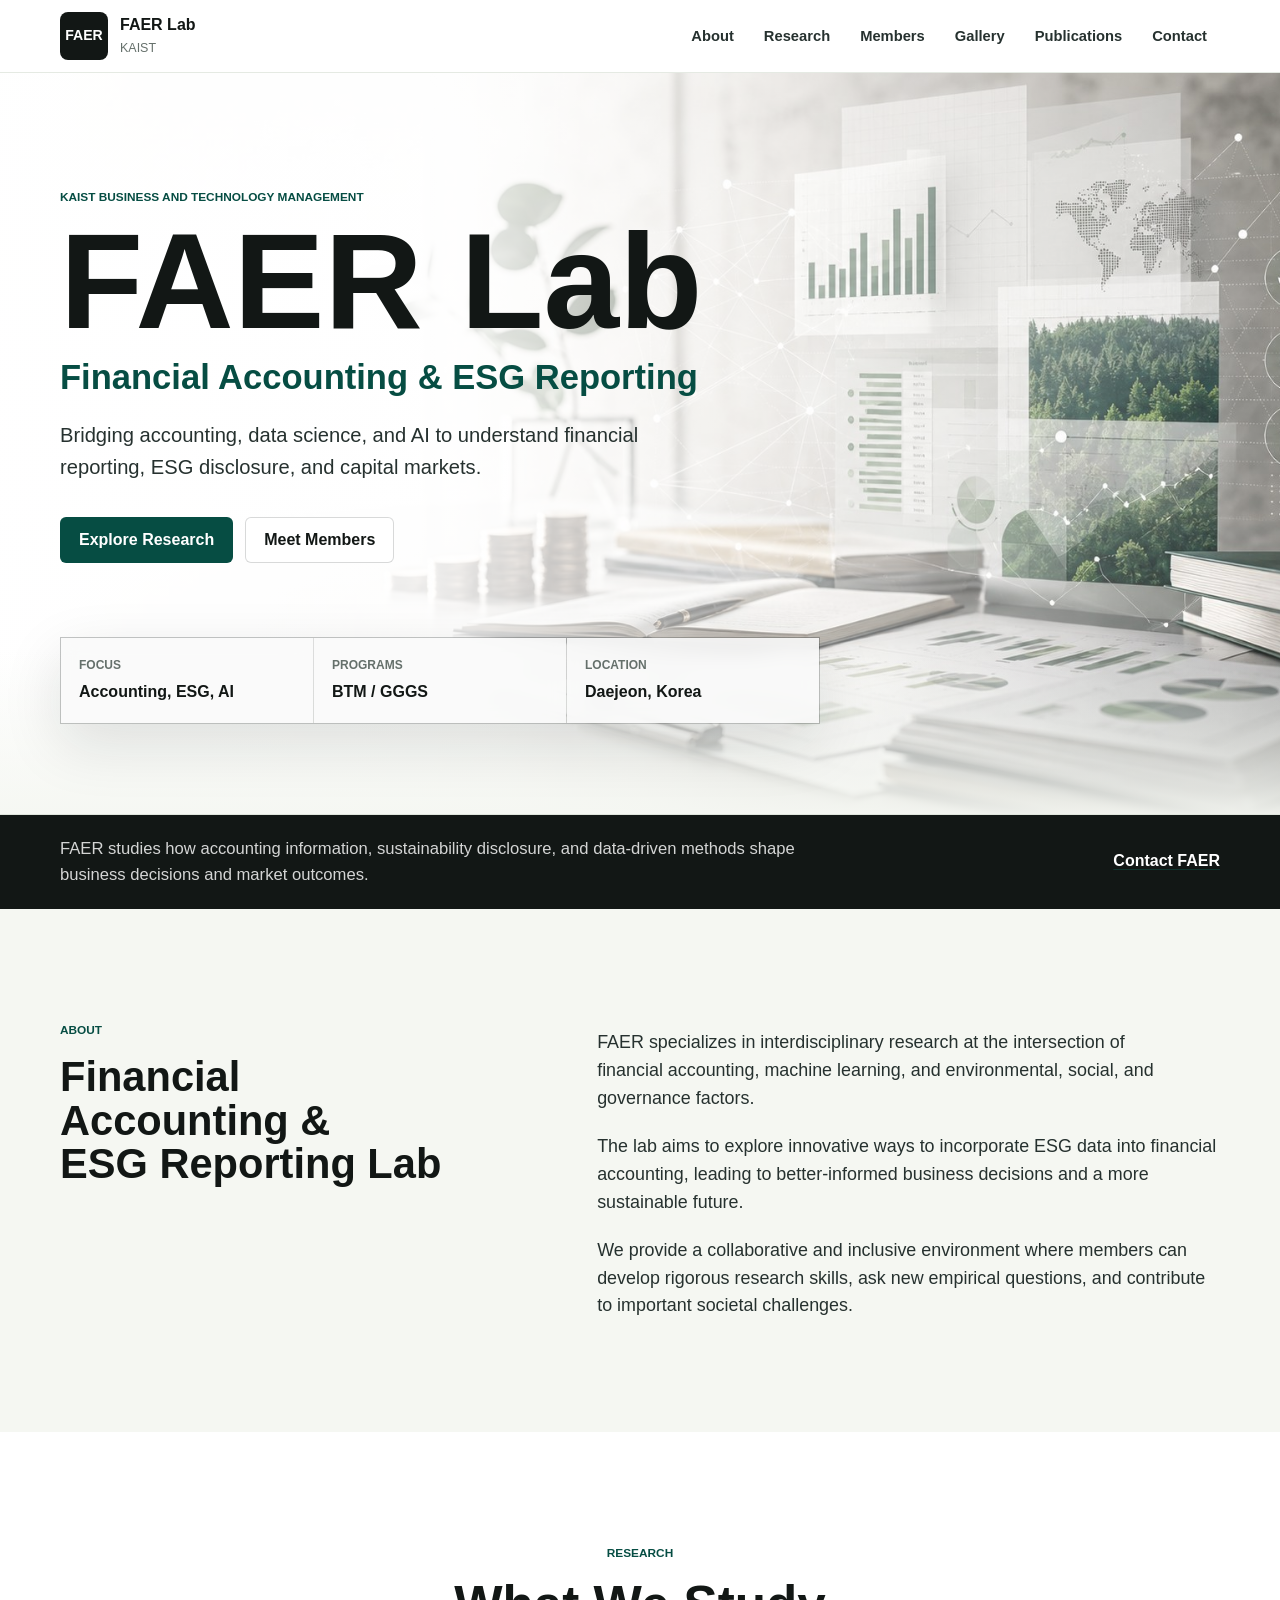
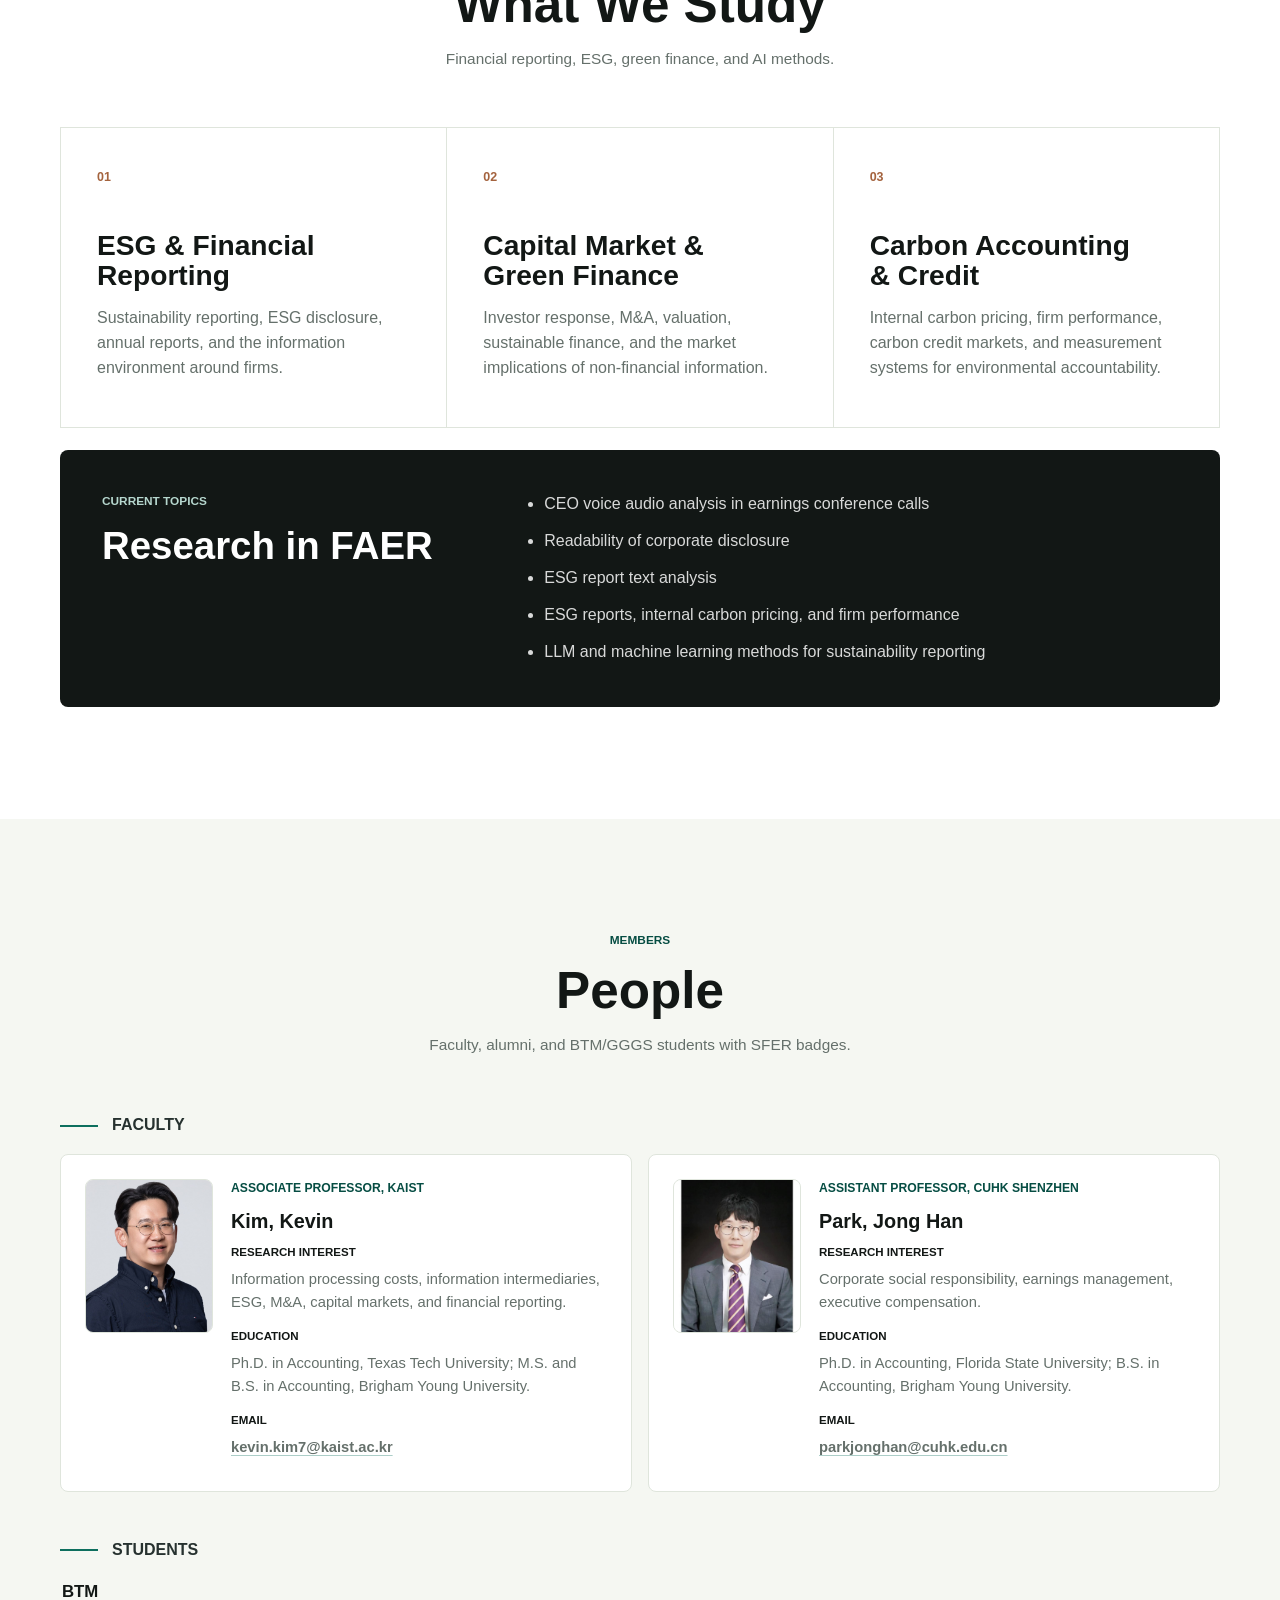
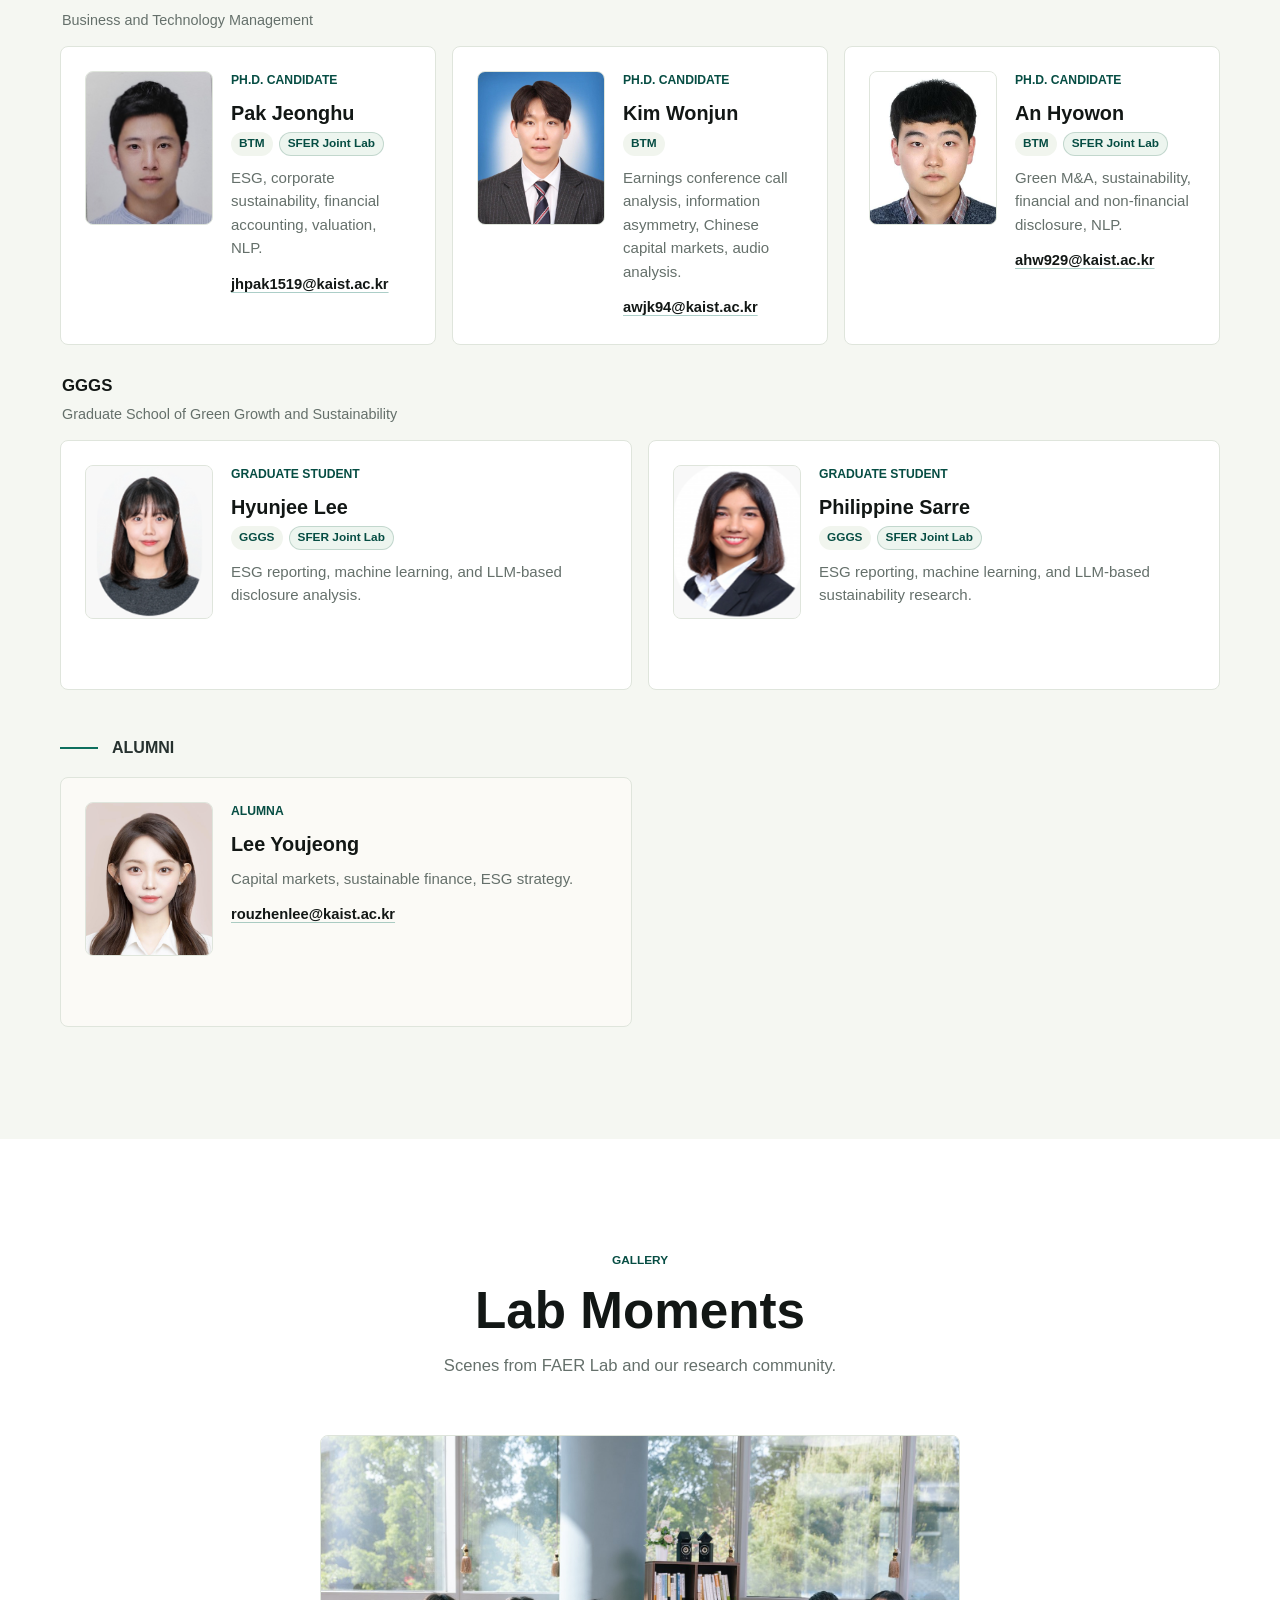
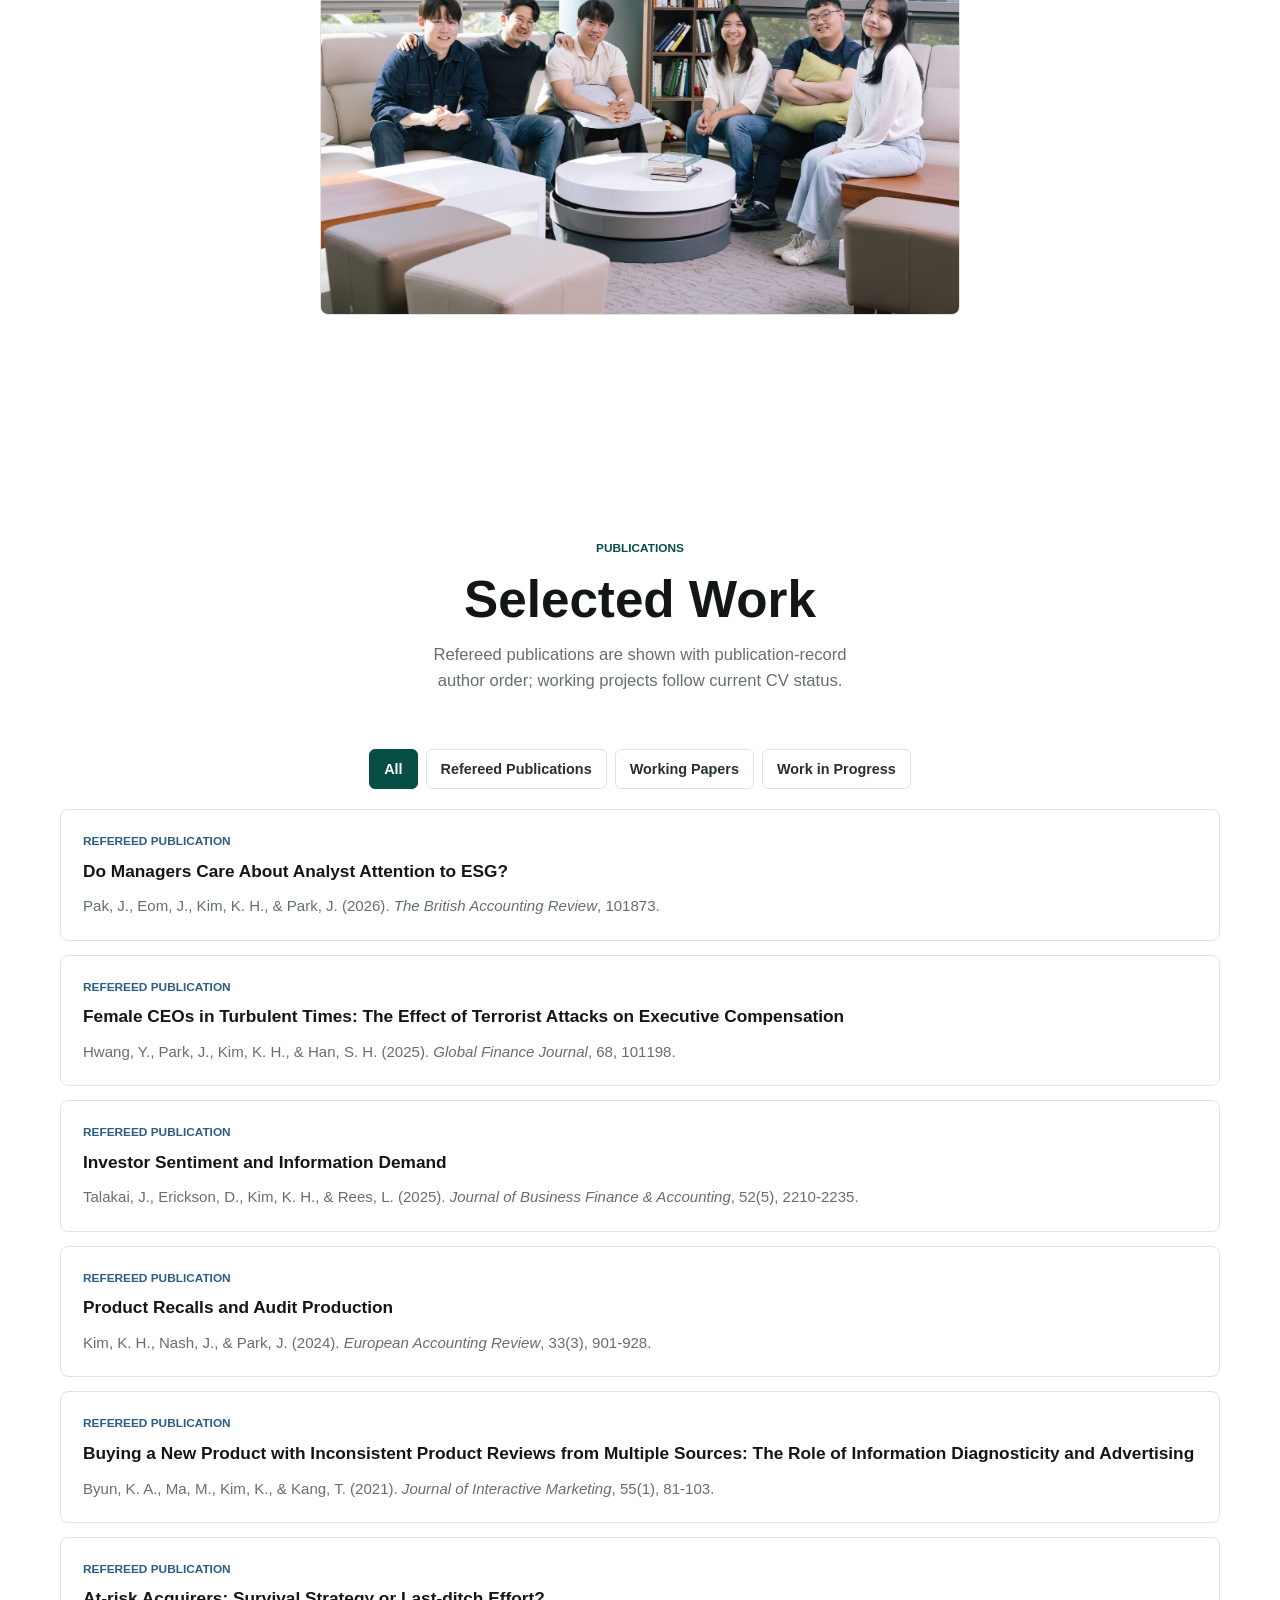
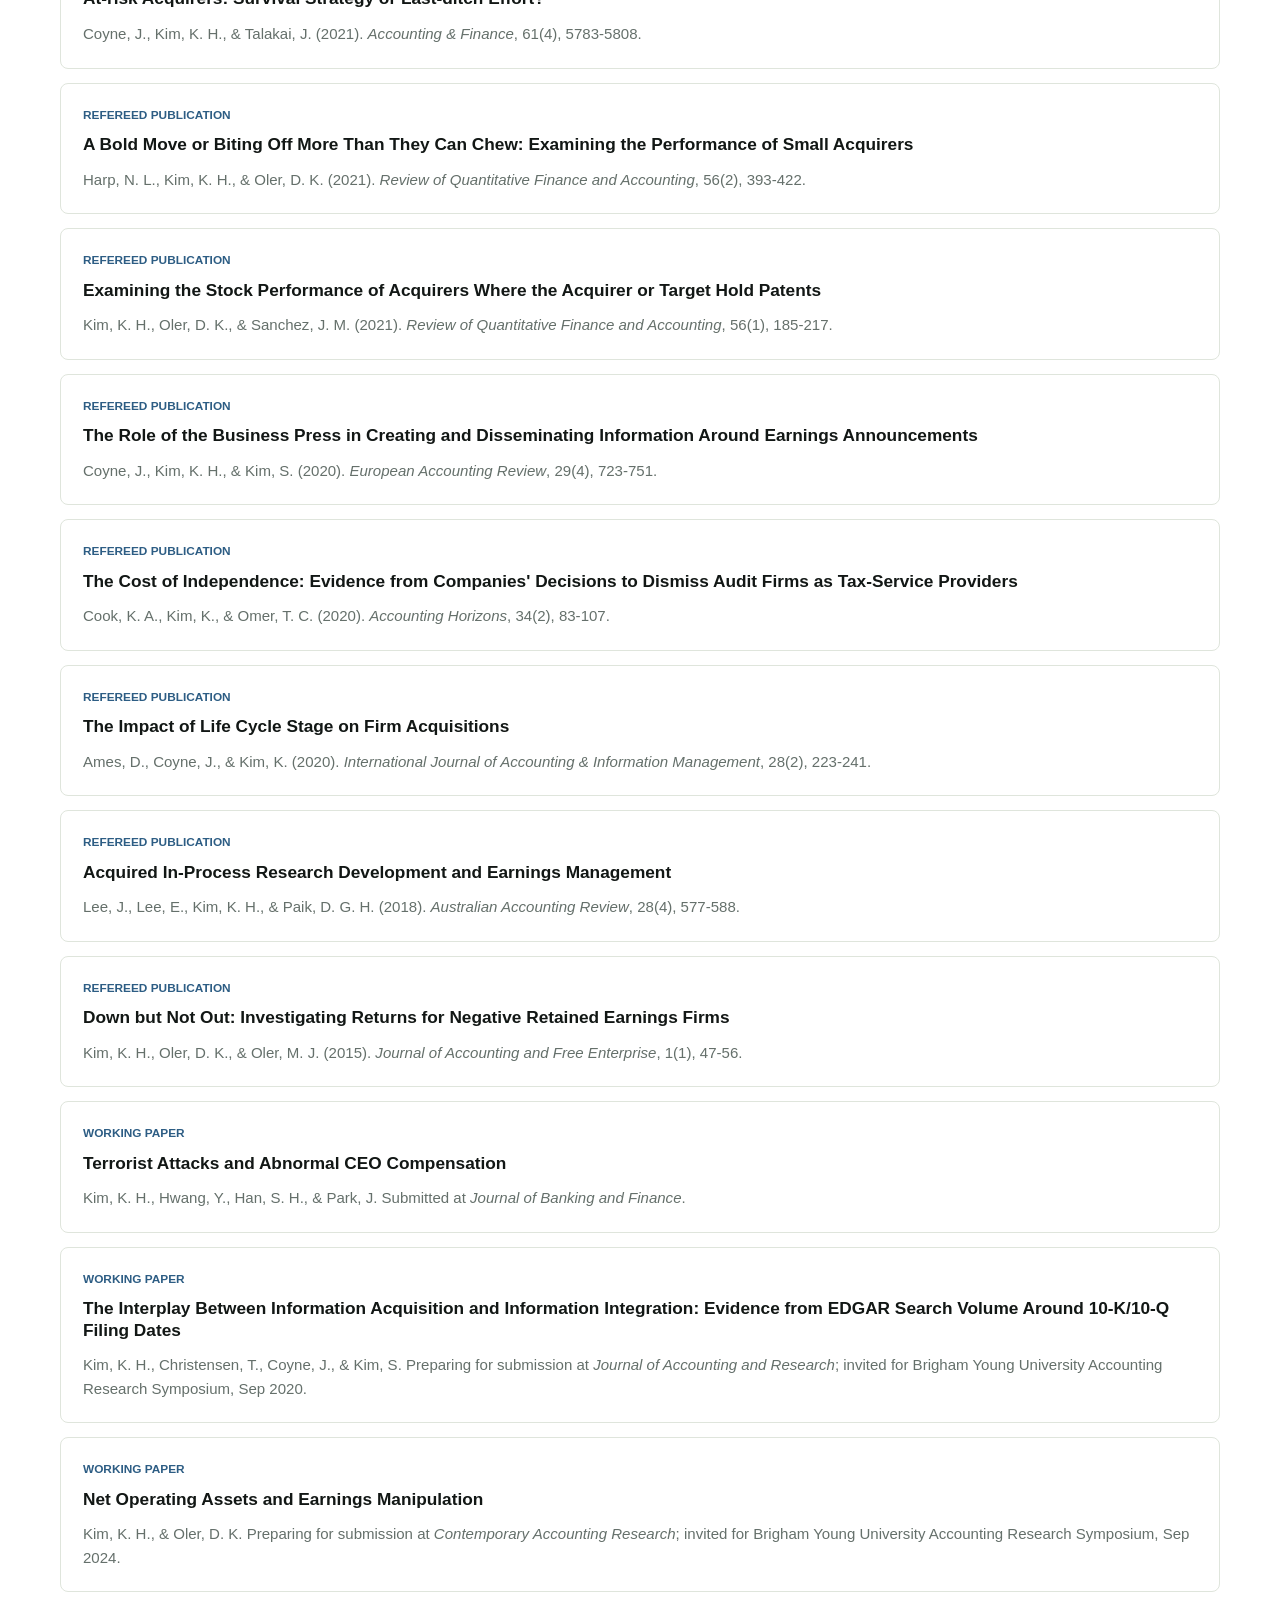
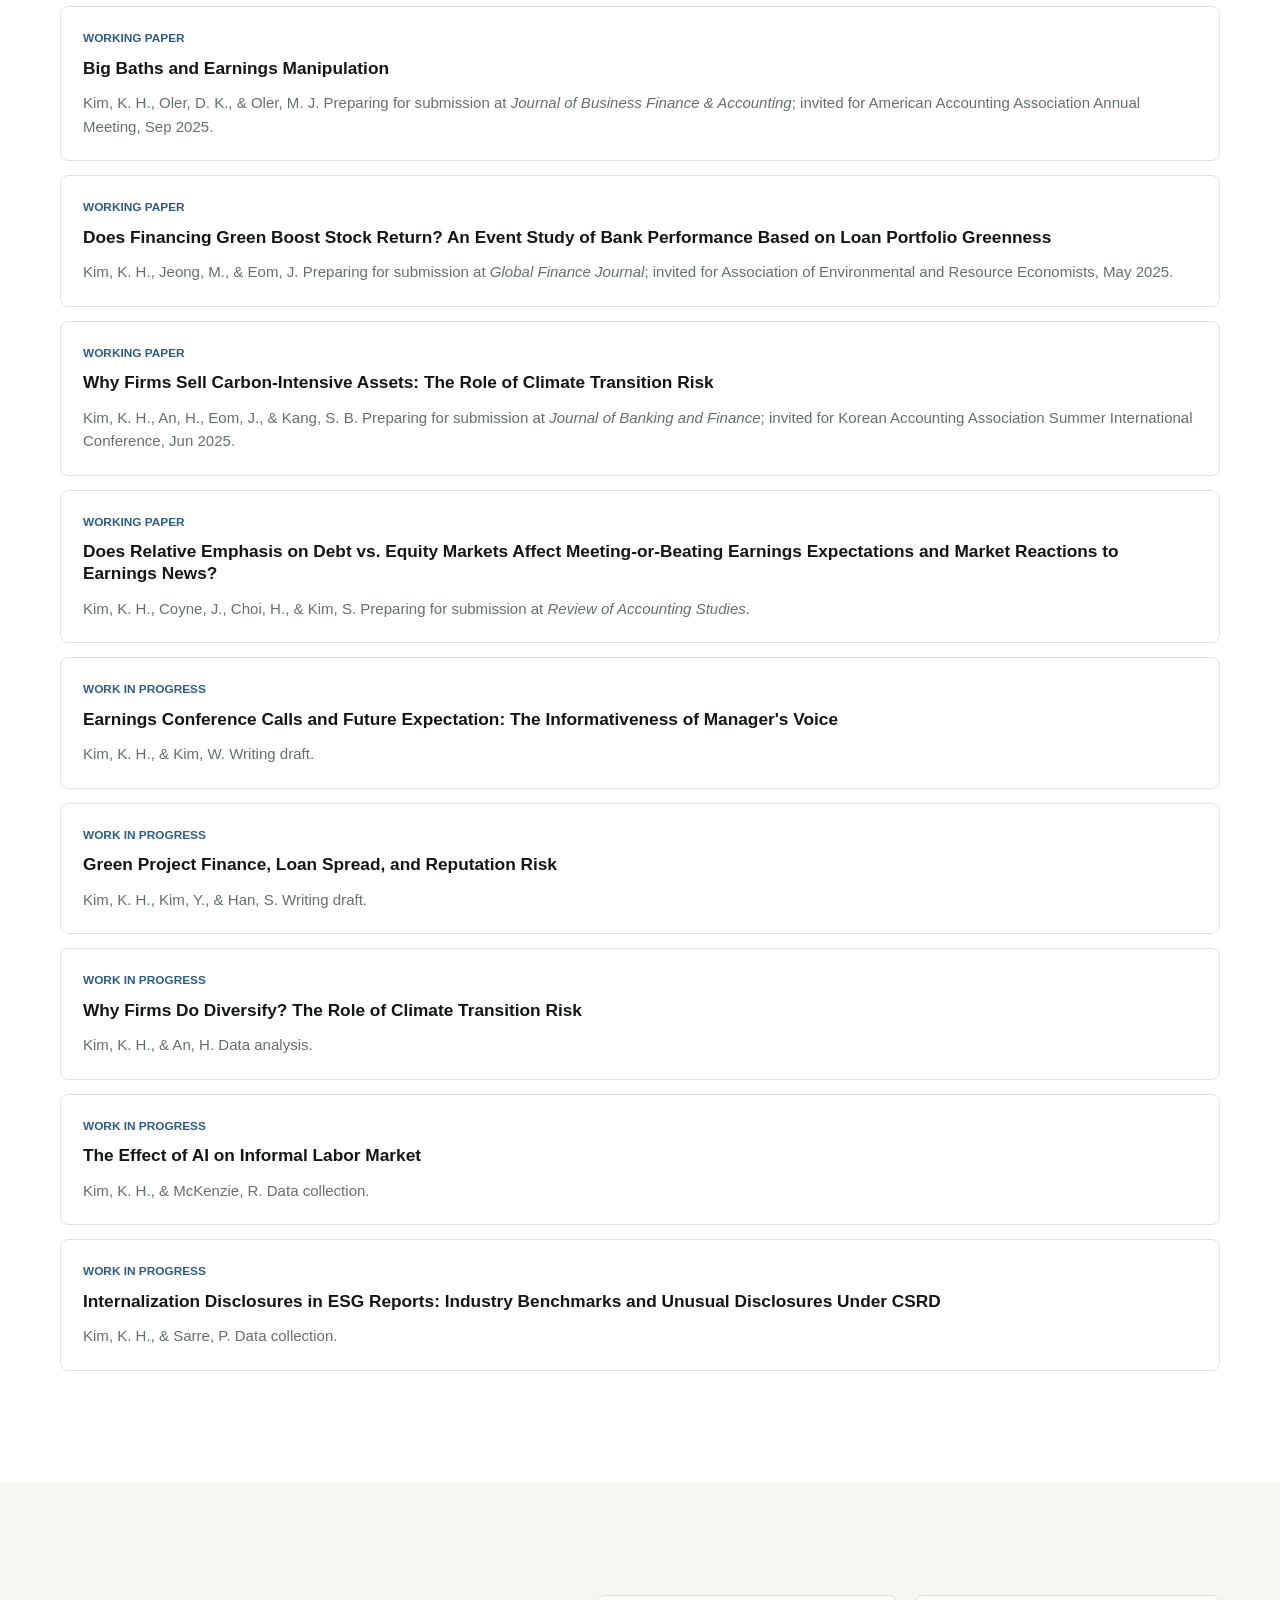
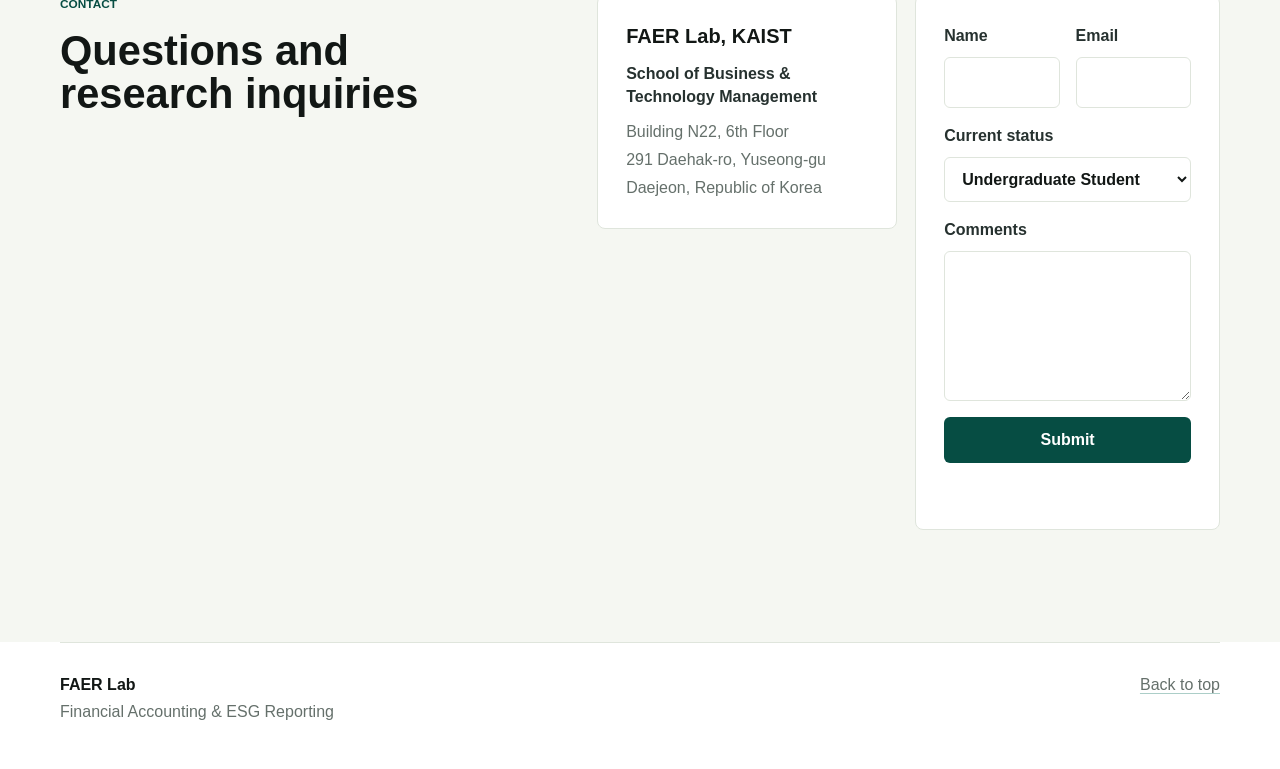
==== commit 2e4bb297: "Refine publication author listings" ====
--- a/index.html
+++ b/index.html
@@ -354,7 +354,7 @@
         <div class="section-heading">
           <p class="eyebrow">Publications</p>
           <h2>Selected Work</h2>
-          <p>Refereed publications, working papers, and work in progress from Kevin H. Kim's CV.</p>
+          <p>Refereed publications are shown with publication-record author order; working projects follow current CV status.</p>
         </div>
 
         <div class="publication-controls" aria-label="Publication filters">
@@ -368,127 +368,127 @@
           <article class="publication-item" data-type="journal">
             <p class="pub-type">Refereed Publication</p>
             <h3>Do Managers Care About Analyst Attention to ESG?</h3>
-            <p>Pak, J., Park, J. H., Eom, J., &amp; Kim, K. H. Forthcoming at <em>British Accounting Review</em>.</p>
-          </article>
-          <article class="publication-item" data-type="journal">
-            <p class="pub-type">Refereed Publication</p>
-            <h3>Female CEOs in Turbulent Times: The Effect of Terrorist Incidents on Executive Compensation</h3>
-            <p>With Yunji Hwang, Seung Hun Han, and Jonghan Park. <em>Global Finance Journal</em>, 2025, 101198.</p>
+            <p>Pak, J., Eom, J., Kim, K. H., &amp; Park, J. (2026). <em>The British Accounting Review</em>, 101873.</p>
+          </article>
+          <article class="publication-item" data-type="journal">
+            <p class="pub-type">Refereed Publication</p>
+            <h3>Female CEOs in Turbulent Times: The Effect of Terrorist Attacks on Executive Compensation</h3>
+            <p>Hwang, Y., Park, J., Kim, K. H., &amp; Han, S. H. (2025). <em>Global Finance Journal</em>, 68, 101198.</p>
           </article>
           <article class="publication-item" data-type="journal">
             <p class="pub-type">Refereed Publication</p>
             <h3>Investor Sentiment and Information Demand</h3>
-            <p>With Jayson Talakai, Devon Ericson, and Lynn Rees. <em>Journal of Business Finance and Accounting</em>, 2025.</p>
+            <p>Talakai, J., Erickson, D., Kim, K. H., &amp; Rees, L. (2025). <em>Journal of Business Finance &amp; Accounting</em>, 52(5), 2210-2235.</p>
           </article>
           <article class="publication-item" data-type="journal">
             <p class="pub-type">Refereed Publication</p>
             <h3>Product Recalls and Audit Production</h3>
-            <p>With Jonghan Park and Jonathan Nash. <em>European Accounting Review</em>, 2024, 33(3), 901-928.</p>
-          </article>
-          <article class="publication-item" data-type="journal">
-            <p class="pub-type">Refereed Publication</p>
-            <h3>Buying a New Product with Inconsistent Product Reviews from Multiple Sources</h3>
-            <p>With Kyung-ah Byun, Minghui Ma, and Taeghyun Kang. <em>Journal of Interactive Marketing</em>, 2021, 55, 81-103.</p>
+            <p>Kim, K. H., Nash, J., &amp; Park, J. (2024). <em>European Accounting Review</em>, 33(3), 901-928.</p>
+          </article>
+          <article class="publication-item" data-type="journal">
+            <p class="pub-type">Refereed Publication</p>
+            <h3>Buying a New Product with Inconsistent Product Reviews from Multiple Sources: The Role of Information Diagnosticity and Advertising</h3>
+            <p>Byun, K. A., Ma, M., Kim, K., &amp; Kang, T. (2021). <em>Journal of Interactive Marketing</em>, 55(1), 81-103.</p>
           </article>
           <article class="publication-item" data-type="journal">
             <p class="pub-type">Refereed Publication</p>
             <h3>At-risk Acquirers: Survival Strategy or Last-ditch Effort?</h3>
-            <p>With Joshua Coyne and Jayson Talakai. <em>Accounting and Finance</em>, 2021, 61(4), 5783-5808.</p>
+            <p>Coyne, J., Kim, K. H., &amp; Talakai, J. (2021). <em>Accounting &amp; Finance</em>, 61(4), 5783-5808.</p>
           </article>
           <article class="publication-item" data-type="journal">
             <p class="pub-type">Refereed Publication</p>
             <h3>A Bold Move or Biting Off More Than They Can Chew: Examining the Performance of Small Acquirers</h3>
-            <p>With Nancy Harp and Derek Oler. <em>Review of Quantitative Finance and Accounting</em>, 2021, 56(2), 393-422.</p>
+            <p>Harp, N. L., Kim, K. H., &amp; Oler, D. K. (2021). <em>Review of Quantitative Finance and Accounting</em>, 56(2), 393-422.</p>
           </article>
           <article class="publication-item" data-type="journal">
             <p class="pub-type">Refereed Publication</p>
             <h3>Examining the Stock Performance of Acquirers Where the Acquirer or Target Hold Patents</h3>
-            <p>With Derek Oler and Juan Manuel Sanchez. <em>Review of Quantitative Finance and Accounting</em>, 2021, 56(1), 185-217.</p>
+            <p>Kim, K. H., Oler, D. K., &amp; Sanchez, J. M. (2021). <em>Review of Quantitative Finance and Accounting</em>, 56(1), 185-217.</p>
           </article>
           <article class="publication-item" data-type="journal">
             <p class="pub-type">Refereed Publication</p>
             <h3>The Role of the Business Press in Creating and Disseminating Information Around Earnings Announcements</h3>
-            <p>With Joshua Coyne and Sangwan Kim. <em>European Accounting Review</em>, 2020, 29(4), 723-751.</p>
+            <p>Coyne, J., Kim, K. H., &amp; Kim, S. (2020). <em>European Accounting Review</em>, 29(4), 723-751.</p>
           </article>
           <article class="publication-item" data-type="journal">
             <p class="pub-type">Refereed Publication</p>
             <h3>The Cost of Independence: Evidence from Companies' Decisions to Dismiss Audit Firms as Tax-Service Providers</h3>
-            <p>With Kirsten Cook and Tom Omer. <em>Accounting Horizons</em>, 2020, 34(2), 83-107.</p>
+            <p>Cook, K. A., Kim, K., &amp; Omer, T. C. (2020). <em>Accounting Horizons</em>, 34(2), 83-107.</p>
           </article>
           <article class="publication-item" data-type="journal">
             <p class="pub-type">Refereed Publication</p>
             <h3>The Impact of Life Cycle Stage on Firm Acquisitions</h3>
-            <p>With Daniel Ames and Joshua Coyne. <em>International Journal of Accounting and Information Management</em>, 2020, 28(2), 223-241.</p>
+            <p>Ames, D., Coyne, J., &amp; Kim, K. (2020). <em>International Journal of Accounting &amp; Information Management</em>, 28(2), 223-241.</p>
           </article>
           <article class="publication-item" data-type="journal">
             <p class="pub-type">Refereed Publication</p>
             <h3>Acquired In-Process Research Development and Earnings Management</h3>
-            <p>With Junyoup Lee, Eun Suh Lee, and Daniel Paik. <em>Australian Accounting Review</em>, 2018, 28(4), 577-588.</p>
+            <p>Lee, J., Lee, E., Kim, K. H., &amp; Paik, D. G. H. (2018). <em>Australian Accounting Review</em>, 28(4), 577-588.</p>
           </article>
           <article class="publication-item" data-type="journal">
             <p class="pub-type">Refereed Publication</p>
             <h3>Down but Not Out: Investigating Returns for Negative Retained Earnings Firms</h3>
-            <p>With Derek Oler and Mitch Oler. <em>Journal of Accounting and Free Enterprise</em>, 2015, 1(1), 47-56.</p>
+            <p>Kim, K. H., Oler, D. K., &amp; Oler, M. J. (2015). <em>Journal of Accounting and Free Enterprise</em>, 1(1), 47-56.</p>
           </article>
           <article class="publication-item" data-type="working">
             <p class="pub-type">Working Paper</p>
             <h3>Terrorist Attacks and Abnormal CEO Compensation</h3>
-            <p>With Yunji Hwang, Seung Hun Han, and Jonghan Park. Submitted at <em>Journal of Banking and Finance</em>.</p>
+            <p>Kim, K. H., Hwang, Y., Han, S. H., &amp; Park, J. Submitted at <em>Journal of Banking and Finance</em>.</p>
           </article>
           <article class="publication-item" data-type="working">
             <p class="pub-type">Working Paper</p>
             <h3>The Interplay Between Information Acquisition and Information Integration: Evidence from EDGAR Search Volume Around 10-K/10-Q Filing Dates</h3>
-            <p>With Theodore Christensen, Joshua Coyne, and Sangwan Kim. Preparing for submission at <em>Journal of Accounting and Research</em>; invited for Brigham Young University Accounting Research Symposium, Sep 2020.</p>
+            <p>Kim, K. H., Christensen, T., Coyne, J., &amp; Kim, S. Preparing for submission at <em>Journal of Accounting and Research</em>; invited for Brigham Young University Accounting Research Symposium, Sep 2020.</p>
           </article>
           <article class="publication-item" data-type="working">
             <p class="pub-type">Working Paper</p>
             <h3>Net Operating Assets and Earnings Manipulation</h3>
-            <p>With Derek Oler. Preparing for submission at <em>Contemporary Accounting Research</em>; invited for Brigham Young University Accounting Research Symposium, Sep 2024.</p>
+            <p>Kim, K. H., &amp; Oler, D. K. Preparing for submission at <em>Contemporary Accounting Research</em>; invited for Brigham Young University Accounting Research Symposium, Sep 2024.</p>
           </article>
           <article class="publication-item" data-type="working">
             <p class="pub-type">Working Paper</p>
             <h3>Big Baths and Earnings Manipulation</h3>
-            <p>With Derek Oler and Mitch Oler. Preparing for submission at <em>Journal of Business Finance and Accounting</em>; invited for American Accounting Association Annual Meeting, Sep 2025.</p>
+            <p>Kim, K. H., Oler, D. K., &amp; Oler, M. J. Preparing for submission at <em>Journal of Business Finance &amp; Accounting</em>; invited for American Accounting Association Annual Meeting, Sep 2025.</p>
           </article>
           <article class="publication-item" data-type="working">
             <p class="pub-type">Working Paper</p>
             <h3>Does Financing Green Boost Stock Return? An Event Study of Bank Performance Based on Loan Portfolio Greenness</h3>
-            <p>With Minseong Jeong and Jiyong Eom. Preparing for submission at <em>Global Finance Journal</em>; invited for Association of Environmental and Resource Economists, May 2025.</p>
+            <p>Kim, K. H., Jeong, M., &amp; Eom, J. Preparing for submission at <em>Global Finance Journal</em>; invited for Association of Environmental and Resource Economists, May 2025.</p>
           </article>
           <article class="publication-item" data-type="working">
             <p class="pub-type">Working Paper</p>
             <h3>Why Firms Sell Carbon-Intensive Assets: The Role of Climate Transition Risk</h3>
-            <p>With Hyowon An, Jiyong Eom, and Sang Baum Kang. Preparing for submission at <em>Journal of Banking and Finance</em>; invited for Korean Accounting Association Summer International Conference, Jun 2025.</p>
+            <p>Kim, K. H., An, H., Eom, J., &amp; Kang, S. B. Preparing for submission at <em>Journal of Banking and Finance</em>; invited for Korean Accounting Association Summer International Conference, Jun 2025.</p>
           </article>
           <article class="publication-item" data-type="working">
             <p class="pub-type">Working Paper</p>
             <h3>Does Relative Emphasis on Debt vs. Equity Markets Affect Meeting-or-Beating Earnings Expectations and Market Reactions to Earnings News?</h3>
-            <p>With Joshua Coyne, Hoyong Choi, and Sangwan Kim. Preparing for submission at <em>Review of Accounting Studies</em>.</p>
+            <p>Kim, K. H., Coyne, J., Choi, H., &amp; Kim, S. Preparing for submission at <em>Review of Accounting Studies</em>.</p>
           </article>
           <article class="publication-item" data-type="progress">
             <p class="pub-type">Work in Progress</p>
             <h3>Earnings Conference Calls and Future Expectation: The Informativeness of Manager's Voice</h3>
-            <p>With Wonjun Kim. Writing draft.</p>
+            <p>Kim, K. H., &amp; Kim, W. Writing draft.</p>
           </article>
           <article class="publication-item" data-type="progress">
             <p class="pub-type">Work in Progress</p>
             <h3>Green Project Finance, Loan Spread, and Reputation Risk</h3>
-            <p>With Yukyung Kim and Seunghun Han. Writing draft.</p>
+            <p>Kim, K. H., Kim, Y., &amp; Han, S. Writing draft.</p>
           </article>
           <article class="publication-item" data-type="progress">
             <p class="pub-type">Work in Progress</p>
             <h3>Why Firms Do Diversify? The Role of Climate Transition Risk</h3>
-            <p>With Hyowon An. Data analysis.</p>
+            <p>Kim, K. H., &amp; An, H. Data analysis.</p>
           </article>
           <article class="publication-item" data-type="progress">
             <p class="pub-type">Work in Progress</p>
             <h3>The Effect of AI on Informal Labor Market</h3>
-            <p>With Rushell McKenzie. Data collection.</p>
+            <p>Kim, K. H., &amp; McKenzie, R. Data collection.</p>
           </article>
           <article class="publication-item" data-type="progress">
             <p class="pub-type">Work in Progress</p>
             <h3>Internalization Disclosures in ESG Reports: Industry Benchmarks and Unusual Disclosures Under CSRD</h3>
-            <p>With Philippine Sarre. Data collection.</p>
+            <p>Kim, K. H., &amp; Sarre, P. Data collection.</p>
           </article>
         </div>
       </section>
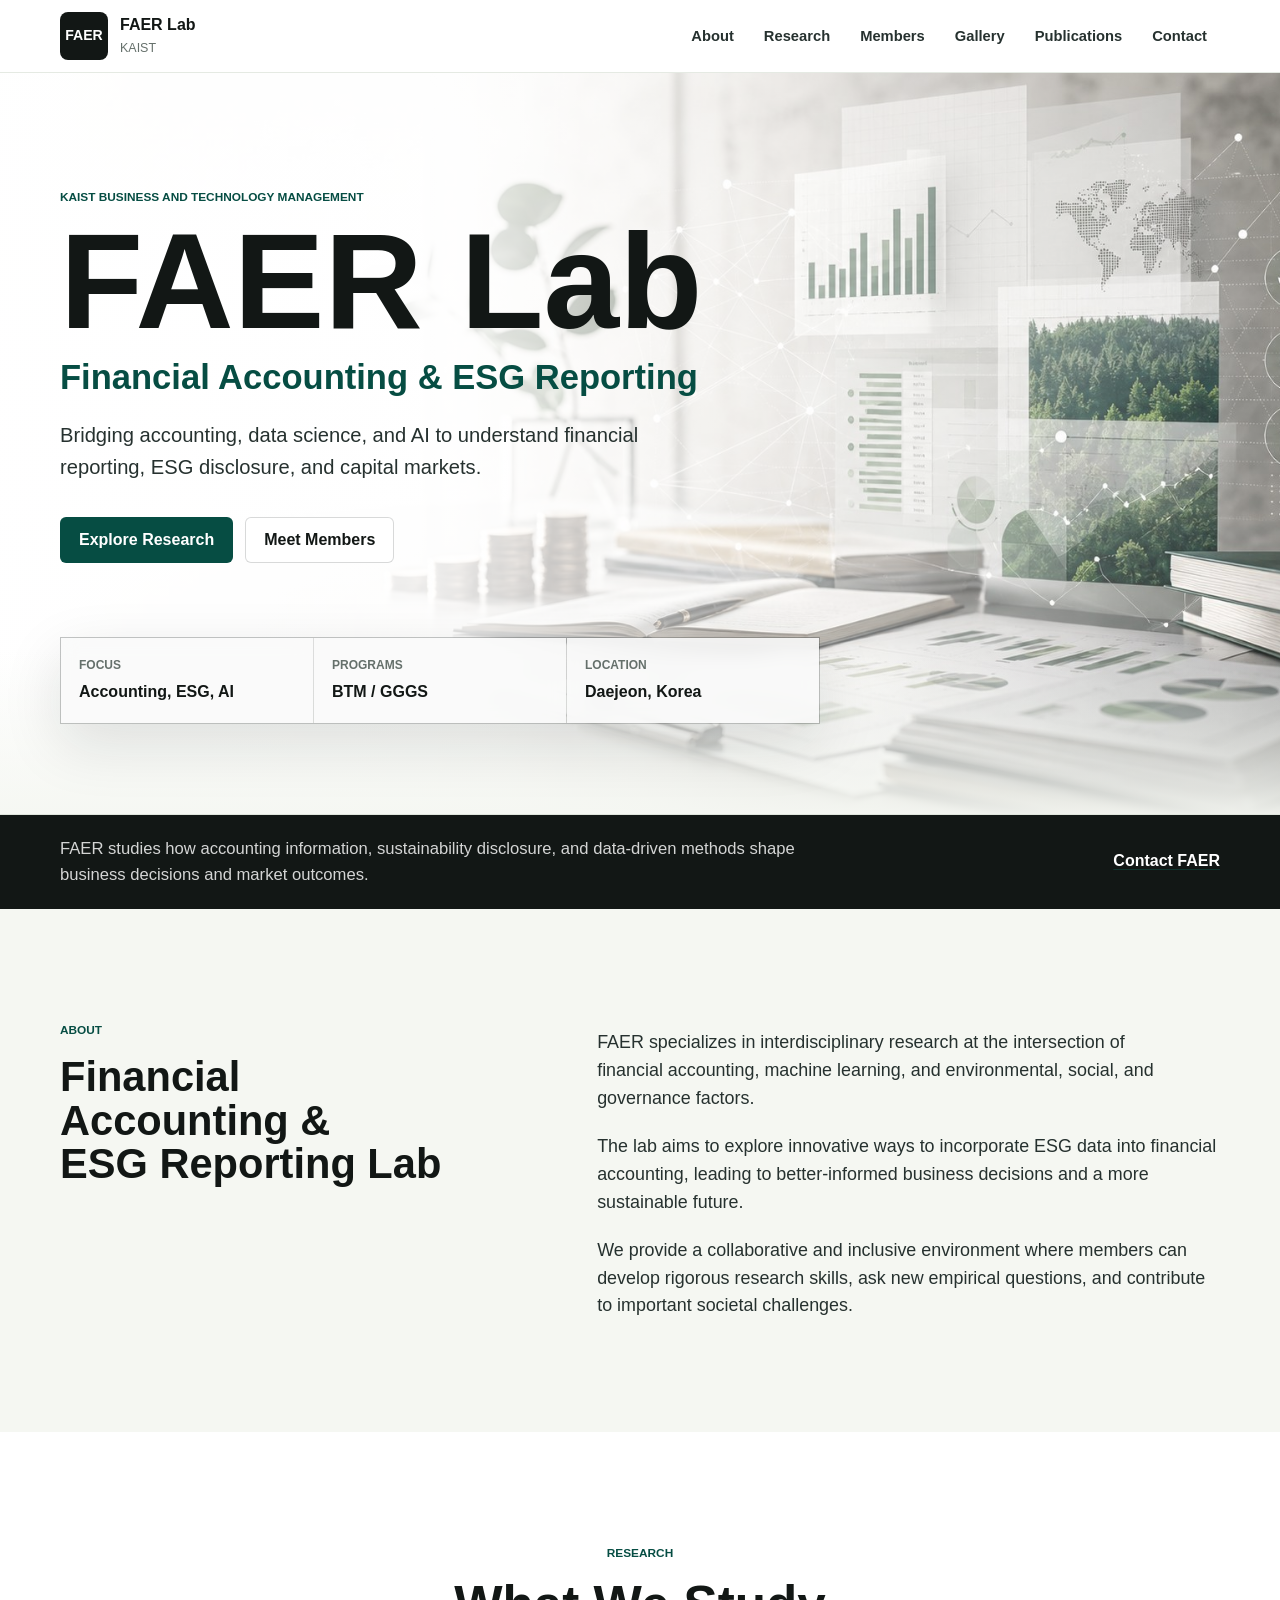
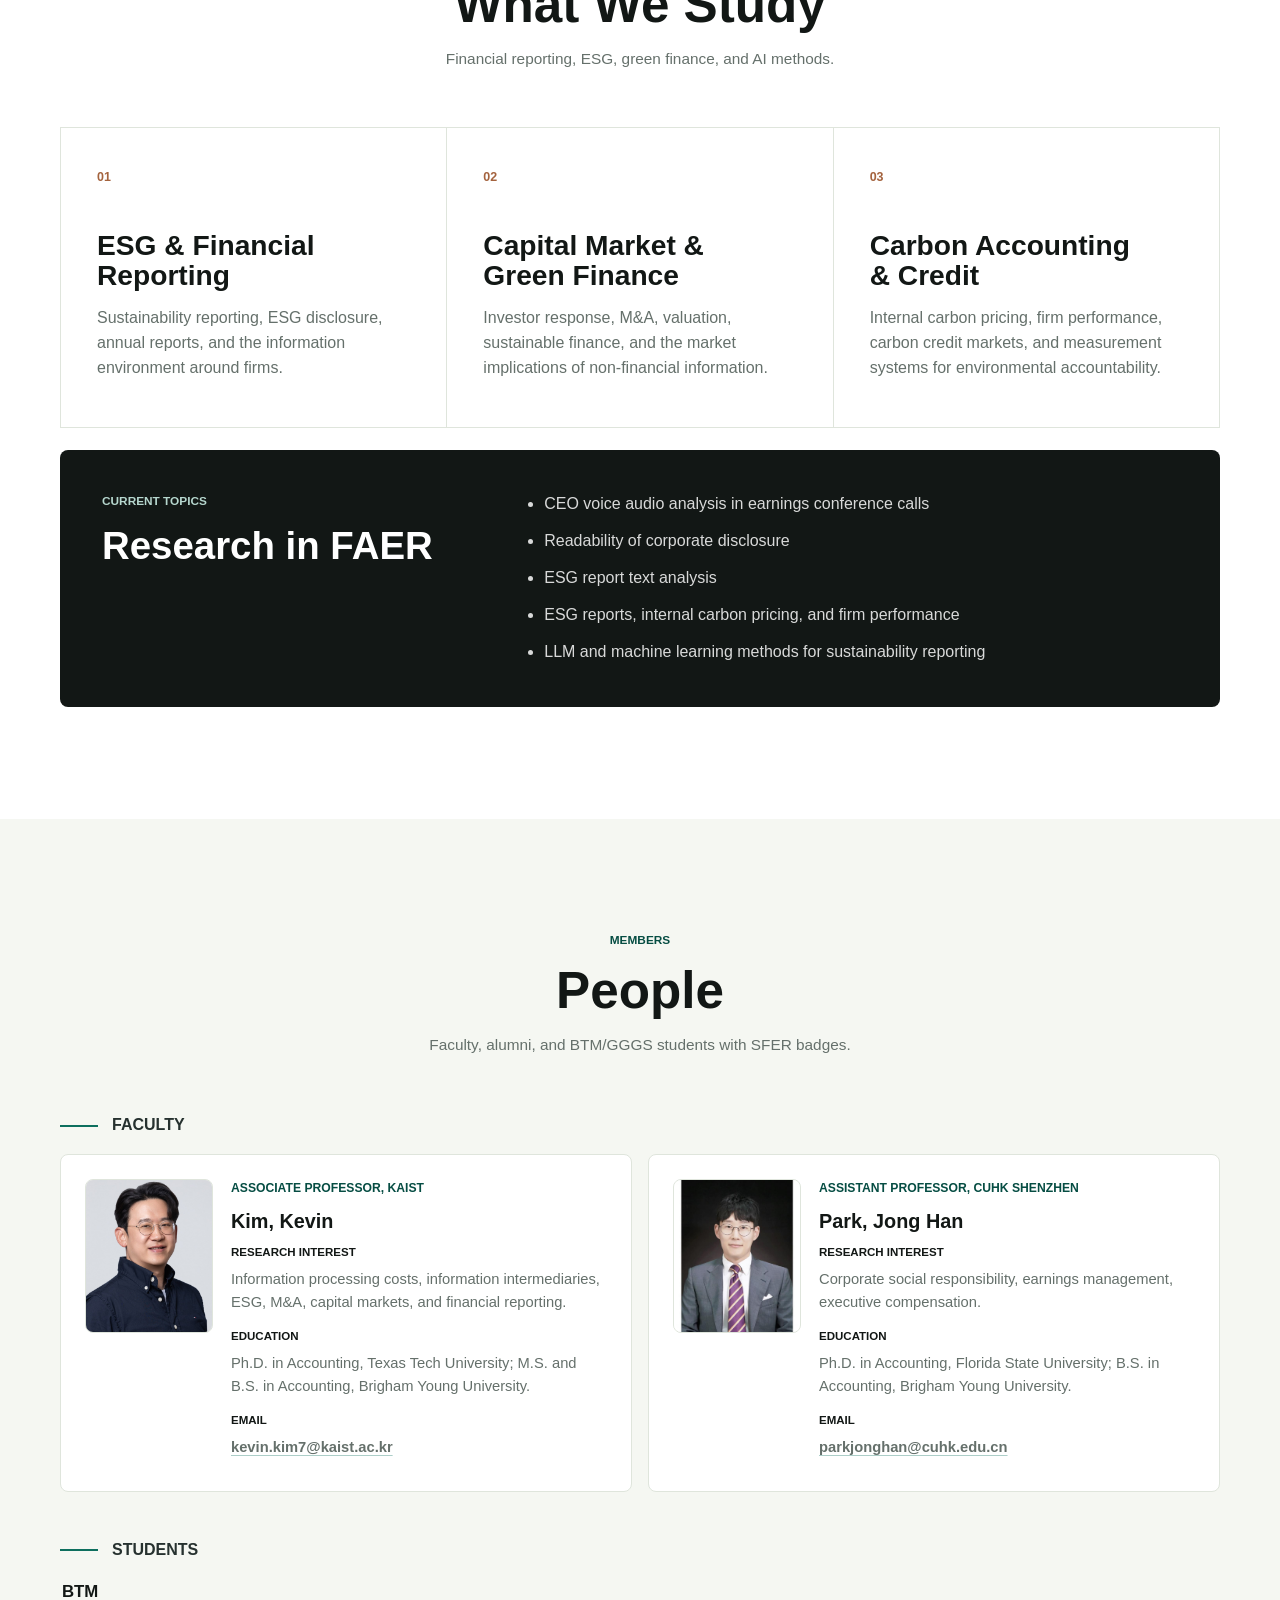
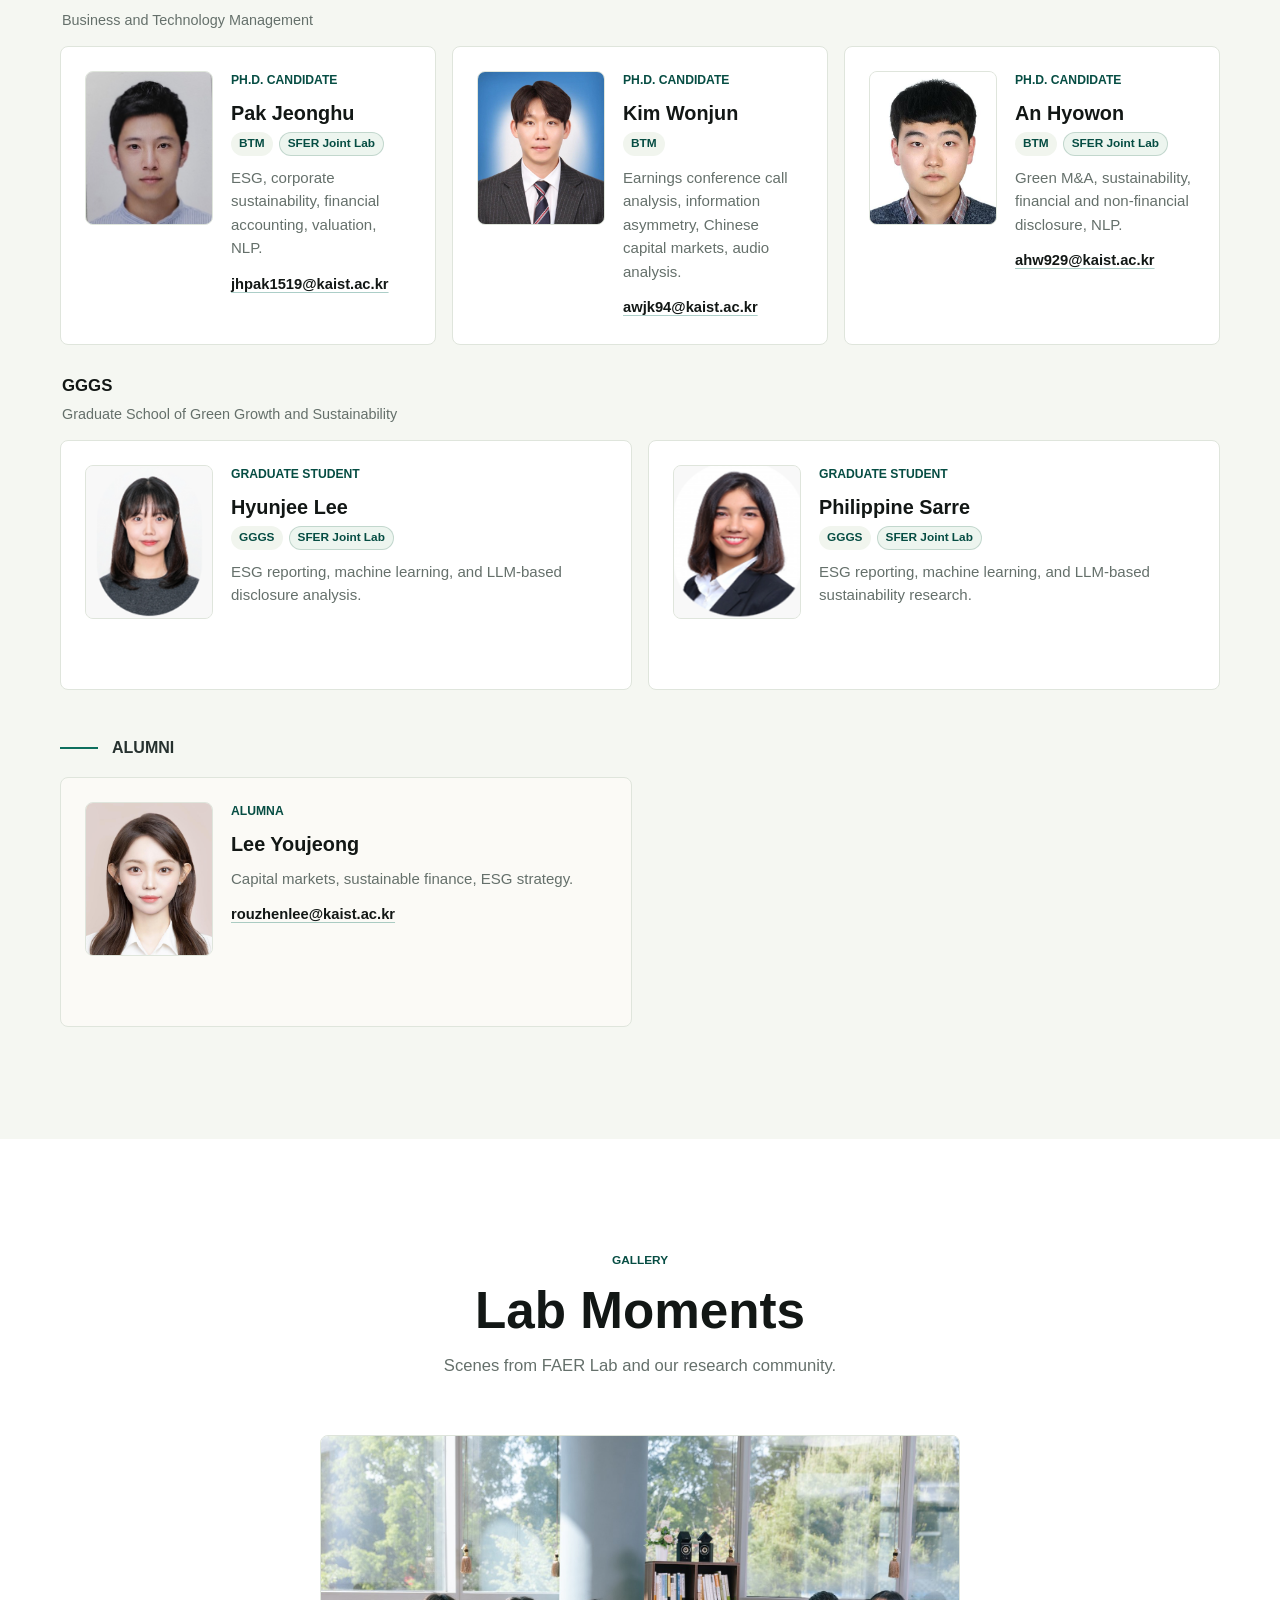
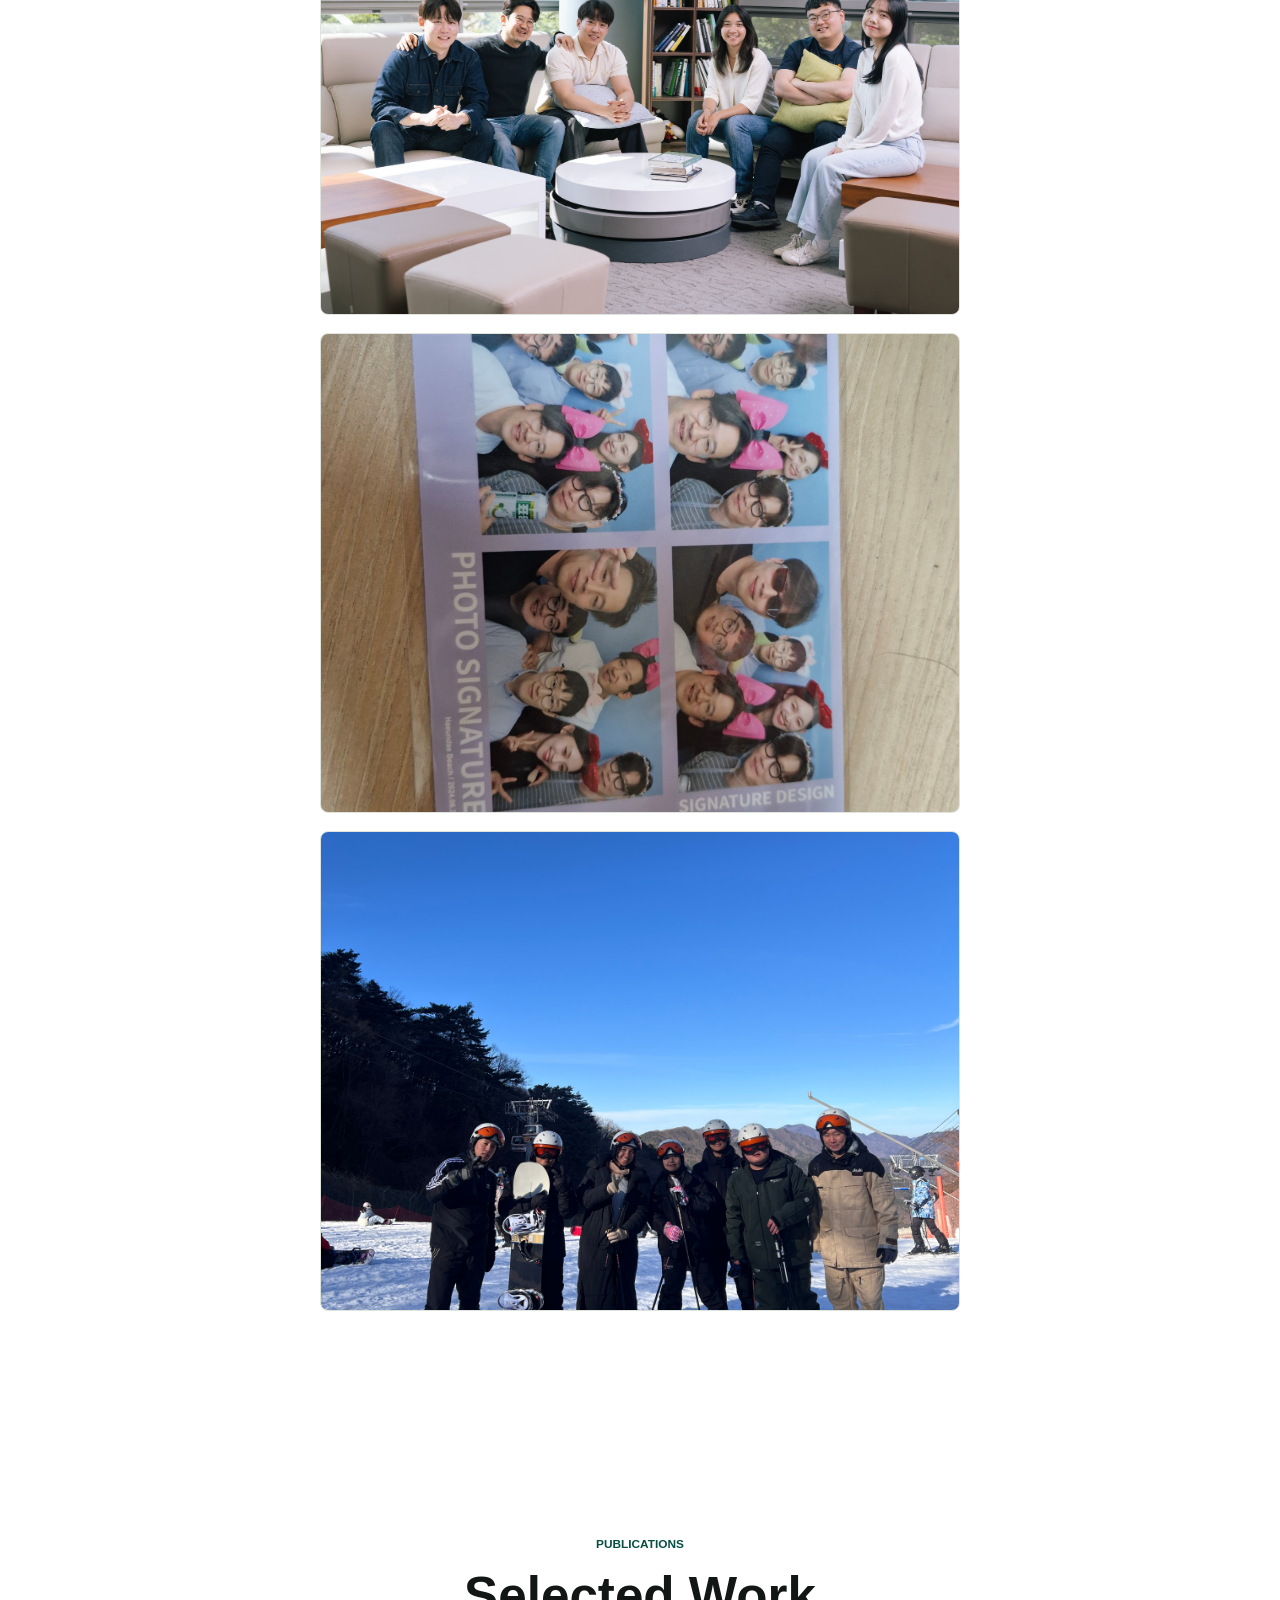
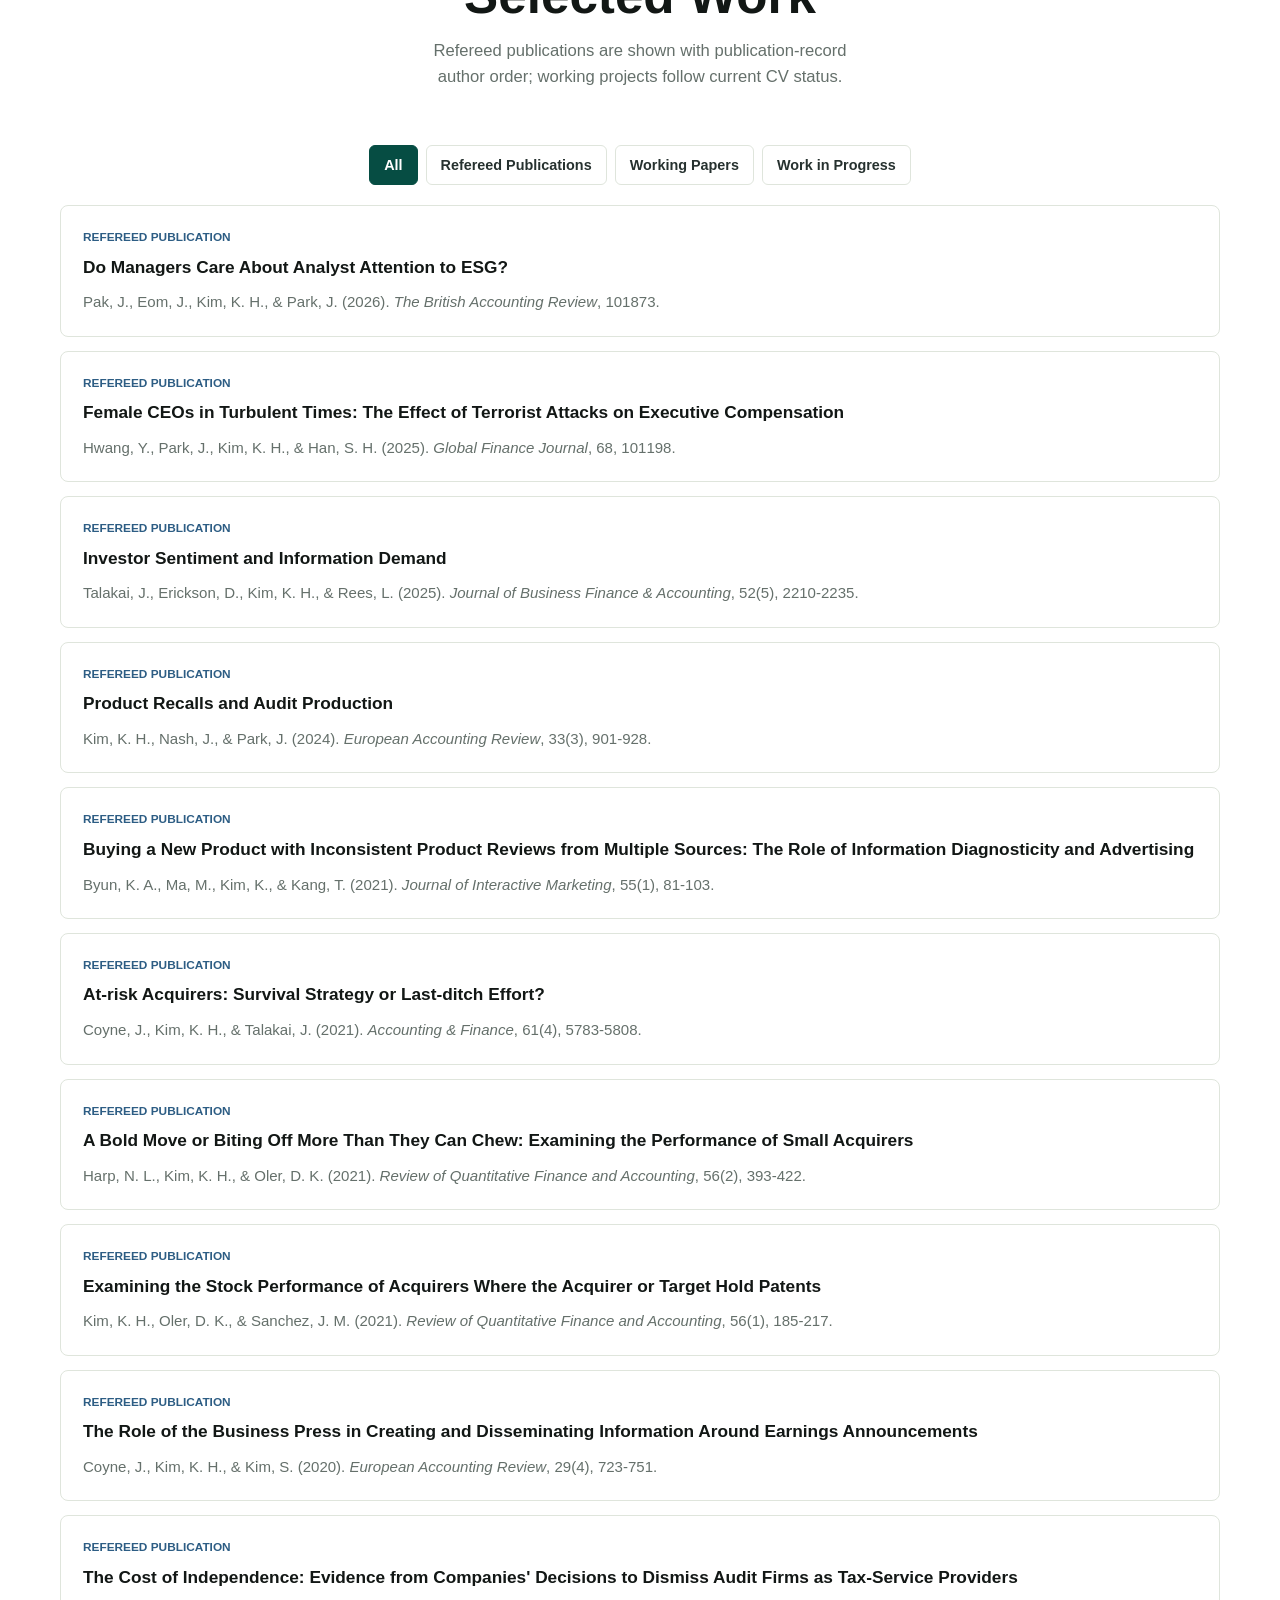
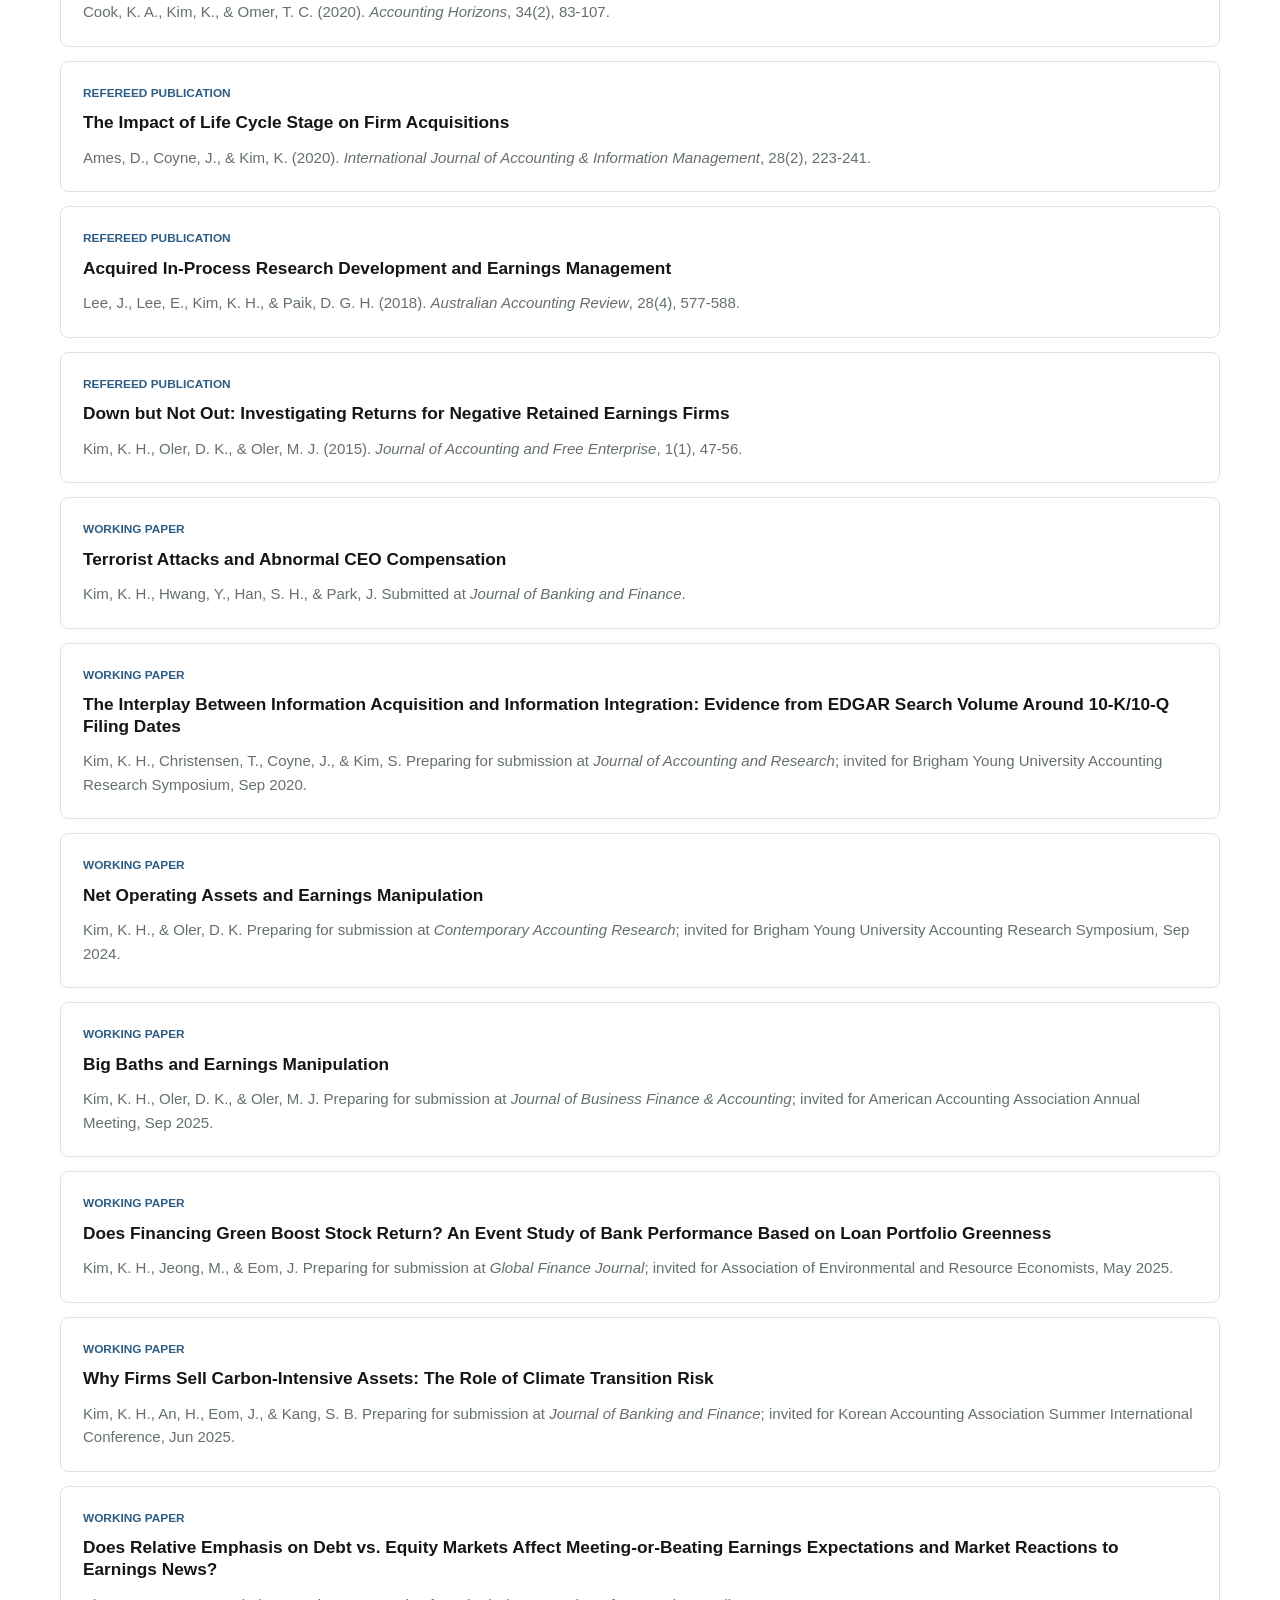
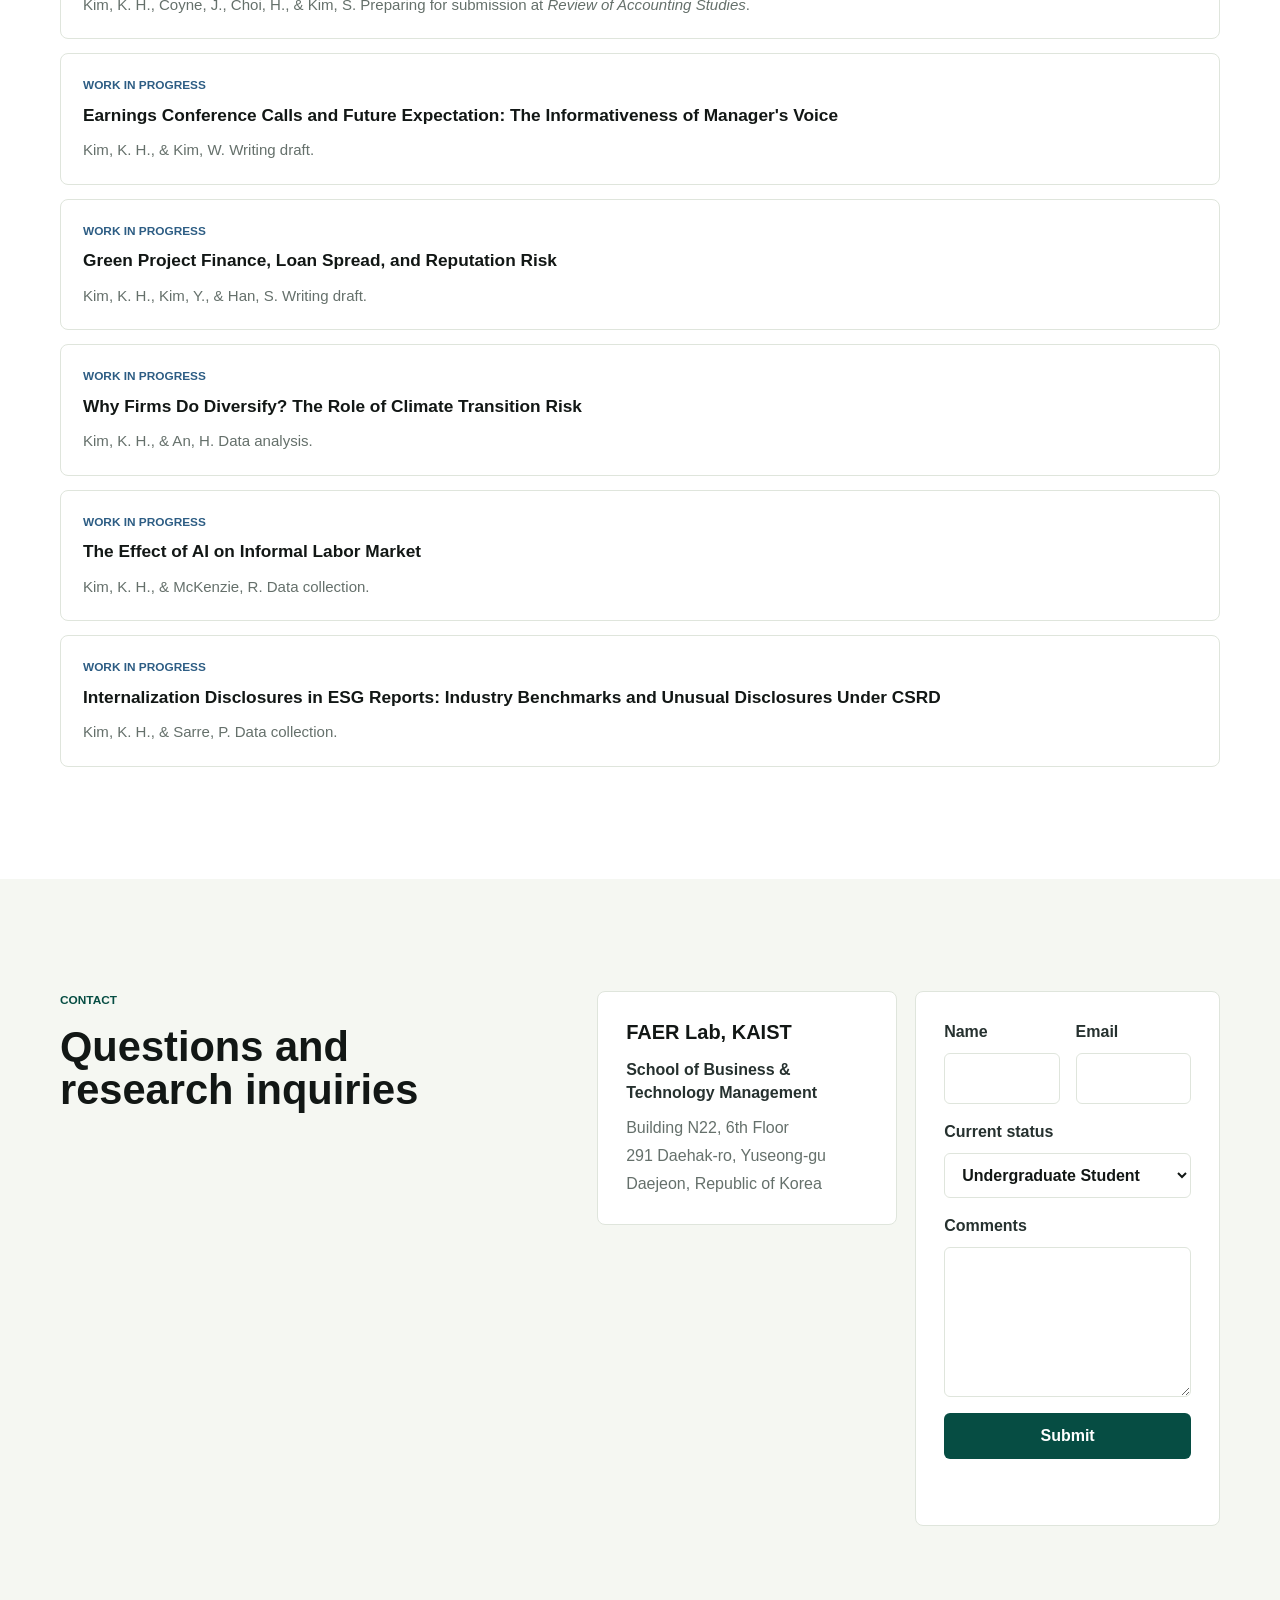
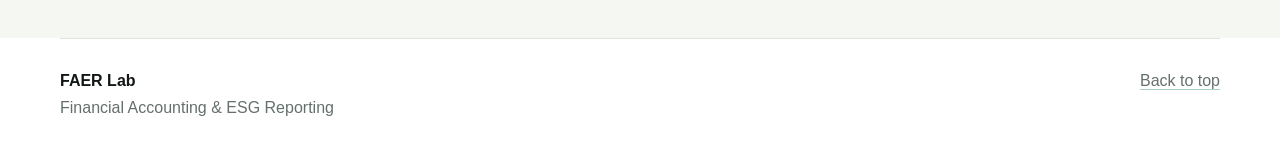
==== commit d81fab60: "Add new lab moments photos" ====
--- a/index.html
+++ b/index.html
@@ -347,6 +347,28 @@
               <img src="assets/gallery/faer-lab-gallery-01.jpg" alt="FAER Lab members seated together in a sunlit lounge" loading="lazy" />
             </button>
           </figure>
+          <figure class="gallery-item gallery-feature">
+            <button
+              class="gallery-trigger"
+              type="button"
+              data-full="assets/gallery/faer-lab-gallery-02.jpg"
+              data-alt="FAER Lab members posing together in a photo booth print"
+              aria-label="Open gallery image"
+            >
+              <img src="assets/gallery/faer-lab-gallery-02.jpg" alt="FAER Lab members posing together in a photo booth print" loading="lazy" />
+            </button>
+          </figure>
+          <figure class="gallery-item gallery-feature">
+            <button
+              class="gallery-trigger"
+              type="button"
+              data-full="assets/gallery/faer-lab-gallery-03.jpg"
+              data-alt="FAER Lab members on a winter ski trip"
+              aria-label="Open gallery image"
+            >
+              <img src="assets/gallery/faer-lab-gallery-03.jpg" alt="FAER Lab members on a winter ski trip" loading="lazy" />
+            </button>
+          </figure>
         </div>
       </section>
 
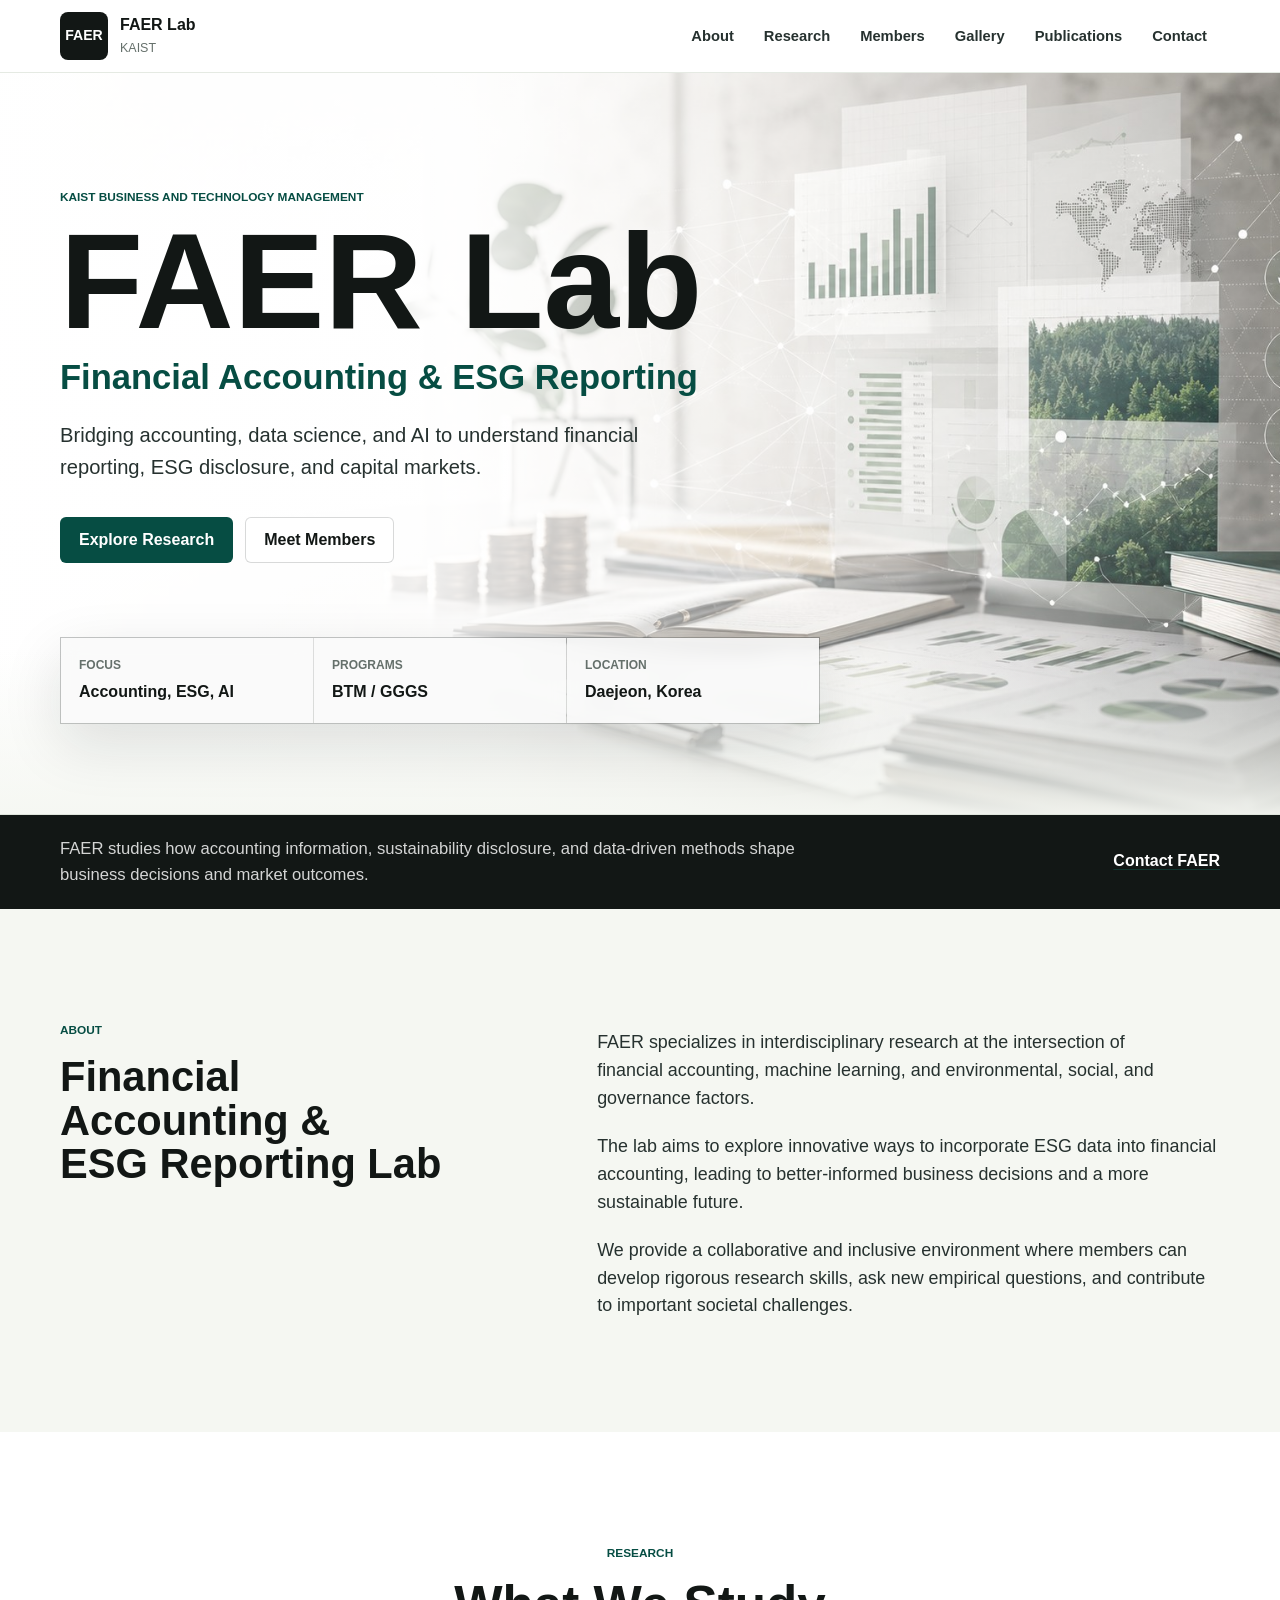
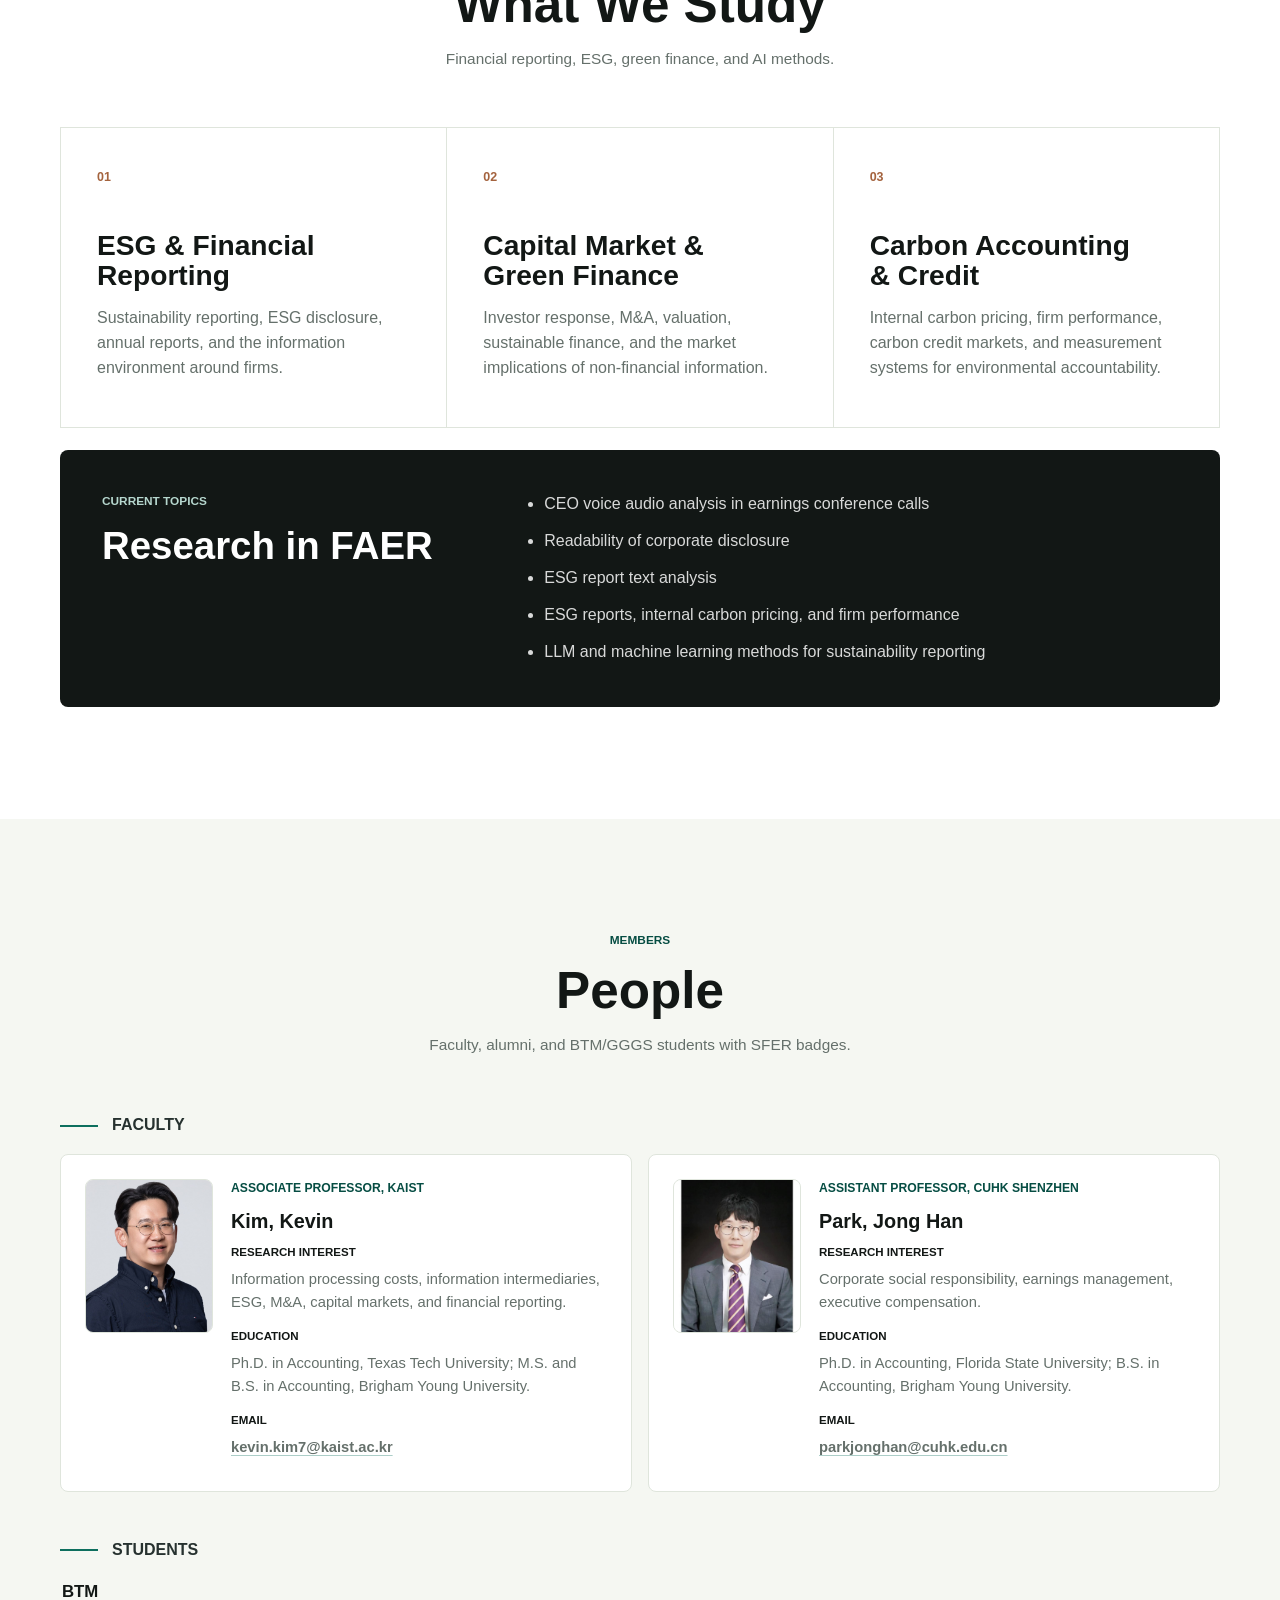
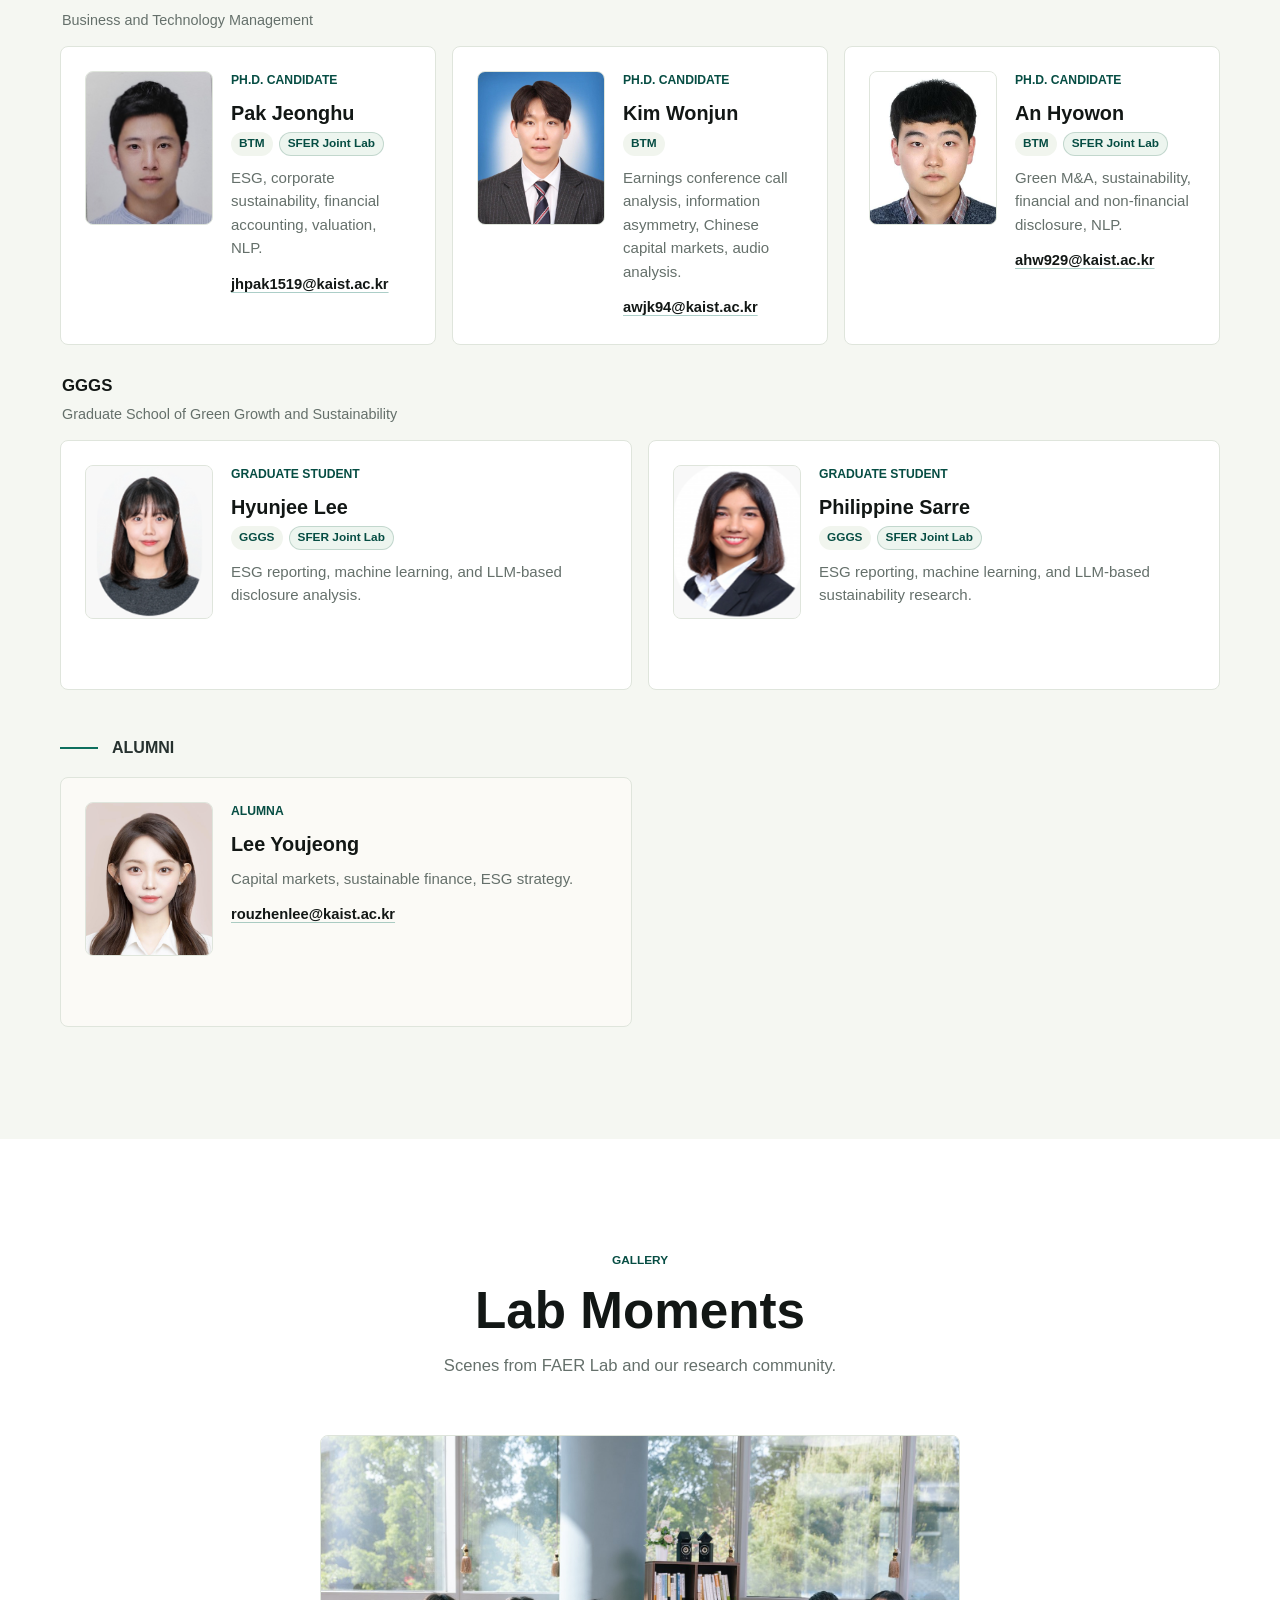
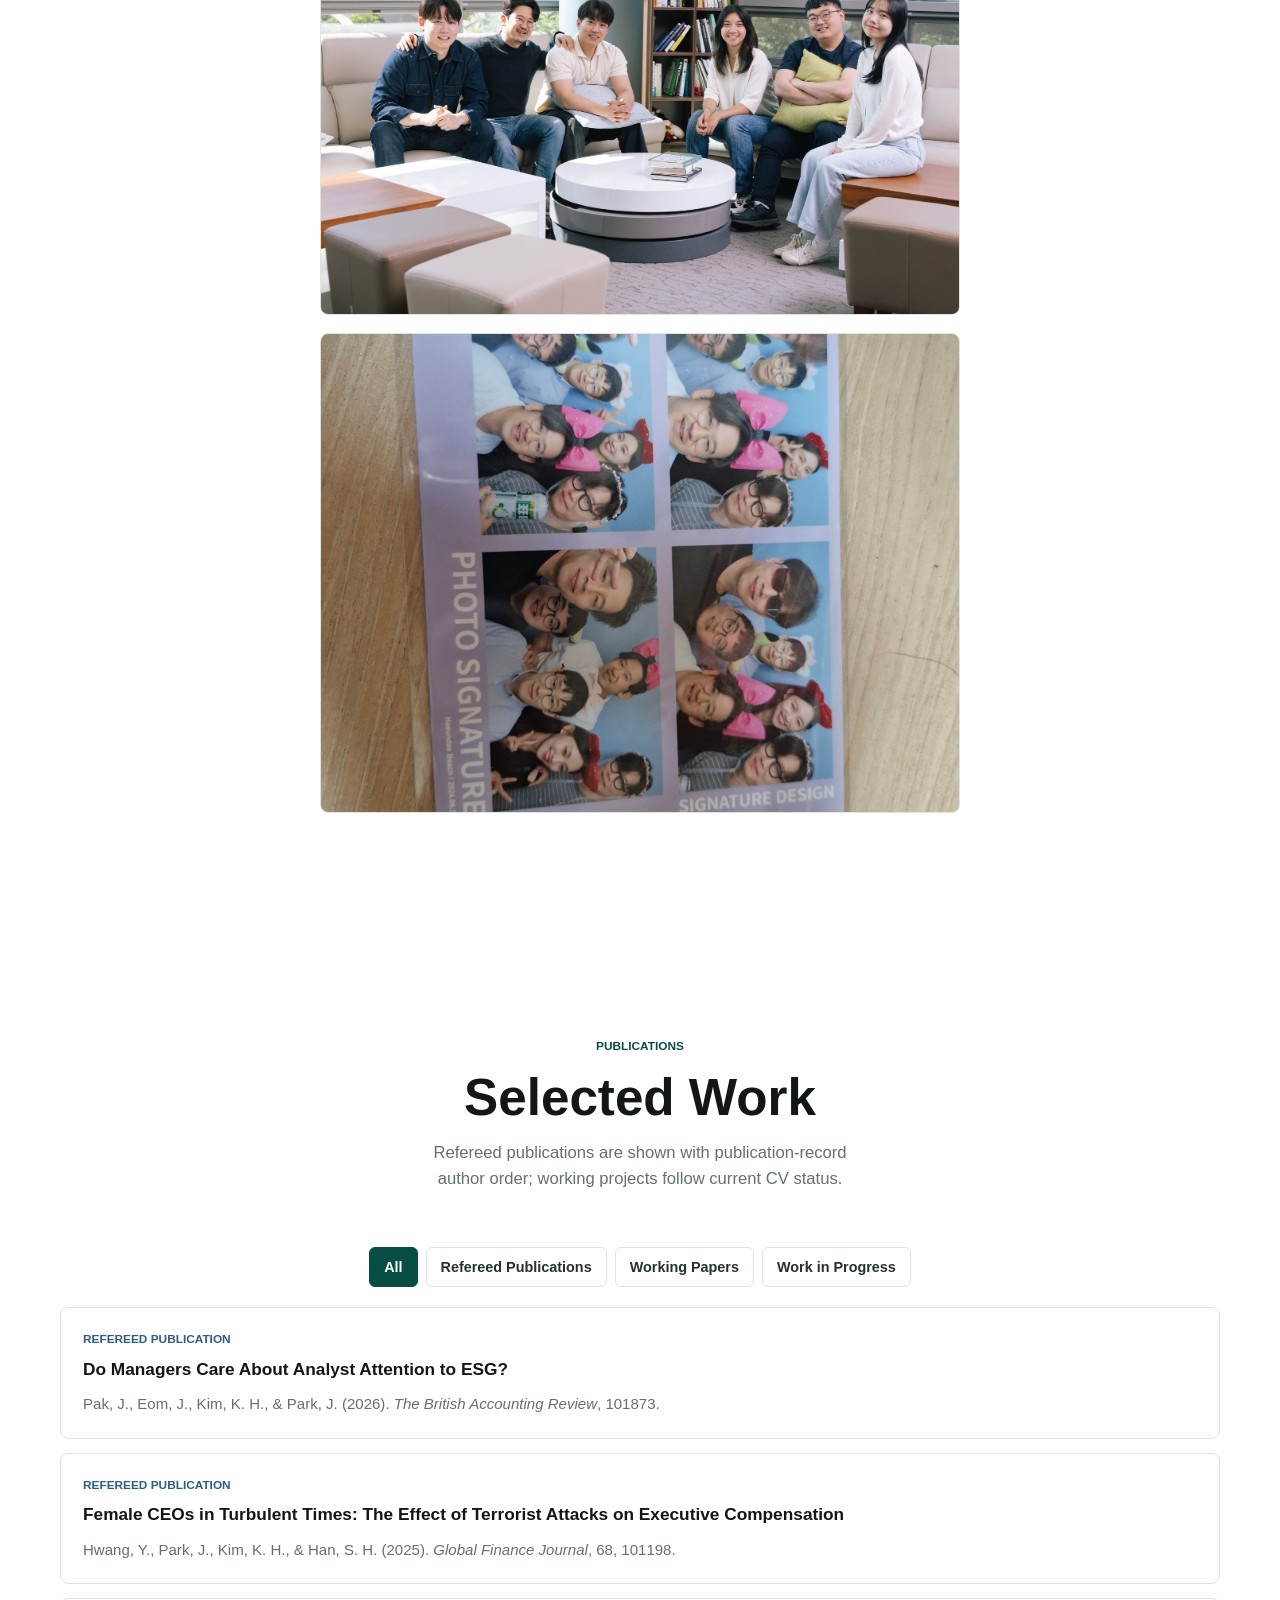
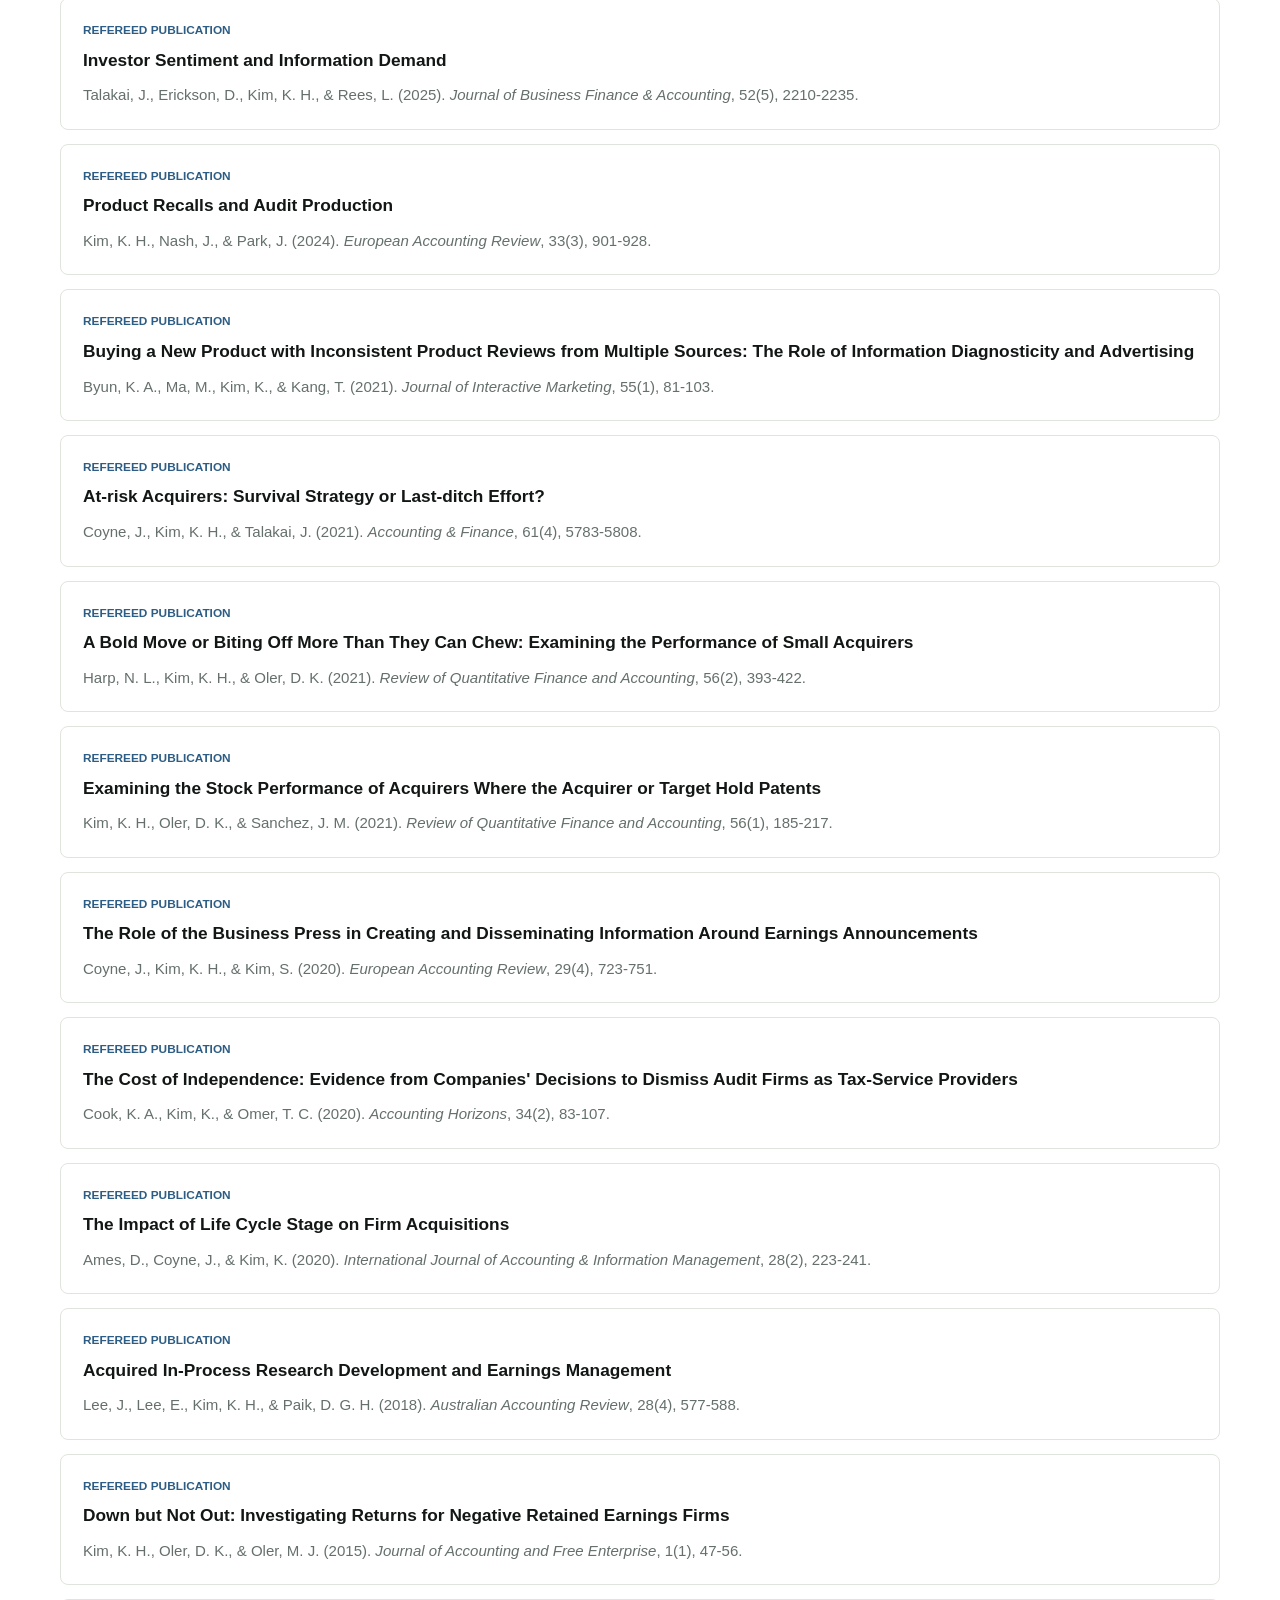
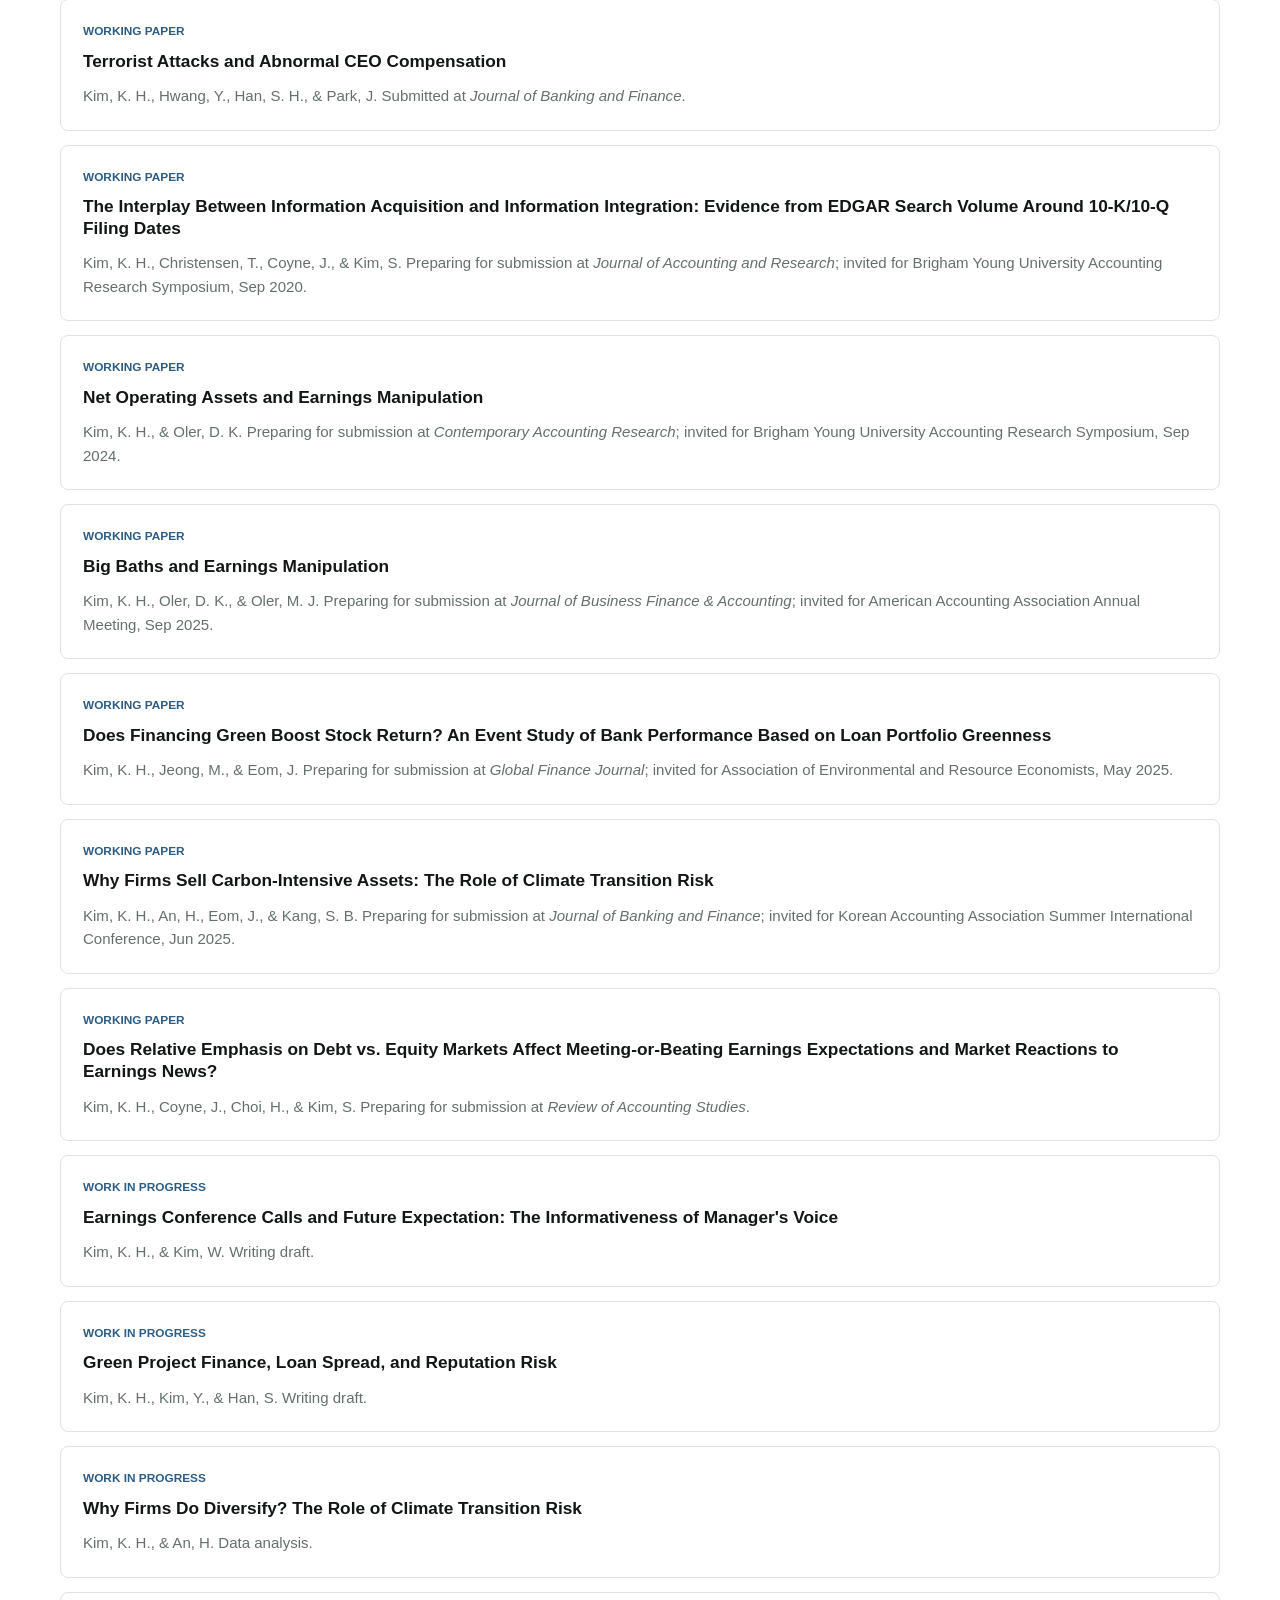
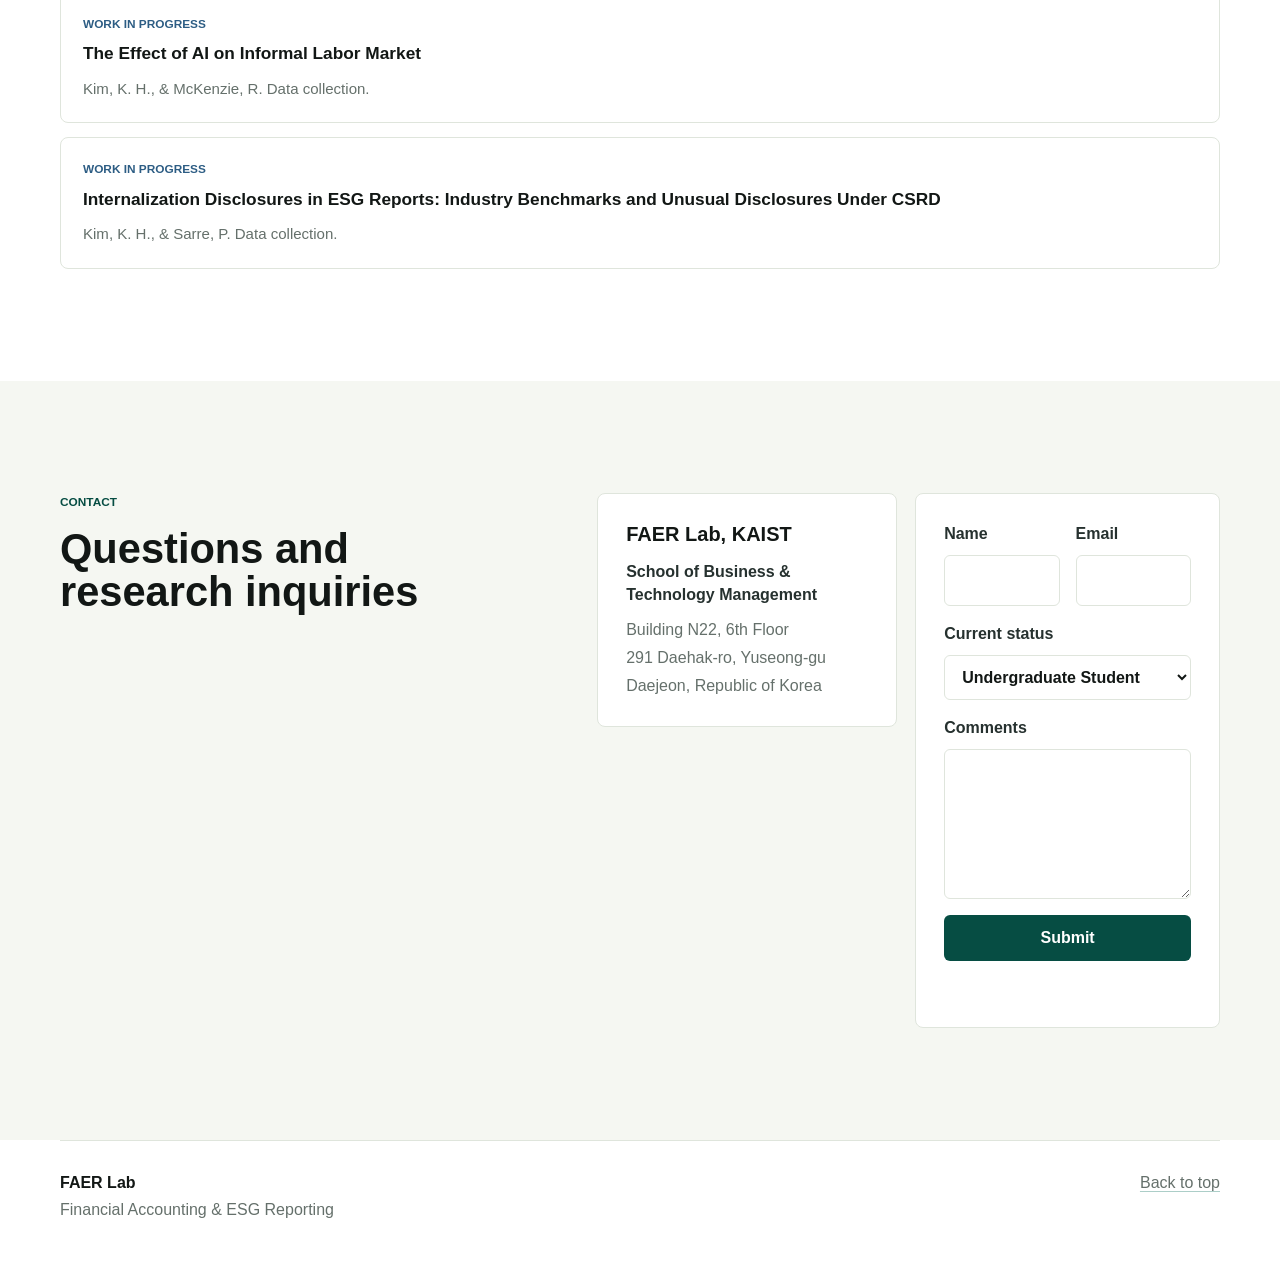
==== commit c5a97c73: "Remove ski trip gallery photo" ====
--- a/index.html
+++ b/index.html
@@ -358,17 +358,6 @@
               <img src="assets/gallery/faer-lab-gallery-02.jpg" alt="FAER Lab members posing together in a photo booth print" loading="lazy" />
             </button>
           </figure>
-          <figure class="gallery-item gallery-feature">
-            <button
-              class="gallery-trigger"
-              type="button"
-              data-full="assets/gallery/faer-lab-gallery-03.jpg"
-              data-alt="FAER Lab members on a winter ski trip"
-              aria-label="Open gallery image"
-            >
-              <img src="assets/gallery/faer-lab-gallery-03.jpg" alt="FAER Lab members on a winter ski trip" loading="lazy" />
-            </button>
-          </figure>
         </div>
       </section>
 
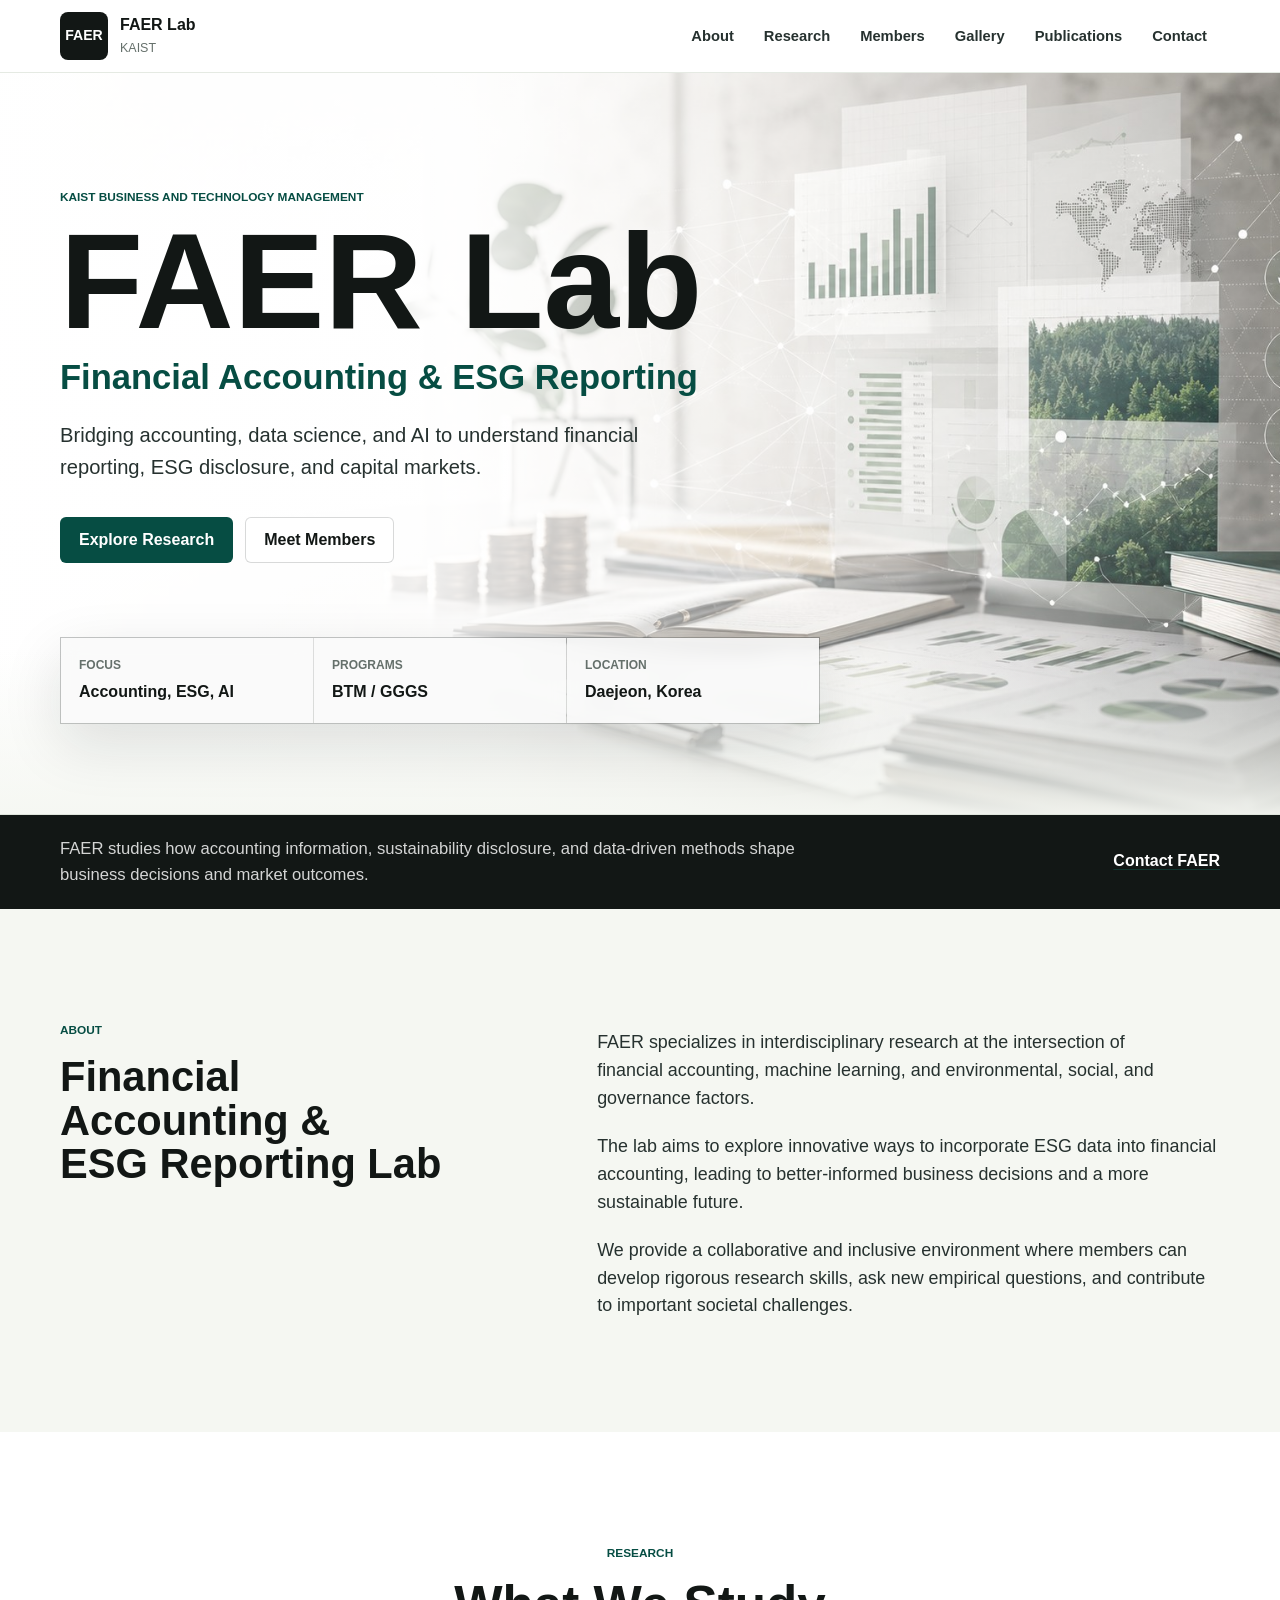
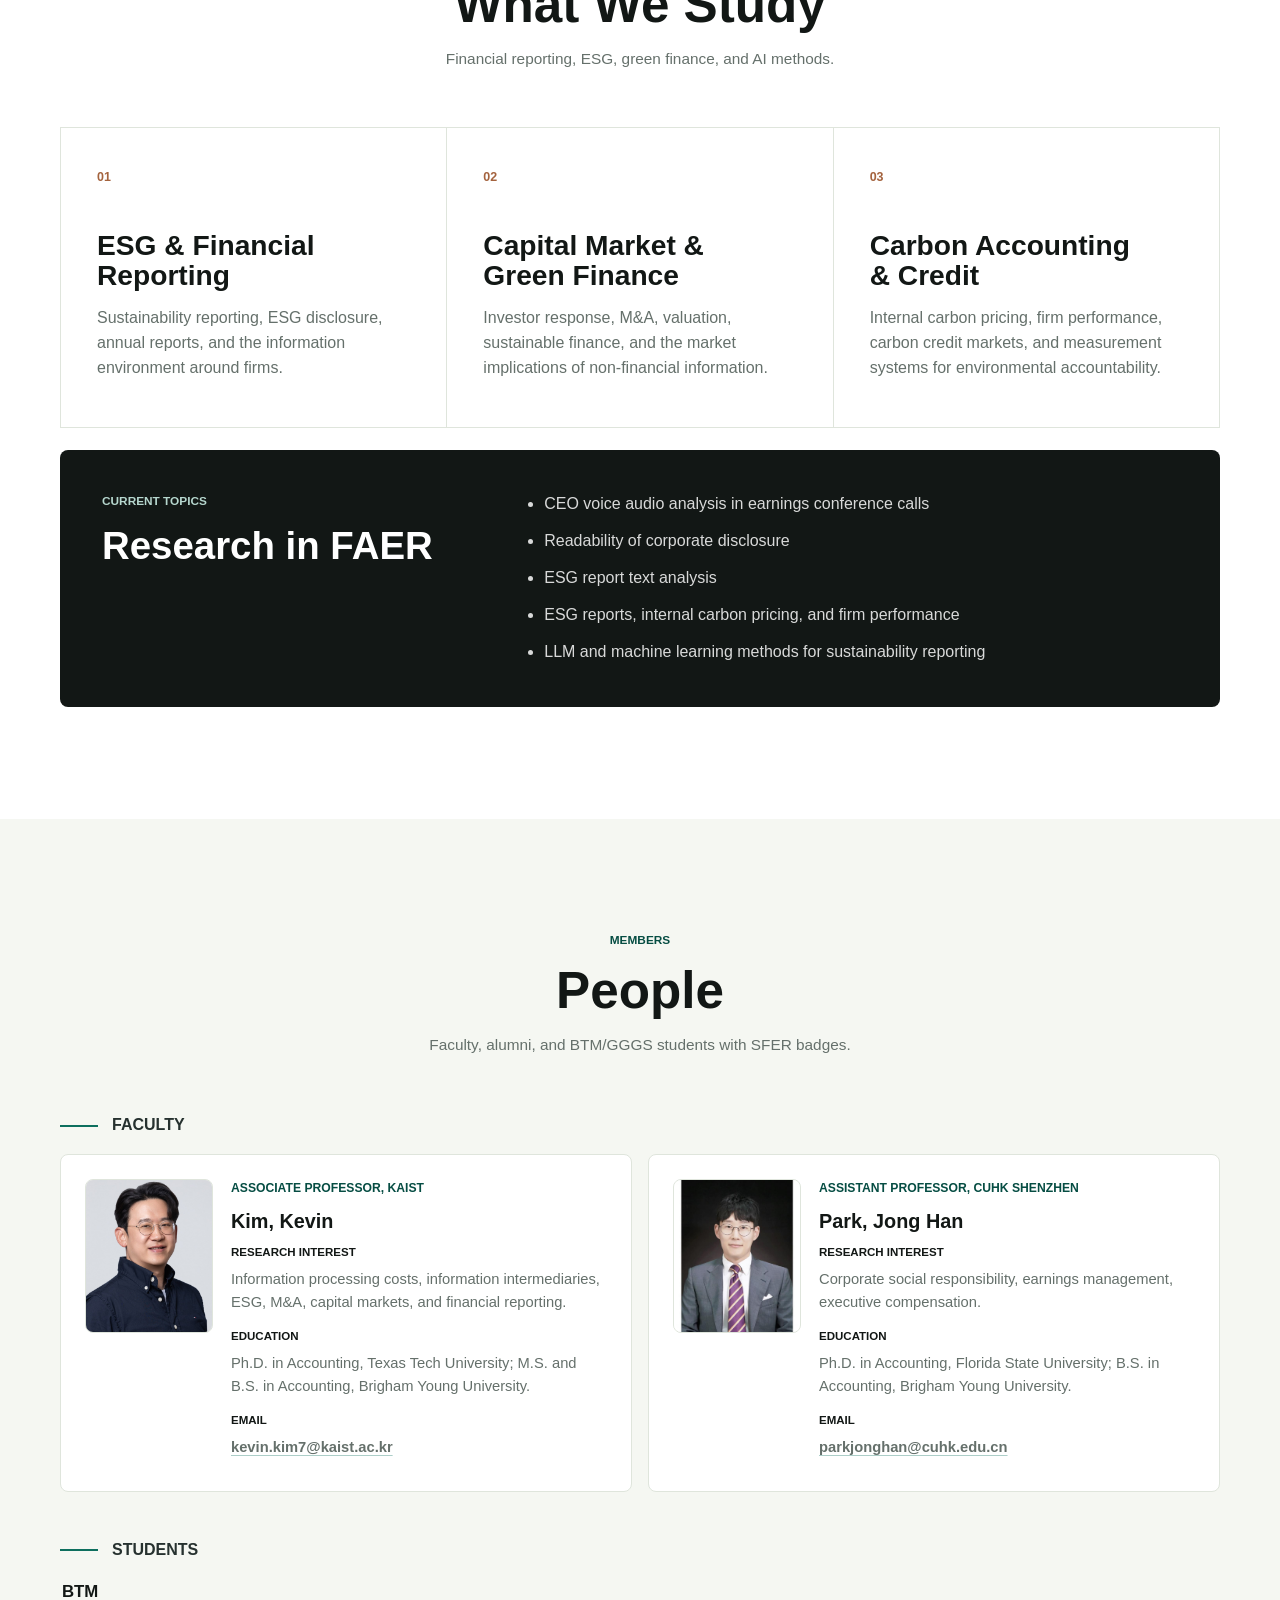
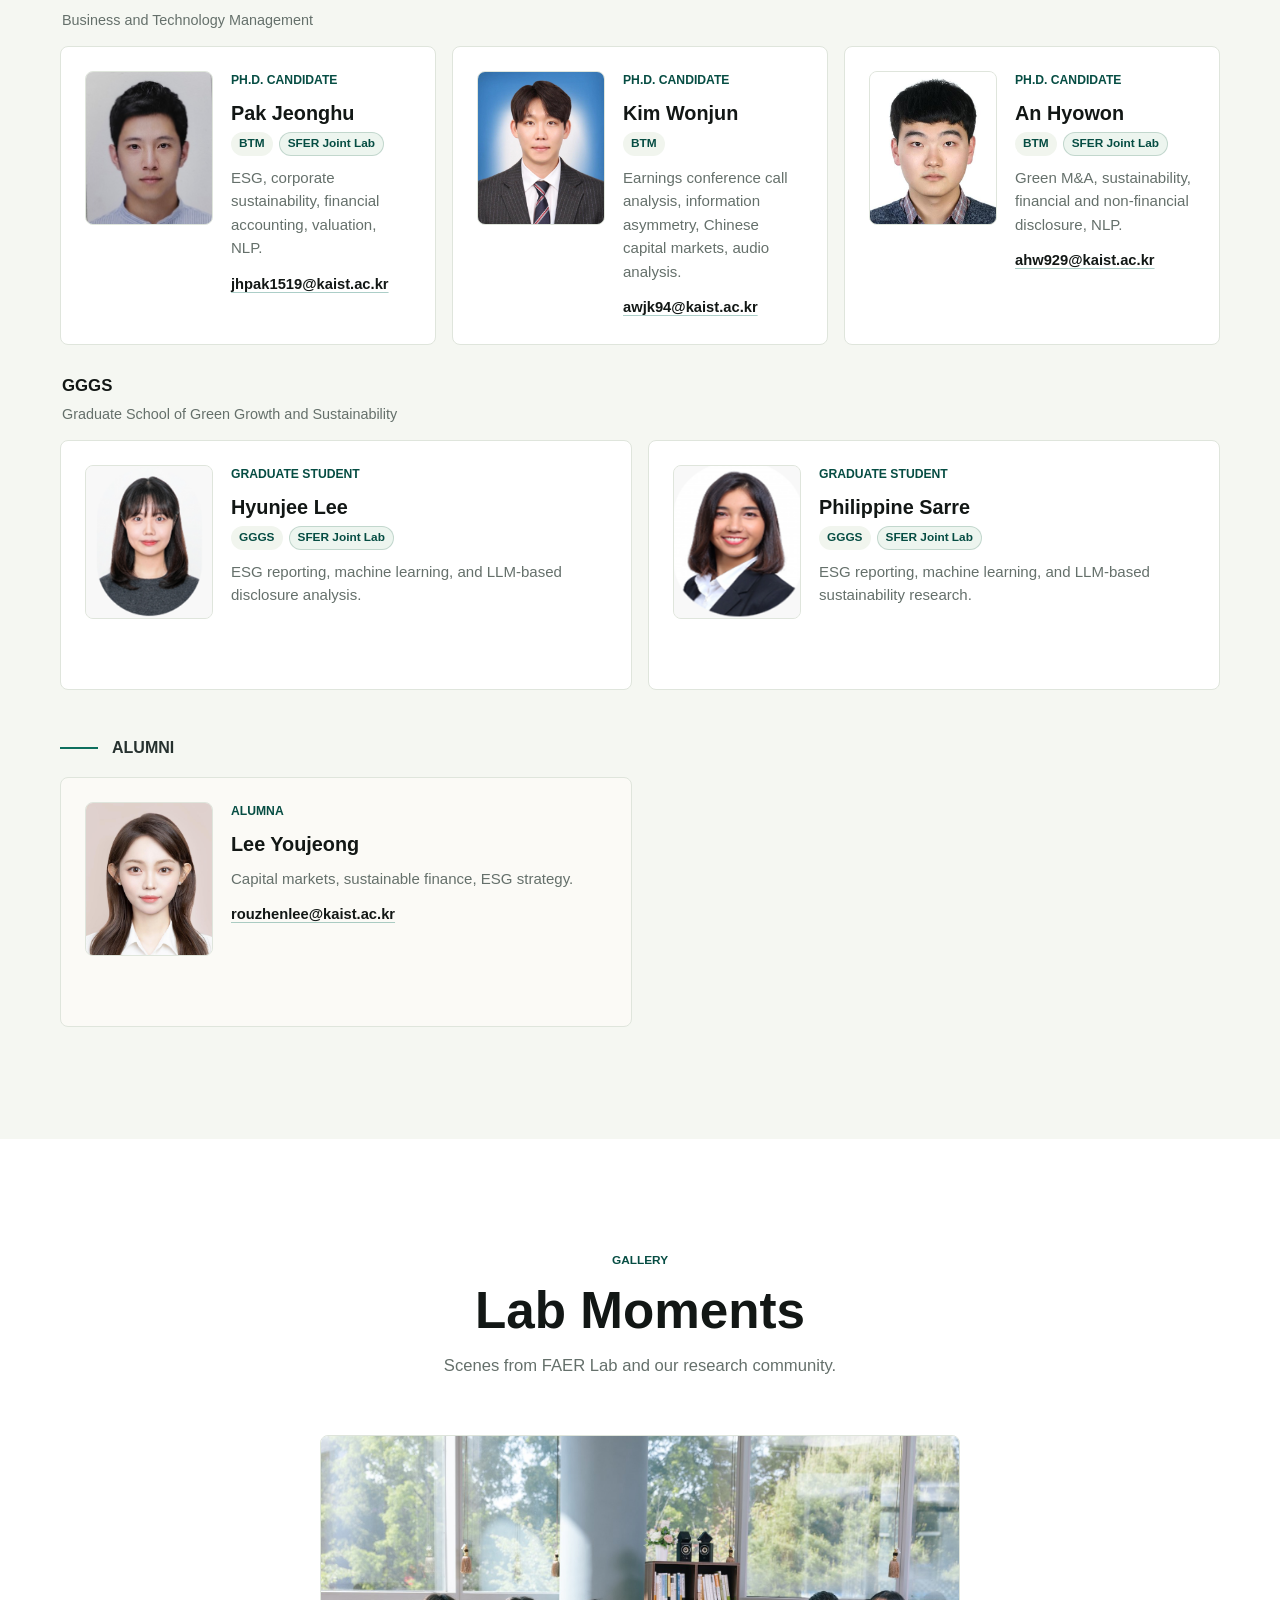
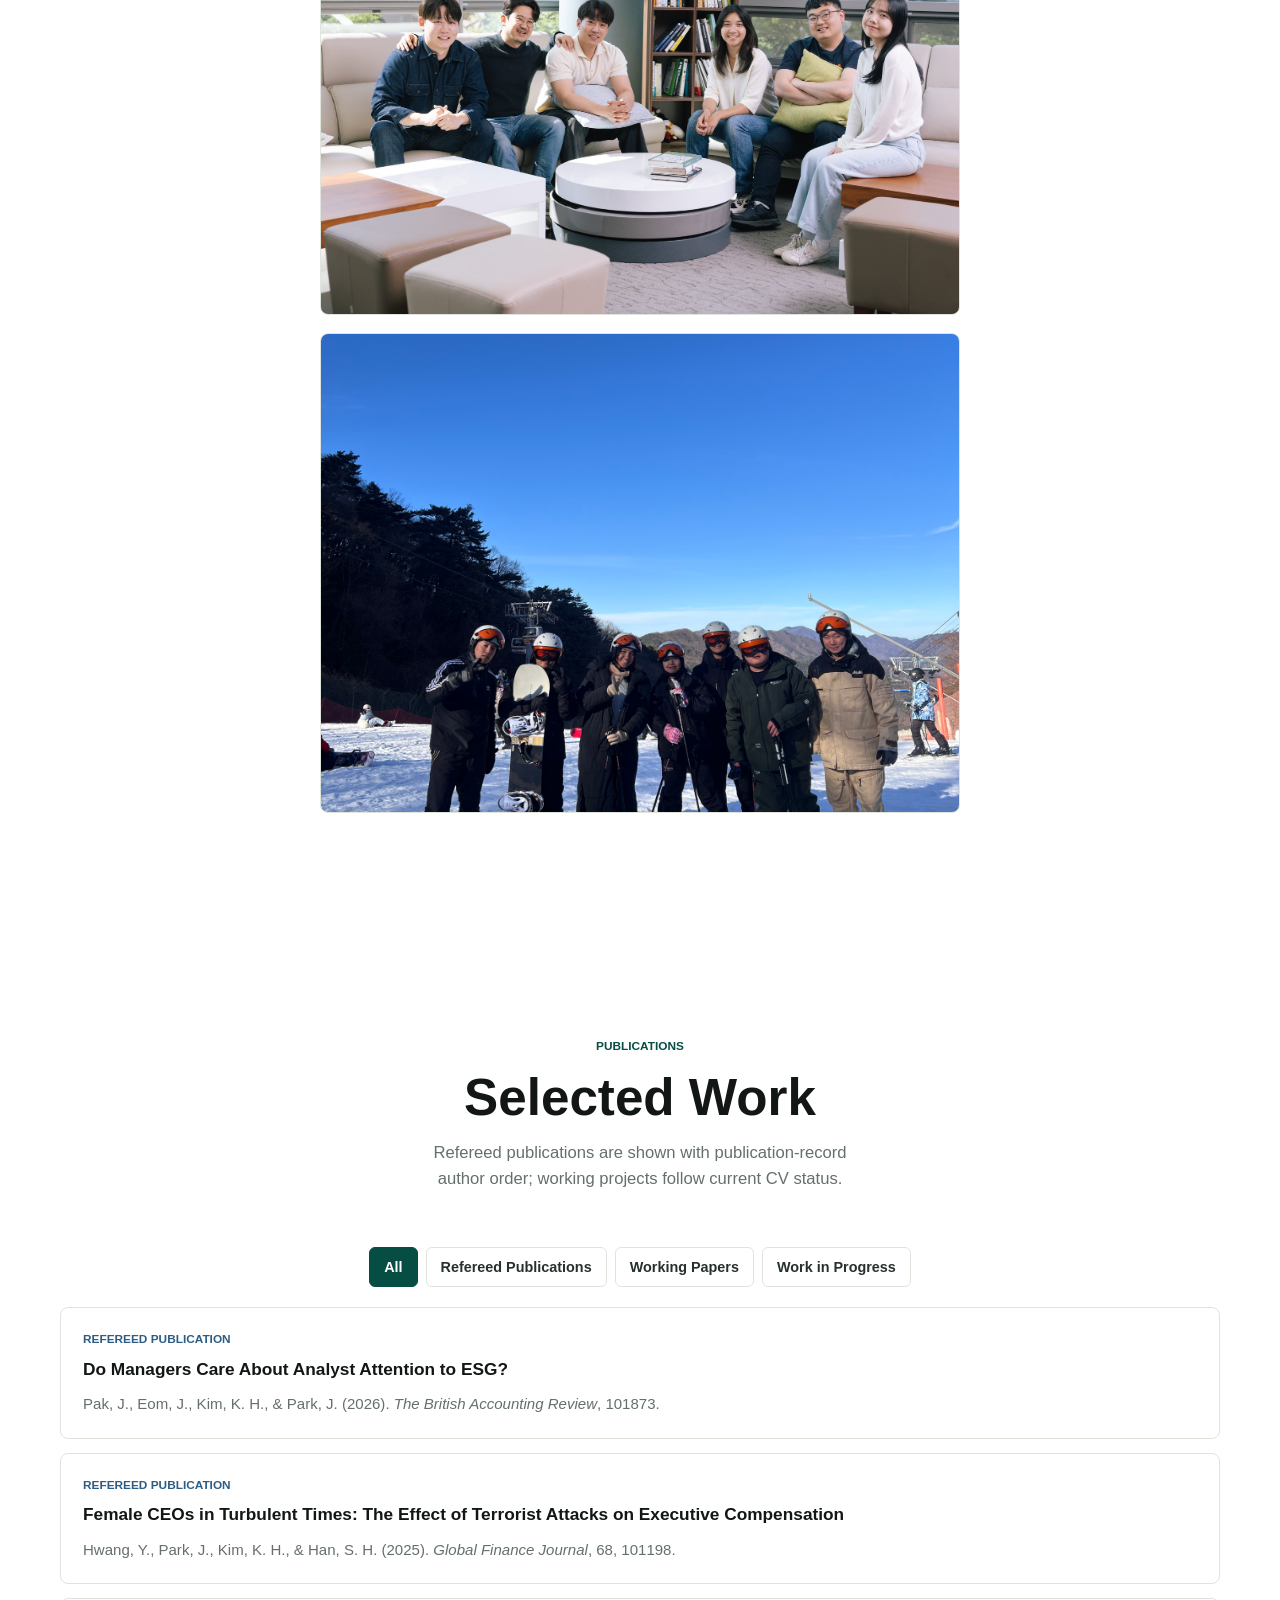
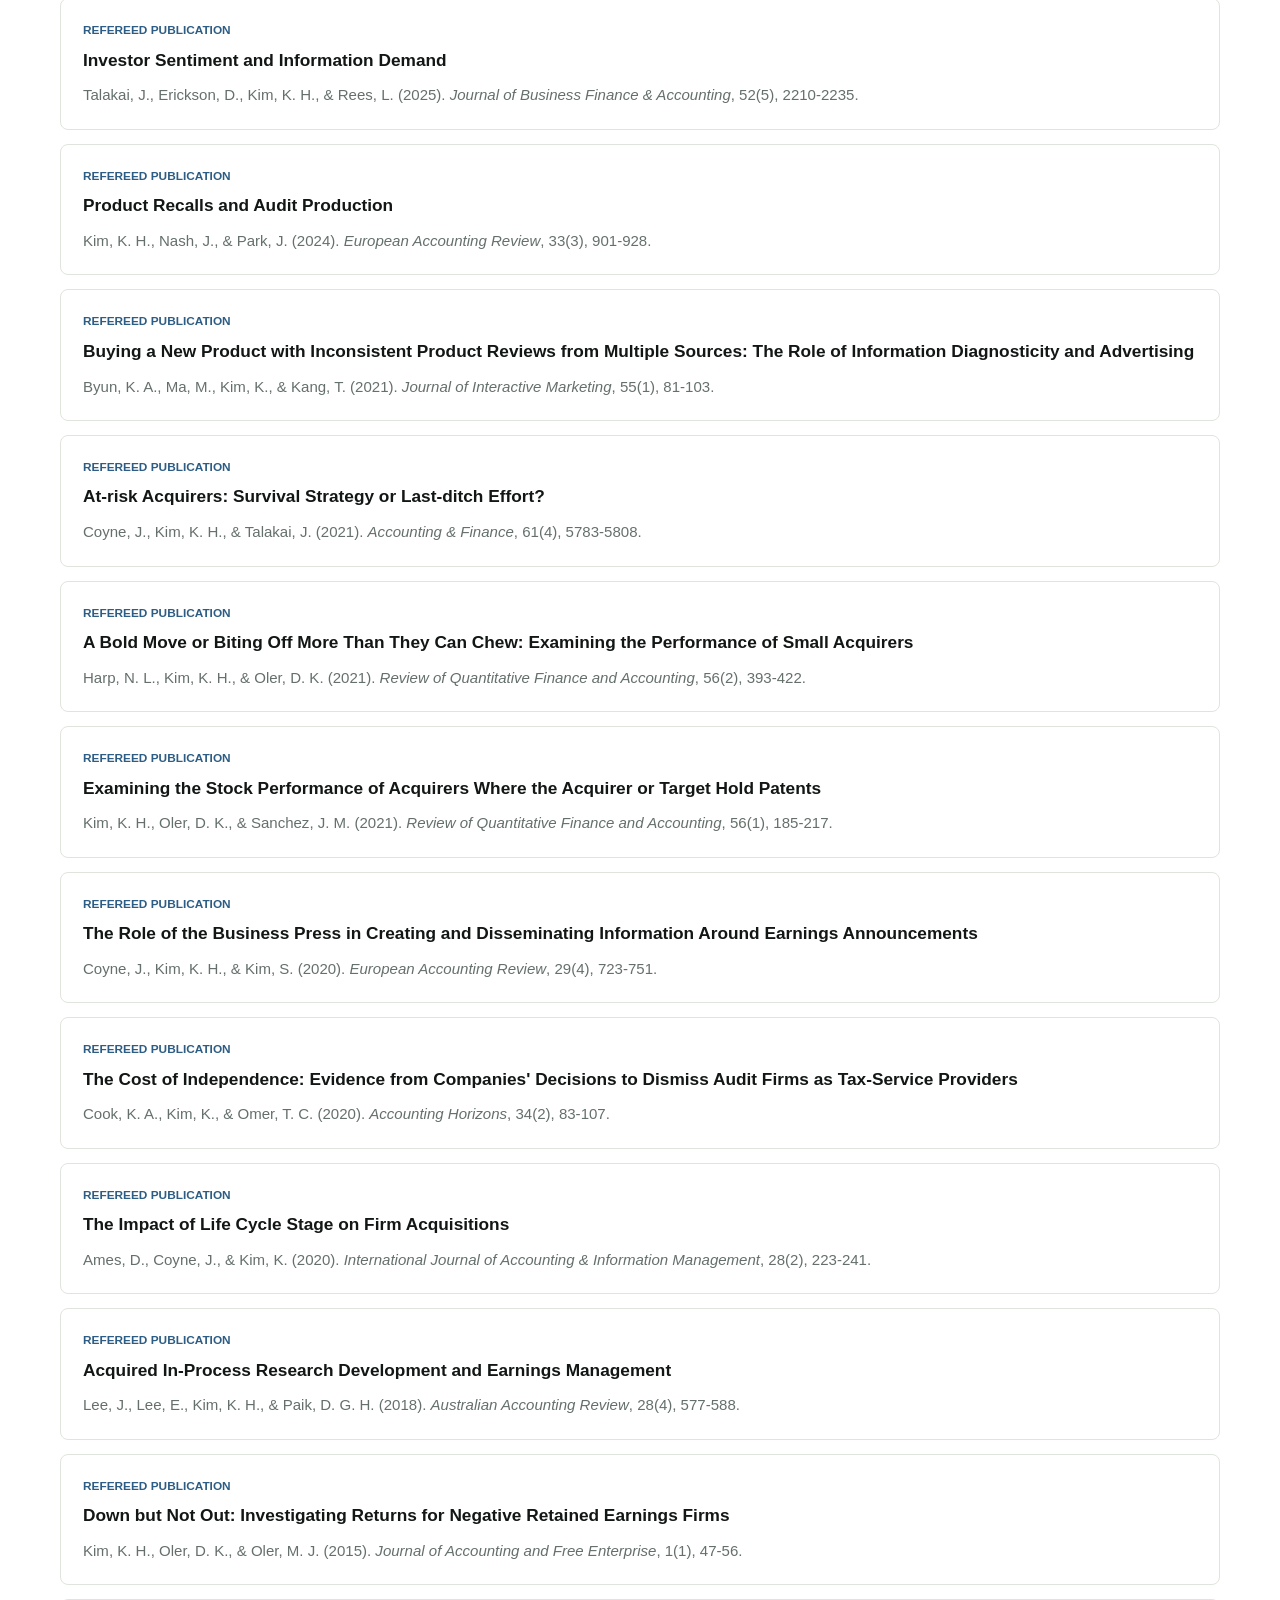
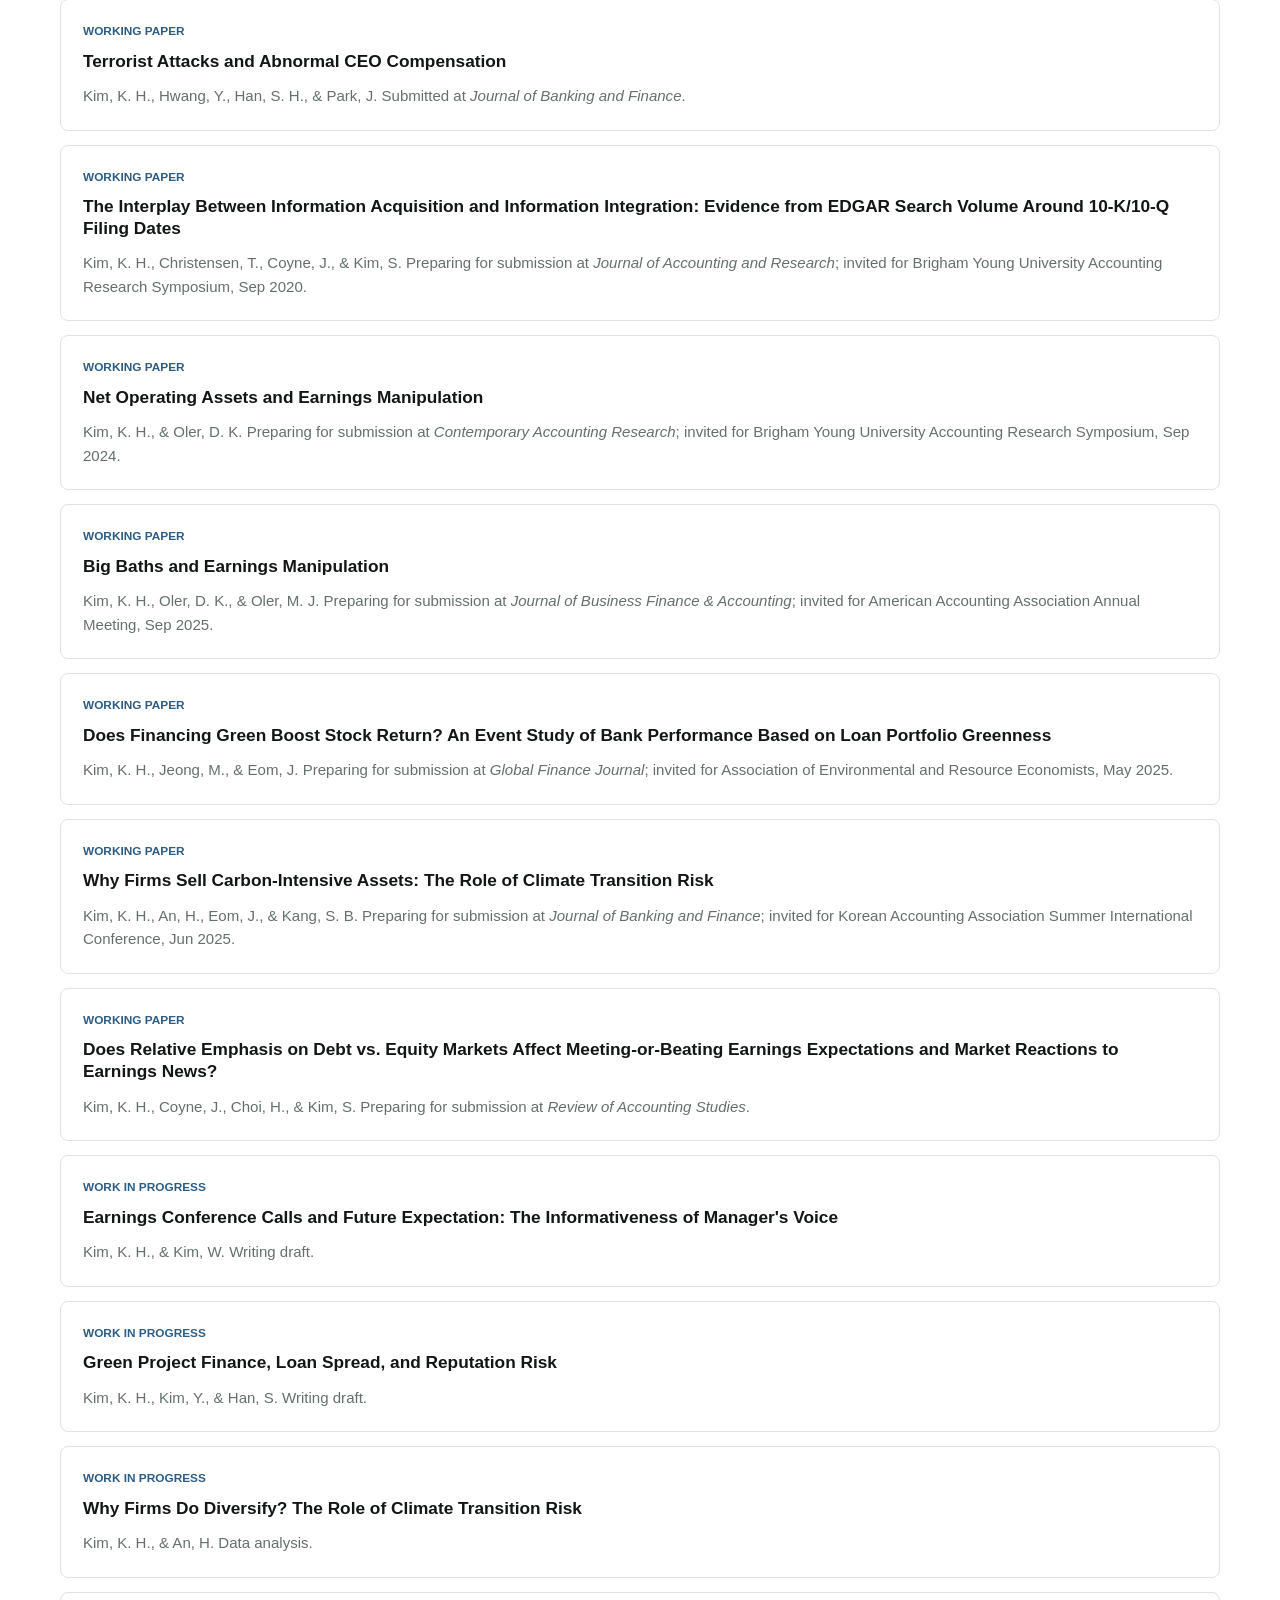
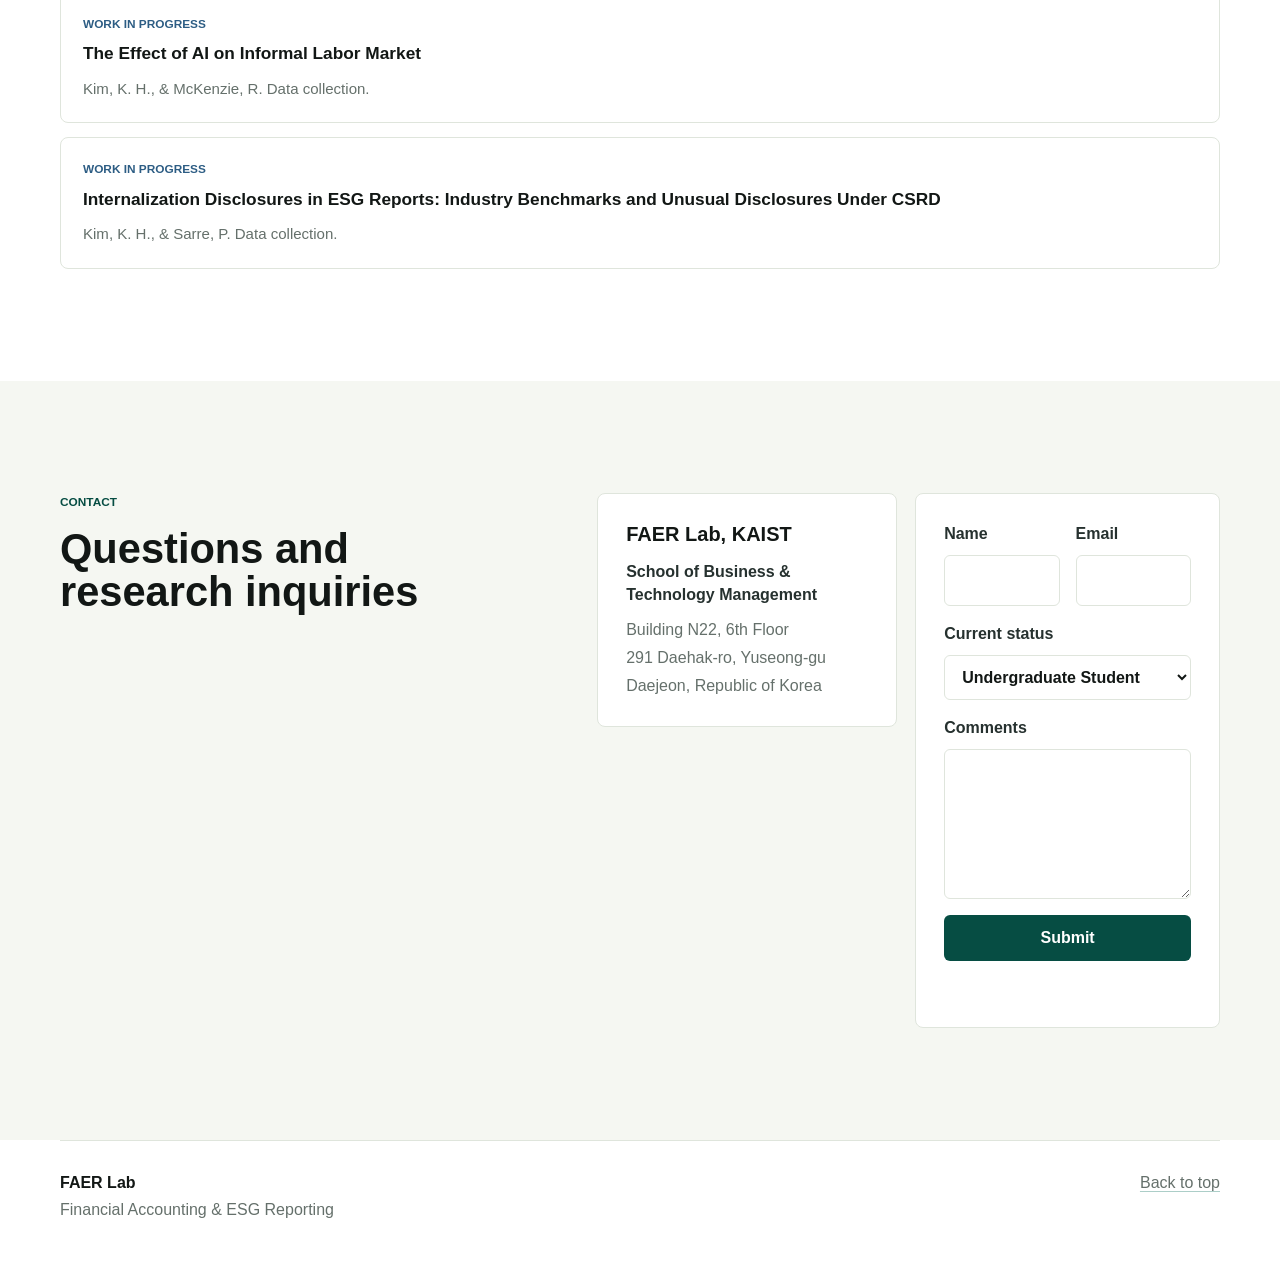
==== commit 0c8c7c1d: "Swap gallery photo booth for ski trip" ====
--- a/index.html
+++ b/index.html
@@ -351,11 +351,11 @@
             <button
               class="gallery-trigger"
               type="button"
-              data-full="assets/gallery/faer-lab-gallery-02.jpg"
-              data-alt="FAER Lab members posing together in a photo booth print"
+              data-full="assets/gallery/faer-lab-gallery-03.jpg"
+              data-alt="FAER Lab members on a winter ski trip"
               aria-label="Open gallery image"
             >
-              <img src="assets/gallery/faer-lab-gallery-02.jpg" alt="FAER Lab members posing together in a photo booth print" loading="lazy" />
+              <img src="assets/gallery/faer-lab-gallery-03.jpg" alt="FAER Lab members on a winter ski trip" loading="lazy" />
             </button>
           </figure>
         </div>
